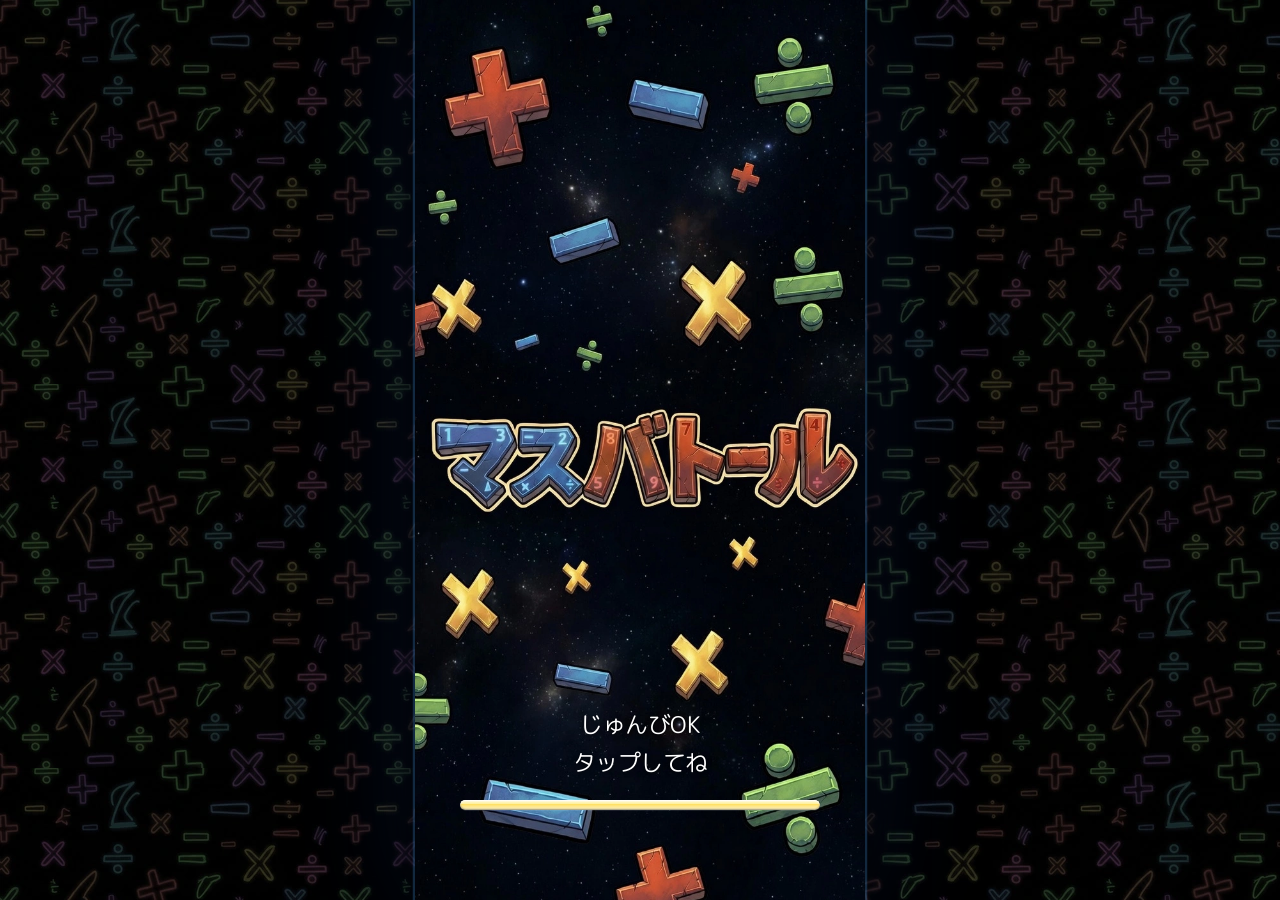
==== index.html @ e05bf875 "Initial commit: Asset optimization & Repository migration" ====
<!DOCTYPE html>
<html lang="ja">

<head>
    <meta charset="UTF-8">
    <meta name="viewport"
        content="width=device-width, initial-scale=1.0, maximum-scale=1.0, user-scalable=no, viewport-fit=cover">
    <title>マスバトール</title>
    <link rel="stylesheet" href="css/base.css">
    <link rel="stylesheet" href="css/components/buttons.css">
    <link rel="stylesheet" href="css/components/hp-timer.css">
    <link rel="stylesheet" href="css/components/message.css">
    <link rel="stylesheet" href="css/components/monster-effects.css">
    <link rel="stylesheet" href="css/components/animations.css">
    <link rel="stylesheet" href="css/overlays/_base.css">
    <link rel="stylesheet" href="css/overlays/interval.css">
    <link rel="stylesheet" href="css/overlays/boss-cutin.css">
    <link rel="stylesheet" href="css/overlays/confirm-dialogs.css">
    <link rel="stylesheet" href="css/overlays/info-overlay.css">
    <link rel="stylesheet" href="css/overlays/shop-overlays.css">
    <link rel="stylesheet" href="css/overlays/bag-detail.css">
    <link rel="stylesheet" href="css/overlays/battle-bag.css">
    <link rel="stylesheet" href="css/overlays/equip-drop.css">
    <link rel="stylesheet" href="css/overlays/image-modal.css">
    <link rel="stylesheet" href="css/overlays/drop-animations.css">
    <link rel="stylesheet" href="css/overlays/item-limit.css">
    <link rel="stylesheet" href="css/overlays/navigation-btn.css">
    <link rel="stylesheet" href="css/overlays/request.css">
    <link rel="stylesheet" href="css/overlays/whiteout.css">
    <link rel="stylesheet" href="css/screens/loading.css">
    <link rel="stylesheet" href="css/screens/top.css">
    <link rel="stylesheet" href="css/screens/dungeon.css">
    <link rel="stylesheet" href="css/screens/battle.css">
    <link rel="stylesheet" href="css/screens/result.css">
    <link rel="stylesheet" href="css/screens/shop.css">
    <link rel="stylesheet" href="css/screens/bag.css">
    <link rel="stylesheet" href="css/screens/equip.css">
    <link rel="stylesheet" href="css/screens/setting.css">
    <link rel="stylesheet" href="css/screens/note.css">
    <link rel="preconnect" href="https://fonts.googleapis.com">
    <link rel="preconnect" href="https://fonts.gstatic.com" crossorigin>
    <link href="https://fonts.googleapis.com/css2?family=DotGothic16&family=M+PLUS+Rounded+1c:wght@400;700&display=swap"
        rel="stylesheet">
</head>

<body>
    <div id="app">
        <script>/* #app直後で即実行。常に縦画面モードを付与 */(function () { document.getElementById('app').classList.add('portrait-mode'); })();</script>
        <!-- ローディング画面 -->
        <div id="loading-screen" class="screen active">
            <div class="loading-bg"></div>
            <div class="loading-content">
                <p id="loading-msg" class="loading-msg">じゅんびちゅう</p>
                <div id="loading-progress-wrap" class="loading-progress-wrap">
                    <div id="loading-bar" class="loading-bar"></div>
                </div>
            </div>
        </div>

        <!-- タイトル画面 -->
        <div id="top-screen" class="screen">
            <div class="top-content top-title-only">
                <div class="top-title-area">
                    <img src="assets/image/UI/title.webp" alt="マスバトール" class="title-img">
                </div>
            </div>
            <footer class="setup-footer">
                <p>Copyright (c) 2026 マスバトール</p>
            </footer>
        </div>

        <!-- メインメニュー画面 -->
        <div id="main-screen" class="screen">
            <div class="top-bg-container">
                <img src="assets/image/UI/BG_main.webp" alt="背景" class="top-bg-img">
            </div>
            <div class="top-content">
                <div class="top-menu">
                    <button id="battle-prep-btn" class="primary-btn top-battle-btn">
                        <img src="assets/image/UI/BTN_main_battle.webp" class="btn-bg-img" alt="バトル">
                    </button>
                    <div class="top-menu-row top-sub-row">
                        <button id="top-bag-btn" class="green-btn">
                            <img src="assets/image/UI/BTN_main_backpack.webp" class="btn-bg-img" alt="リュック">
                        </button>
                        <button id="top-shop-btn" class="green-btn">
                            <img src="assets/image/UI/BTN_main_shop.webp" class="btn-bg-img" alt="ショップ">
                        </button>
                    </div>
                    <div class="top-menu-row">
                        <button id="top-note-btn" class="orange-btn">
                            <img src="assets/image/UI/BTN_main_note.webp" class="btn-bg-img" alt="ノート">
                        </button>
                    </div>
                    <div class="top-menu-row">
                        <button id="top-setting-btn" class="green-btn">
                            <img src="assets/image/UI/BTN_main_setting.webp" class="btn-bg-img" alt="せってい">
                        </button>
                    </div>

                </div>
            </div>
        </div>

        <!-- ダンジョン選択画面 -->
        <div id="dungeon-select-screen" class="screen">
            <div class="top-bg-container">
                <img class="top-bg-img dungeon-bg" data-difficulty="1" src="assets/image/UI/BG_dungeon01.webp" alt="背景" style="display:none">
                <img class="top-bg-img dungeon-bg" data-difficulty="2" src="assets/image/UI/BG_dungeon02.webp" alt="背景" style="display:none">
                <img class="top-bg-img dungeon-bg" data-difficulty="3" src="assets/image/UI/BG_dungeon03.webp" alt="背景">
            </div>
            <button id="back-to-top-btn" class="quit-battle-btn" aria-label="トップにもどる">
                <img src="assets/image/UI/ButtonBack.webp" alt="もどる">
            </button>
            <img src="assets/image/UI/main_battle.webp" class="screen-title-img" alt="バトル">
            <div class="difficulty-tabs">
                <button class="difficulty-tab" data-difficulty="1">★</button>
                <button class="difficulty-tab" data-difficulty="2">★★</button>
                <button class="difficulty-tab active" data-difficulty="3">★★★</button>
            </div>
            <div id="dungeon-grid" class="dungeon-grid">
                <!-- Populated by JS -->
            </div>
        </div>

        <!-- ノート選択画面 -->
        <div id="note-hub-screen" class="screen">
            <div class="top-bg-container">
                <img src="assets/image/UI/BG_note.webp" alt="背景" class="top-bg-img">
            </div>
            <button id="close-note-hub-btn" class="quit-battle-btn" aria-label="トップにもどる">
                <img src="assets/image/UI/ButtonBack.webp" alt="もどる">
            </button>
            <img src="assets/image/UI/main_note.webp" class="screen-title-img" alt="ノート">
            <div class="note-hub-list">
                <button id="note-hub-monster-btn" class="primary-btn">
                    <img src="assets/image/UI/BTN_main_monsternote.webp" class="btn-bg-img" alt="モンスターノート">
                </button>
                <button id="note-hub-item-btn" class="primary-btn">
                    <img src="assets/image/UI/BTN_main_itemnote.webp" class="btn-bg-img" alt="アイテムノート">
                </button>
            </div>
        </div>

        <!-- リュックハブ画面 -->
        <div id="bag-hub-screen" class="screen">
            <div class="top-bg-container">
                <img src="assets/image/UI/BG_backpack.webp" alt="背景" class="top-bg-img">
            </div>
            <button id="close-bag-hub-btn" class="quit-battle-btn" aria-label="トップにもどる">
                <img src="assets/image/UI/ButtonBack.webp" alt="もどる">
            </button>
            <img src="assets/image/UI/main_backpack.webp" class="screen-title-img" alt="リュック">
            <div class="note-hub-list">
                <button id="bag-hub-equip-btn" class="primary-btn">
                    <img src="assets/image/UI/BTN_main_equipment.webp" class="btn-bg-img" alt="そうび">
                </button>
                <button id="bag-hub-item-btn" class="primary-btn">
                    <img src="assets/image/UI/BTN_main_item.webp" class="btn-bg-img" alt="どうぐ">
                </button>
            </div>
        </div>

        <!-- そうび画面 -->
        <div id="equip-screen" class="screen">
            <div class="top-bg-container">
                <img src="assets/image/UI/BG_equipment.webp" alt="背景" class="top-bg-img">
            </div>
            <button id="close-equip-btn" class="quit-battle-btn" aria-label="トップにもどる">
                <img src="assets/image/UI/ButtonBack.webp" alt="もどる">
            </button>
            <img src="assets/image/UI/main_equipment.webp" class="screen-title-img" alt="そうび">
            <div class="equip-status-area">
                <div class="equip-status-row">
                    <span class="equip-status-label">こうげきりょく</span>
                    <span id="equip-status-atk" class="equip-status-value">1</span>
                </div>
                <div class="equip-status-row">
                    <span class="equip-status-label">ぼうぎょりょく</span>
                    <span id="equip-status-def" class="equip-status-value">0</span>
                </div>
                <div class="equip-status-row">
                    <span class="equip-status-label">レベル</span>
                    <span id="equip-status-level" class="equip-status-value">1</span>
                </div>
                <div class="equip-status-row">
                    <span class="equip-status-label">けいけんち</span>
                    <span id="equip-status-exp" class="equip-status-value">0 / 100</span>
                </div>
            </div>
            <div class="equip-tabs">
                <button class="equip-tab active" data-type="sword">けん</button>
                <button class="equip-tab" data-type="shield">たて</button>
            </div>
            <div id="equip-sort-bar" class="equip-sort-bar">
                <!-- Populated by JS based on active tab -->
            </div>
            <div id="equip-list" class="equip-list">
                <!-- Populated by JS -->
            </div>
        </div>

        <!-- せってい画面 -->
        <div id="setting-screen" class="screen">
            <div class="top-bg-container">
                <img src="assets/image/UI/BG_setting.webp" alt="背景" class="top-bg-img">
            </div>
            <button id="close-setting-btn" class="quit-battle-btn" aria-label="トップにもどる">
                <img src="assets/image/UI/ButtonBack.webp" alt="もどる">
            </button>
            <img src="assets/image/UI/main_setting.webp" class="screen-title-img" alt="せってい">
            <div class="setting-list">
                <div class="setting-item">
                    <div class="setting-item-header">なまえ</div>
                    <div class="setting-name-area">
                        <input type="text" id="player-name" placeholder="ゆうしゃ" maxlength="10" class="dungeon-name-input setting-name-input">
                    </div>
                </div>
                <div class="setting-item">
                    <div class="setting-item-header">おとのせってい</div>
                    <div class="setting-music-rows">
                        <div class="setting-row">
                            <span class="setting-row-label">おんがく</span>
                            <div class="setting-toggle-group">
                                <button id="setting-bgm-on" class="setting-toggle-btn" data-value="on">ON</button>
                                <button id="setting-bgm-off" class="setting-toggle-btn" data-value="off">OFF</button>
                            </div>
                        </div>
                        <div class="setting-row setting-row-indent">
                            <span class="setting-row-label">おんりょう</span>
                            <input type="range" id="setting-bgm-volume" min="0" max="100" value="100" class="setting-volume-slider">
                            <span id="setting-bgm-volume-value" class="setting-volume-value">100</span>
                        </div>
                        <div class="setting-row">
                            <span class="setting-row-label">こうかおん</span>
                            <div class="setting-toggle-group">
                                <button id="setting-se-on" class="setting-toggle-btn" data-value="on">ON</button>
                                <button id="setting-se-off" class="setting-toggle-btn" data-value="off">OFF</button>
                            </div>
                        </div>
                        <div class="setting-row setting-row-indent">
                            <span class="setting-row-label">おんりょう</span>
                            <input type="range" id="setting-se-volume" min="0" max="100" value="100" class="setting-volume-slider">
                            <span id="setting-se-volume-value" class="setting-volume-value">100</span>
                        </div>
                    </div>
                </div>
            </div>
        </div>

        <!-- どうぐ画面 -->
        <div id="bag-screen" class="screen">
            <div class="top-bg-container">
                <img src="assets/image/UI/BG_item.webp" alt="背景" class="top-bg-img">
            </div>
            <button id="close-bag-btn" class="quit-battle-btn" aria-label="トップにもどる">
                <img src="assets/image/UI/ButtonBack.webp" alt="もどる">
            </button>
            <img src="assets/image/UI/main_item.webp" class="screen-title-img" alt="どうぐ">
            <div id="bag-grid" class="bag-grid">
                <!-- Populated by JS -->
            </div>
        </div>

        <!-- アイテムノート画面 -->
        <div id="item-note-screen" class="screen">
            <div class="top-bg-container">
                <img src="assets/image/UI/BG_note.webp" alt="背景" class="top-bg-img">
            </div>
            <button id="close-item-note-btn" class="quit-battle-btn" aria-label="トップにもどる">
                <img src="assets/image/UI/ButtonBack.webp" alt="もどる">
            </button>
            <img src="assets/image/UI/main_itemnote.webp" class="screen-title-img" alt="アイテムノート">
            <!-- 進捗表示エリア -->
            <div id="item-note-progress-area" class="note-progress-area">
                <div class="note-progress-summary">
                    <span id="item-note-progress-text" class="note-progress-text">0/0個</span>
                    <span id="item-note-progress-pct" class="note-progress-pct">（0%）</span>
                </div>
                <div class="note-progress-bar-wrap">
                    <div id="item-note-progress-bar" class="note-progress-bar" style="width:0%"></div>
                </div>
            </div>
            <div id="item-note-grid" class="note-grid" style="flex: 1; overflow-y: auto;">
                <!-- Populated by JS -->
            </div>
        </div>

        <!-- ショップ画面 -->
        <div id="shop-screen" class="screen">
            <div class="top-bg-container">
                <img src="assets/image/UI/BG_shop.webp" id="shop-bg-img" alt="背景" class="top-bg-img">
            </div>
            <div class="shop-header">
                <button id="shop-back-btn" class="quit-battle-btn" aria-label="もどる">
                    <img src="assets/image/UI/ButtonBack.webp" alt="もどる">
                </button>
            </div>
            <img src="assets/image/UI/main_shop.webp" class="screen-title-img" alt="ショップ">
            <div id="shop-clerk-quote" class="special-quote shop-clerk-quote">いらっしゃい！</div>
            <div id="shop-items-area" class="shop-items-area" style="display:none;">
                <div id="shop-items" class="shop-items">
                    <!-- Populated by JS -->
                </div>
                <div id="shop-sword-items" class="shop-items" style="display:none;">
                    <!-- Populated by JS -->
                </div>
                <div id="shop-shield-items" class="shop-items" style="display:none;">
                    <!-- Populated by JS -->
                </div>
                <div id="shop-sell-items" class="shop-items" style="display:none;">
                    <!-- Populated by JS -->
                </div>
            </div>
            <div class="shop-bottom">
                <div class="shop-tabs">
                    <button id="shop-tab-item" class="shop-tab">どうぐ</button>
                    <button id="shop-tab-sword" class="shop-tab">けん</button>
                    <button id="shop-tab-shield" class="shop-tab">たて</button>
                    <button id="shop-tab-sell" class="shop-tab">うる</button>
                </div>
                <div class="shop-malle-area">
                    <img src="assets/image/other/malle.webp" class="malle-icon" alt="マール">
                    <span id="shop-malle-text" class="shop-malle-text">0マール</span>
                </div>
            </div>
        </div>

        <!-- バトル画面 -->
        <div id="battle-screen" class="screen">
            <div class="battle-view">
                <img id="battle-bg-img" class="battle-bg-img" src="" alt="" aria-hidden="true">
                <img id="item-use-img" class="item-use-img" src="" alt="" style="display:none;" aria-hidden="true">

                <button id="quit-battle-btn" class="quit-battle-btn" aria-label="トップにもどる">
                    <img src="assets/image/UI/ButtonBack.webp" alt="もどる">
                </button>

                <!-- Stage Progress (画面最上部) -->
                <div id="stage-progress" class="stage-progress">
                    <!-- Populated by JS -->
                </div>

                <div class="monster-container">
                    <div class="monster-img-wrapper">
                        <img id="monster-img" src="" alt="Monster">
                        <div id="monster-status-mask" class="monster-status-mask"></div>
                    </div>
                    <img id="attack-effect-img" class="attack-effect-img" src="" alt="" aria-hidden="true">

                    <!-- Monster Stat (下部オーバーレイ) -->
                    <div class="monster-stat">
                        <span id="monster-name">モンスター</span>
                        <div id="monster-hp-container" class="hp-bar-container small">
                            <div id="monster-hp-bar" class="hp-bar-fill" style="width: 100%;"></div>
                        </div>
                    </div>
                </div>
            </div>

            <div class="panel">
                <!-- メッセージログウィンドウ -->
                <div class="panel-section panel-section--message">
                    <div id="message-log" class="message-log"></div>
                </div>

                <div class="panel-section panel-section--status">
                    <div class="status-equip">
                        <div id="sword-aura-wrapper" class="sword-aura-wrapper">
                            <img id="aura-img" class="aura-img" src="" alt="" style="display:none;">
                            <img id="sword-label" class="sword-label"
                                src="assets/image/equipment/sword/sword01.webp" alt="はがねのけん" style="visibility:hidden;">
                        </div>
                        <img id="shield-label" class="sword-label" src="assets/image/equipment/shield/shield01.webp"
                            alt="はがねのたて" style="display:none;">
                        <div id="item-slot-container" class="item-slot-container">
                            <img id="backpack-slot-img" class="item-slot-img backpack-slot-img"
                                src="assets/image/other/kaban.webp" alt="リュック">
                        </div>
                    </div>
                    <div class="status-hp-area">
                        <span id="player-hp-text">HP 10/10</span>
                        <div class="status-bar-box">
                            <div class="hp-bar-container">
                                <div id="player-hp-bar" class="hp-bar-fill" style="width: 100%;"></div>
                            </div>
                            <div class="special-gauge-row">
                                <div id="special-gauge-1" class="special-gauge"></div>
                                <div id="special-gauge-2" class="special-gauge"></div>
                                <div id="special-gauge-3" class="special-gauge"></div>
                                <div id="special-gauge-4" class="special-gauge"></div>
                            </div>
                        </div>
                        <span id="player-level-text">Lv1</span>
                        <div class="exp-bar-container">
                            <div id="player-exp-bar" class="exp-bar-fill" style="width: 0%;"></div>
                        </div>
                    </div>
                </div>

                <div class="panel-section panel-section--problem">
                    <div class="problem-area">
                        <div id="problem-text" class="problem-text"><span class="problem-part">5 ＋ 3 ＝ </span><span
                                class="answer-part empty"></span></div>
                        <div id="problem-hint" class="problem-hint" style="display:none"></div>
                        <div class="input-wrapper">
                            <input type="tel" id="answer-input" class="answer-input" readonly>
                        </div>
                    </div>
                    <div class="timer-container">
                        <div id="timer-bar" class="timer-bar" style="width: 100%;"></div>
                    </div>
                </div>

                <div class="panel-section panel-section--numpad">
                    <div class="numpad-image-wrapper">
                        <img src="assets/image/UI/Battle/numeric keypad.webp" alt="テンキー" class="numpad-bg-img">
                        <div id="numpad-special-overlay" class="numpad-special-overlay" style="display:none;"></div>
                        <div class="numpad">
                            <button class="num-btn" data-key="7"></button>
                            <button class="num-btn" data-key="8"></button>
                            <button class="num-btn" data-key="9"></button>
                            <button class="num-btn" data-key="4"></button>
                            <button class="num-btn" data-key="5"></button>
                            <button class="num-btn" data-key="6"></button>
                            <button class="num-btn" data-key="1"></button>
                            <button class="num-btn" data-key="2"></button>
                            <button class="num-btn" data-key="3"></button>
                            <button class="num-btn" data-key="DEL"></button>
                            <button class="num-btn" data-key="0"></button>
                            <button class="num-btn" data-key="ENTER"></button>
                        </div>
                    </div>
                </div>
            </div>
        </div>

        <!-- Shop Item Detail Overlay -->
        <div id="shop-item-overlay" class="overlay">
            <div class="overlay-content shop-item-content">
                <img id="shop-item-detail-img" src="" alt="" class="shop-item-detail-img">
                <h2 id="shop-item-detail-name" class="shop-item-detail-name"></h2>
                <p id="shop-item-detail-desc" class="shop-item-detail-desc"></p>
                <p id="shop-item-detail-price" class="shop-item-detail-price"></p>
                <div class="shop-buy-buttons">
                    <button id="shop-buy-yes-btn" class="primary-btn">かう</button>
                    <button id="shop-buy-no-btn" class="secondary-btn">かわない</button>
                </div>
            </div>
        </div>

        <!-- Shop Message Overlay (マール不足 / アイテム所持中) -->
        <div id="shop-msg-overlay" class="overlay shop-msg-overlay">
            <div class="overlay-content">
                <p id="shop-msg-text" class="shop-msg-text"></p>
            </div>
        </div>

        <!-- Bag Item Detail Overlay (リュック画面でタップしたとき) -->
        <div id="bag-detail-overlay" class="overlay bag-detail-overlay">
            <div class="overlay-content bag-detail-content">
                <img id="bag-detail-img" class="bag-detail-img" src="" alt="">
                <h2 id="bag-detail-name" class="bag-detail-name"></h2>
                <p id="bag-detail-desc" class="bag-detail-desc"></p>
                <p id="bag-detail-limit" class="bag-detail-limit"></p>
                <p id="bag-detail-count" class="bag-detail-count"></p>
                <button id="bag-detail-close-btn" class="primary-btn bag-detail-close-btn">とじる</button>
            </div>
        </div>

        <!-- Shop Sell Item Detail Overlay -->
        <div id="shop-sell-overlay" class="overlay">
            <div class="overlay-content shop-item-content">
                <img id="shop-sell-detail-img" src="" alt="" class="shop-item-detail-img">
                <h2 id="shop-sell-detail-name" class="shop-item-detail-name"></h2>
                <p id="shop-sell-detail-desc" class="shop-item-detail-desc"></p>
                <p id="shop-sell-detail-price" class="shop-item-detail-price"></p>
                <div class="shop-buy-buttons">
                    <button id="shop-sell-yes-btn" class="primary-btn">うる</button>
                    <button id="shop-sell-no-btn" class="secondary-btn">うらない</button>
                </div>
            </div>
        </div>

        <!-- Battle Bag Overlay (戦闘中リュック使用ウィンドウ) -->
        <div id="battle-bag-overlay" class="overlay battle-bag-overlay">
            <div class="battle-bag-content">
                <div class="battle-bag-header">
                    <button id="battle-bag-close-btn" class="quit-battle-btn" aria-label="もどる">
                        <img src="assets/image/UI/ButtonBack.webp" alt="もどる">
                    </button>
                    <h2 class="battle-bag-title">リュック</h2>
                </div>
                <div id="battle-bag-grid" class="battle-bag-grid">
                    <!-- Populated by JS -->
                </div>
                <div id="battle-item-confirm" class="battle-item-confirm" style="display:none;">
                    <button id="battle-item-use-btn" class="primary-btn">つかう</button>
                    <button id="battle-item-cancel-btn" class="secondary-btn">やめる</button>
                </div>
            </div>
        </div>

        <!-- Equipment Drop Fly-in Animation (装備ドロップ ズームイン演出) -->
        <div id="equip-drop-fly-overlay">
            <img id="equip-drop-fly-img" src="" alt="">
        </div>

        <!-- Equipment Drop Popup (武具ドロップ選択) -->
        <div id="equip-drop-overlay" class="overlay equip-drop-overlay">
            <div class="overlay-content equip-drop-content">
                <p class="equip-drop-label">ぶきを てにいれた！</p>
                <img id="equip-drop-img" class="equip-drop-img" src="" alt="">
                <p id="equip-drop-name" class="equip-drop-name"></p>
                <p id="equip-drop-desc" class="equip-drop-desc"></p>
                <div class="equip-drop-buttons">
                    <button id="equip-drop-equip-btn" class="primary-btn">そうびする</button>
                    <button id="equip-drop-carry-btn" class="orange-btn">もちかえる</button>
                    <button id="equip-drop-discard-btn" class="secondary-btn">すてる</button>
                </div>
            </div>
        </div>

        <!-- Item Use Limit Message (つかえないよ！) -->
        <div id="item-limit-overlay" class="overlay item-limit-overlay">
            <div class="item-limit-content">
                <p class="item-limit-text">つかえないよ！</p>
            </div>
        </div>

        <!-- Dungeon Start Confirm Overlay -->
        <div id="dungeon-start-confirm-overlay" class="overlay">
            <div class="overlay-content quit-confirm-content">
                <p id="dungeon-start-confirm-msg" class="quit-confirm-msg">バトルを<br>かいしする？</p>
                <div class="quit-confirm-buttons">
                    <button id="dungeon-start-yes-btn" class="primary-btn">しゅっぱつ</button>
                    <button id="dungeon-start-no-btn" class="orange-btn">やめる</button>
                </div>
            </div>
        </div>

        <!-- Quit Battle Confirm Overlay -->
        <div id="quit-confirm-overlay" class="overlay">
            <div class="overlay-content quit-confirm-content">
                <p class="quit-confirm-msg">バトルを<br>やめる？</p>
                <div class="quit-confirm-buttons">
                    <button id="quit-yes-btn" class="primary-btn">はい</button>
                    <button id="quit-no-btn" class="orange-btn">いいえ</button>
                </div>
            </div>
        </div>

        <!-- Boss Cut-in Overlay -->
        <div id="boss-cutin-overlay" class="overlay boss-cutin-overlay">
            <div class="boss-cutin-content">
                <div class="boss-cutin-label">BOSS！</div>
                <img id="boss-cutin-img" class="boss-cutin-img" src="" alt="">
                <div id="boss-cutin-name" class="boss-cutin-name"></div>
                <!-- ボスの名乗りセリフ（Special_モンスターと同じスタイル） -->
                <div id="boss-cutin-quote" class="special-quote" style="display:none;"></div>
                <!-- ズームアップ後に表示されるボタン -->
                <div id="boss-cutin-btns" class="boss-cutin-btns interval-btns">
                    <button id="boss-battle-start-btn" class="orange-btn">たたかう</button>
                    <button id="boss-info-btn" class="primary-btn">じょうほう</button>
                </div>
            </div>
        </div>

        <!-- Heal/Special 選択ポップアップ -->
        <div id="encounter-choice-overlay" class="overlay">
            <div class="overlay-content quit-confirm-content">
                <p id="encounter-choice-msg" class="quit-confirm-msg"></p>
                <div class="quit-confirm-buttons">
                    <button id="encounter-yes-btn" class="orange-btn">はい</button>
                    <button id="encounter-no-btn" class="primary-btn">いいえ</button>
                </div>
            </div>
        </div>

        <!-- モンスター出現画面 -->
        <div id="interval-overlay" class="overlay">
            <div class="overlay-content">
                <div id="special-quote" class="special-quote"></div>
                <img id="interval-monster-img" class="interval-img" src="" alt="Monster">
                <h2 id="interval-msg">モンスターが あらわれた！</h2>
                <div class="interval-btns">
                    <button id="battle-start-btn" class="orange-btn">たたかう</button>
                    <button id="info-btn" class="primary-btn">じょうほう</button>
                </div>
            </div>
        </div>

        <!-- Info Overlay -->
        <div id="info-overlay" class="overlay info-overlay">
            <div class="overlay-content info-content">
                <div class="info-sections">
                    <div class="info-section">
                        <h3 class="info-section-title enemy-title">モンスターじょうほう</h3>
                        <div class="info-rows" id="info-enemy-rows"></div>
                    </div>
                    <div class="info-divider"></div>
                    <div class="info-section">
                        <h3 class="info-section-title player-title">じぶんのじょうほう</h3>
                        <div class="info-rows" id="info-player-rows"></div>
                    </div>
                </div>
                <button id="info-close-btn" class="primary-btn info-close-btn">とじる</button>
            </div>
        </div>

        <!-- リザルト画面 -->
        <div id="result-screen" class="screen">
            <h1 class="title">🎉 クリアおめでとう！ 🎉</h1>
            <div class="result-total-container">
                <span class="total-label">ごうけいタイム</span>
                <span id="total-time-display" class="total-time-display">0.0秒</span>
            </div>
            <div class="result-settings-container">
                <span id="result-settings-text">1かいダンジョン</span>
            </div>
            <div class="result-stats">
                <h3>げきはタイム</h3>
                <ul id="time-list">
                    <!-- Javascript will populate this -->
                </ul>
            </div>
            <button id="share-btn">がめんをほぞん</button>
            <button id="restart-btn">もどる</button>
        </div>

        <!-- モンスターノート画面 -->
        <div id="note-screen" class="screen">
            <div class="top-bg-container">
                <img src="assets/image/UI/BG_note.webp" alt="背景" class="top-bg-img">
            </div>
            <button id="close-note-btn" class="quit-battle-btn" aria-label="トップにもどる">
                <img src="assets/image/UI/ButtonBack.webp" alt="もどる">
            </button>
            <img src="assets/image/UI/main_monsternote.webp" class="screen-title-img" alt="モンスターノート">
            <!-- 進捗表示エリア -->
            <div id="note-progress-area" class="note-progress-area">
                <div class="note-progress-summary">
                    <span id="note-progress-text" class="note-progress-text">0/0体</span>
                    <span id="note-progress-pct" class="note-progress-pct">（0%）</span>
                </div>
                <div class="note-progress-bar-wrap">
                    <div id="note-progress-bar" class="note-progress-bar" style="width:0%"></div>
                </div>
            </div>
            <!-- ジャンル選択 -->
            <div id="note-genre-select" class="note-genre-select">
                <!-- Populated by JS -->
            </div>
            <!-- カードリスト -->
            <div id="note-card-view" class="note-card-view" style="display:none;">
                <div class="note-card-view-header">
                    <button id="note-back-btn" class="note-back-btn">
                        <img src="assets/image/UI/ButtonBack.webp" alt="もどる">
                    </button>
                    <span id="note-current-category" class="note-current-category"></span>
                </div>
                <div id="note-grid" class="note-grid">
                    <!-- Populated by JS -->
                </div>
            </div>
        </div>


        <!-- Image Zoom Modal -->
        <div id="image-modal" class="image-modal">
            <span class="close-modal">&times;</span>
            <div class="modal-frame-wrapper">
                <img class="modal-content" id="image-modal-img">
            </div>
            <div id="caption"></div>
        </div>


        <!-- Audio Elements -->
        <div id="audio-container">
            <!-- BGM -->
            <audio id="bgm-title" loop></audio>
            <audio id="bgm-menu" loop></audio>
            <audio id="bgm-dungeon" loop></audio>
            <audio id="bgm-battle-01" loop></audio>
            <audio id="bgm-battle-02" loop></audio>
            <audio id="bgm-battle-03" loop></audio>
            <audio id="bgm-battle-04" loop></audio>
            <audio id="bgm-battle-05" loop></audio>
            <audio id="bgm-battle-06" loop></audio>
            <audio id="bgm-battle-07" loop></audio>
            <audio id="bgm-battle-08" loop></audio>
            <audio id="bgm-battle-09" loop></audio>
            <audio id="bgm-battle-10" loop></audio>
            <audio id="bgm-boss" loop></audio>
            <audio id="bgm-boss-angry" loop></audio>
            <audio id="bgm-srare" loop></audio>
            <audio id="bgm-rare" loop></audio>
            <audio id="bgm-heal" loop></audio>
            <audio id="bgm-special" loop></audio>
            <audio id="bgm-shop" loop></audio>
            <audio id="bgm-clear"></audio>
            <audio id="bgm-gameover" loop></audio>
            <!-- SE: battle -->
            <audio id="se-punch" preload="auto"></audio>
            <audio id="se-punch-crit" preload="auto"></audio>
            <audio id="se-sword" preload="auto"></audio>
            <audio id="se-sword-crit" preload="auto"></audio>
            <audio id="se-hitting" preload="auto"></audio>
            <audio id="se-hitting-crit" preload="auto"></audio>
            <audio id="se-slash" preload="auto"></audio>
            <audio id="se-slash-crit" preload="auto"></audio>
            <audio id="se-special" preload="auto"></audio>
            <audio id="se-player-hit" preload="auto"></audio>
            <audio id="se-shield-block" preload="auto"></audio>
            <audio id="se-player-dodge" preload="auto"></audio>
            <audio id="se-monster-miss" preload="auto"></audio>
            <audio id="se-gauge-up" preload="auto"></audio>
            <audio id="se-gauge-max" preload="auto"></audio>
            <audio id="se-standby" preload="auto"></audio>
            <!-- SE: status -->
            <audio id="se-poison" preload="auto"></audio>
            <audio id="se-poison-tick" preload="auto"></audio>
            <audio id="se-paralyze" preload="auto"></audio>
            <audio id="se-paralyzed" preload="auto"></audio>
            <audio id="se-stone" preload="auto"></audio>
            <audio id="se-stone-proc" preload="auto"></audio>
            <!-- SE: item -->
            <audio id="se-heal" preload="auto"></audio>
            <audio id="se-atk-up" preload="auto"></audio>
            <audio id="se-def-up" preload="auto"></audio>
            <audio id="se-throw" preload="auto"></audio>
            <audio id="se-equip-get" preload="auto"></audio>
            <audio id="se-equip-set" preload="auto"></audio>
            <audio id="se-equip-remove" preload="auto"></audio>
            <audio id="se-malle" preload="auto"></audio>
            <!-- SE: event -->
            <audio id="se-defeat" preload="auto"></audio>
            <audio id="se-boss-destroyed" preload="auto"></audio>
            <audio id="se-boss-enter" preload="auto"></audio>
            <audio id="se-transform" preload="auto"></audio>
            <audio id="se-boss-resurrection" preload="auto"></audio>
            <audio id="se-monster-recover" preload="auto"></audio>
            <audio id="se-level-up" preload="auto"></audio>
            <audio id="se-clear" preload="auto"></audio>
            <audio id="se-gameover" preload="auto"></audio>
            <audio id="se-note" preload="auto"></audio>
            <!-- SE: ui -->
            <audio id="se-numpad" preload="auto"></audio>
            <audio id="se-slide-open" preload="auto"></audio>
            <audio id="se-slide-close" preload="auto"></audio>
            <audio id="se-title-tap" preload="auto"></audio>
            <audio id="se-buy" preload="auto"></audio>
            <audio id="se-sell" preload="auto"></audio>
            <audio id="se-timer-warn" preload="auto"></audio>
            <audio id="se-timer-out" preload="auto"></audio>
            <audio id="se-dungeon-pin-01" preload="auto"></audio>
            <audio id="se-dungeon-pin-02" preload="auto"></audio>
            <audio id="se-dungeon-pin-03" preload="auto"></audio>
            <audio id="se-dungeon-tab" preload="auto"></audio>
            <audio id="se-battle-start" preload="auto"></audio>
            <audio id="se-btn" preload="auto"></audio>
            <audio id="se-note-details" preload="auto"></audio>
            <audio id="se-back" preload="auto"></audio>
            <audio id="se-equip-sort" preload="auto"></audio>
            <audio id="se-shop-tub" preload="auto"></audio>
            <audio id="se-equip-tub" preload="auto"></audio>
            <audio id="se-note-grid" preload="auto"></audio>
            <div id="whiteout-overlay"></div>
        <div id="fadeout-overlay"></div>
        </div>
        <script src="assets/monster_list.js"></script>
        <script src="assets/equipment_list.js"></script>
        <script src="assets/item_list.js"></script>
        <script src="js/core/constants.js"></script>
        <script src="js/core/sound.js"></script>
        <script src="js/core/math_problem.js"></script>
        <script src="js/core/monster.js"></script>
        <script src="js/core/storage.js"></script>
        <script src="js/core/battle.js"></script>
        <script src="js/core/level-system.js"></script>
        <script src="js/ui/message-system.js"></script>
        <script src="js/ui/animation-renderer.js"></script>
        <script src="js/ui/ui.js"></script>
        <script src="js/ui/shop.js"></script>
        <script src="js/managers/settings-manager.js"></script>
        <script src="js/managers/screen-manager.js"></script>
        <script src="js/managers/note-manager.js"></script>
        <script src="js/managers/backpack-hub-manager.js"></script>
        <script src="js/managers/equipment-manager.js"></script>
        <script src="js/managers/monster-spawner.js"></script>
        <script src="js/managers/results-manager.js"></script>
        <script src="js/managers/battle-item-handler.js"></script>
        <script src="js/ui/input-handler.js"></script>
        <script src="js/ui/event-binder.js"></script>
        <script src="js/ui/particle-effect.js"></script>
        <script src="js/game.js"></script>
        <script src="js/main.js"></script>
</body>

</html>
---- css/base.css ----
:root {
    --bg-color: #080b16;
    --panel-color: #12172a;
    --text-color: #ffffff;
    --primary-color: #4facfe;
    --accent-color: #ffd700;
    --danger-color: #ff4b4b;
    --success-color: #00e676;
    --border-color: #2a3660;
    --accent-border: #374880;
    --font-pixel: 'M PLUS Rounded 1c', sans-serif;
    --font-main: 'M PLUS Rounded 1c', sans-serif;
}

* {
    box-sizing: border-box;
    margin: 0;
    padding: 0;
    user-select: none;
    -webkit-tap-highlight-color: transparent;
}

body {
    background-color: var(--bg-color);
    background-image: url('../assets/image/UI/BG.webp');
    background-repeat: repeat;
    color: var(--text-color);
    font-family: var(--font-main);
    display: flex;
    justify-content: center;
    align-items: center;
    position: fixed;
    width: 100%;
    height: 100%;
    overflow: hidden;
    overscroll-behavior: none;
}

/* 仮想キャンバスのベース */
#app {
    background-color: var(--bg-color);
    position: absolute;
    /* script.js が中央配置・スケーリングを行います */
    display: flex;
    flex-direction: column;
    overflow: hidden;
    box-shadow: 0 0 80px rgba(0, 0, 0, 0.95), 0 0 200px rgba(20, 50, 120, 0.35), inset 0 1px 0 rgba(100, 160, 255, 0.1), inset 0 -1px 0 rgba(0, 0, 0, 0.5);
    outline: 4px solid rgba(79, 172, 254, 0.22);
    opacity: 0;
    transition: opacity 0.15s ease-in;
}

/* 各種画面 */
.screen {
    display: none;
    flex-direction: column;
    height: 100%;
    width: 100%;
}

.screen.active {
    display: flex;
}
---- css/components/buttons.css ----
/* ============================================================
   ボタン・入力フォーム共通コンポーネント
   ============================================================ */
.title-img {
    display: block;
    margin: 0 auto;
}

.title {
    font-family: var(--font-pixel);
    text-align: center;
    color: var(--accent-color);
    text-shadow: 0 0 10px rgba(255, 215, 0, 0.5);
}

.subtitle {
    text-align: center;
    color: var(--primary-color);
}

/* ボタン周りのレイアウト */
.top-action-group {
    /* 【横画面】ノート・アイデアボタン周りの余白調整 */
    display: flex;
    gap: 10px;
    justify-content: center;
    align-items: stretch;
    margin-top: 15px;
    /* バトルスタートボタンとの間隔 */
    margin-bottom: 0px;
    /* 画面下部との間隔 */
    padding: 0 0px;
}

.top-action-group button {
    flex: 1;
    margin: 0;
}

/* ボタン類 */
.primary-btn,
.secondary-btn,
.orange-btn,
.green-btn {
    appearance: none;
    -webkit-appearance: none;
    margin: 0;
    box-sizing: border-box;
    border-radius: 6px;
    font-weight: bold;
    cursor: pointer;
    transition: all 0.15s ease;
    text-align: center;
    font-family: var(--font-pixel);
    display: flex;
    align-items: center;
    justify-content: center;
    padding: 10px 20px;
    vertical-align: middle;
    line-height: 1;
    letter-spacing: 0.05em;
    text-shadow: 0 1px 2px rgba(0, 0, 0, 0.8);
}

.primary-btn {
    color: #c8deff;
    border: none;
    box-shadow: none;
    border-radius: 0;
    background: none;
    position: relative;
    padding: 0;
}

button#start-btn {
    /* 【横画面】バトルスタートボタンのサイズ調整用 */
    height: 80px !important;
    font-size: 40px !important;
    padding: 10px 20px;
    /* width: 250px; などを追加して調整してください */
}

button#note-btn {
    /* 【横画面】モンスターノートボタンのサイズ調整用 */
    height: 50px !important;
    font-size: 20px !important;
    padding: 10px 20px;
}

.secondary-btn {
    color: #9a9080;
    border: none;
    box-shadow: none;
    border-radius: 0;
    background: none;
    position: relative;
    padding: 0;
}

.orange-btn {
    color: #f0d090;
    border: none;
    box-shadow: none;
    border-radius: 0;
    background: none;
    position: relative;
    padding: 0;
}

.green-btn {
    color: #c0e8c5;
    border: none;
    box-shadow: none;
    border-radius: 0;
    background: none;
    position: relative;
    padding: 0;
}

/* ボタン背景画像 */
.btn-bg-img {
    display: block;
    width: 100%;
    height: auto;
    pointer-events: none;
}

/* ボタンテキストオーバーレイ */
.btn-label {
    position: absolute;
    inset: 0;
    display: flex;
    align-items: center;
    justify-content: center;
    pointer-events: none;
    font-family: var(--font-pixel);
    font-weight: bold;
    text-shadow: 0 1px 2px rgba(0, 0, 0, 0.8);
    letter-spacing: 0.05em;
}

.primary-btn:active,
.secondary-btn:active,
.orange-btn:active,
.green-btn:active {
    transform: translateY(3px);
    box-shadow: none;
}

.secondary-btn:hover {
    color: #c8b890;
}

/* 入力フォーム共通 */
.input-group label {
    display: block;
    font-weight: bold;
    color: #a0aabf;
}

input[type="text"] {
    width: 100%;
    border-radius: 8px;
    border: 2px solid var(--border-color);
    background: rgba(8, 10, 22, 0.9);
    color: white;
    text-align: center;
    outline: none;
    box-shadow: inset 0 2px 6px rgba(0, 0, 0, 0.6);
}

input[type="text"]:focus {
    border-color: var(--primary-color);
    box-shadow: inset 0 2px 6px rgba(0, 0, 0, 0.6), 0 0 12px rgba(79, 172, 254, 0.3);
}

.toggle-group,
.checkbox-group {
    display: flex;
    gap: 10px;
}

.toggle-btn,
.checkbox-btn {
    flex: 1;
    background: #252b42;
    border: 2px solid var(--border-color);
    color: #888;
    border-radius: 8px;
    cursor: pointer;
    font-weight: bold;
    transition: all 0.2s;
}

.toggle-btn.active,
.checkbox-btn.active {
    background: linear-gradient(180deg, #5dbeff 0%, #3399f5 50%, #1580e8 100%);
    color: #fff;
    border-color: rgba(79, 172, 254, 0.4);
    box-shadow: inset 0 1px 0 rgba(255, 255, 255, 0.10), inset 0 -1px 0 rgba(0, 0, 0, 0.2);
}
---- css/components/hp-timer.css ----
/* ============================================================
   HPバー・タイマーバー共通
   ============================================================ */
.hp-bar-container {
    background: #111;
    border-radius: 5px;
    overflow: hidden;
    border: 1px solid #3a4060;
    position: relative;
    width: 100%;
    box-shadow: inset 0 2px 6px rgba(0, 0, 0, 0.7), inset 0 0 0 1px rgba(0, 0, 0, 0.4);
}

.hp-bar-fill {
    height: 100%;
    background: var(--success-color);
    transition: width 0.3s ease-out, background-color 0.3s;
}

.timer-container {
    width: 100%;
    background: #111;
    border-radius: 3px;
    overflow: hidden;
    box-shadow: inset 0 2px 4px rgba(0, 0, 0, 0.6);
}

.timer-bar {
    height: 100%;
    background: var(--primary-color);
}
---- css/components/message.css ----
/* ============================================================
   メッセージログ・テキスト表示
   ============================================================ */

/* メッセージログ行カラー */
.message-log-line {
    color: #fff;
    text-shadow: 0 0 8px #000, 0 0 16px #000;
}

.message-log-line.critical,
.message-log-line.critical.text-player-action {
    color: #ffea00;
    text-shadow: 1px 1px 2px #000, -1px -1px 2px #000, 0px 0px 10px rgba(255, 234, 0, 0.7);
}

.message-log-line.text-player-action {
    color: #4facfe;
    text-shadow: 1px 1px 2px #000, -1px -1px 2px #000, 0px 0px 8px rgba(79, 172, 254, 0.7);
}

.message-log-line.text-monster-action {
    color: var(--danger-color);
    text-shadow: 1px 1px 2px #000, -1px -1px 2px #000, 0px 0px 6px rgba(0, 0, 0, 0.8);
}

.message-log-line.text-neutral {
    color: #fff;
    text-shadow: 0 0 8px #000, 0 0 16px #000;
}

.monster-turn-text {
    color: var(--accent-color) !important;
}

/* ============================================================
   リザルト画面 共通装飾
   ============================================================ */
.result-info {
    display: flex;
    flex-direction: column;
    align-items: center;
    justify-content: center;
    gap: 4px;
    width: 100%;
}

.time-fastest {
    color: #4facfe !important;
    text-shadow: 0 0 8px rgba(79, 172, 254, 0.6);
}

.time-slowest {
    color: #ff4b4b !important;
    text-shadow: 0 0 8px rgba(255, 75, 75, 0.6);
}

/* ============================================================
   Special_モンスター セリフ表示
   ============================================================ */
.special-quote {
    display: none;
    text-align: center;
    font-family: var(--font-pixel);
    font-size: 22px;
    color: #a0e0ff;
    text-shadow: 0 0 8px rgba(100, 200, 255, 0.8), 0 0 20px rgba(100, 200, 255, 0.4);
    background: rgba(0, 60, 120, 0.55);
    border: 2px solid rgba(100, 200, 255, 0.4);
    border-radius: 12px;
    padding: 8px 16px;
    margin-bottom: 8px;
    max-width: 90%;
    word-break: break-all;
    white-space: pre-wrap;
    animation: specialQuoteFadeIn 0.5s ease-out;
}

/* インターバル画面ではショップ店員と同じ吹き出しデザインを使う */
#interval-overlay .special-quote {
    font-size: 42px !important;
    background: rgba(0, 60, 120, 0.88);
    border: 2px solid rgba(100, 200, 255, 0.6);
    border-radius: 16px;
    padding: 18px 32px;
    margin-bottom: 24px;
    width: 600px;
    max-width: 90%;
    min-width: 300px;
    position: relative;
    white-space: pre-wrap;
    word-break: normal;
}

/* 吹き出しの尻尾（モンスター方向＝下向き） */
#interval-overlay .special-quote::after {
    content: '';
    position: absolute;
    bottom: -20px;
    left: 50%;
    transform: translateX(-50%);
    border: 20px solid transparent;
    border-top-color: rgba(0, 60, 120, 0.88);
    border-bottom: 0;
}
---- css/components/monster-effects.css ----
/* ============================================================
   モンスター表示・エフェクト
   ============================================================ */
.monster-container {
    display: flex;
    flex-direction: column;
    align-items: center;
    position: relative;
    /* overflow: visible にして見切れを防ぐ */
    overflow: visible;
}

/* モンスター画像ラッパー（ステータスマスク用） */
.monster-img-wrapper {
    position: relative;
    display: inline-block;
    line-height: 0;
}

/* ステータスマスク（毒・麻痺・石化） */
.monster-status-mask {
    position: absolute;
    inset: 0;
    pointer-events: none;
    border-radius: 4px;
}

.monster-status-mask.mask--poison {
    background: rgba(150, 30, 220, 0.40);
}

.monster-status-mask.mask--paralyzed {
    background: rgba(255, 230, 0, 0.40);
}

.monster-status-mask.mask--stone {
    background: rgba(140, 140, 140, 0.55);
}

/* ===== 攻撃エフェクト画像 ===== */
.attack-effect-img {
    position: absolute;
    width: 300px;
    height: 300px;
    object-fit: contain;
    pointer-events: none;
    opacity: 0;
    z-index: 10;
    top: 40%;
    left: 50%;
    margin-top: -150px;
    margin-left: -150px;
}

/* 素手攻撃・爆発系（中央でドン） */
.attack-effect-img.anim-hit {
    animation: effectHit 0.55s ease-out forwards;
}

/* 素手クリティカル・爆発系（1.5倍） */
.attack-effect-img.anim-critical-hit {
    animation: effectCriticalHit 0.65s ease-out forwards;
}

/* 剣の通常攻撃・三日月（大きく回転しながら出現） */
.attack-effect-img.anim-slash {
    animation: effectSlash 0.55s ease-out forwards;
}

/* 剣のクリティカル・斬撃（左上から右下へ通過） */
.attack-effect-img.anim-crescent {
    animation: effectCrescent 0.65s ease-out forwards;
}

/* 必殺技（専用アニメ） */
.attack-effect-img.anim-sp-attack {
    animation: effectSpAttack 0.85s ease-out forwards;
}

/* モンスター画像共通設定（グロウ処理・トランジション復元） */
#monster-img {
    filter: drop-shadow(0 0 2px rgba(255, 255, 255, 1))drop-shadow(0 0 4px rgba(255, 255, 255, 0.8))drop-shadow(0 0 6px rgba(255, 255, 255, 0.6));
    transition: opacity 0.2s, filter 0.2s;
}

.fade-slow {
    transition: opacity 1s !important;
}

/* ============================================================
   モンスターいかり状態
   ============================================================ */
/* モンスター画像のみに赤グロウアニメを適用（コンテナ枠は光らせない） */
.monster-container.angry #monster-img {
    animation: angry-img-pulse 1.5s ease-in-out infinite;
}

/* ============================================================
   必殺技オーラ
   ============================================================ */
/* けん画像ラッパー（オーラの基準点） */
.sword-aura-wrapper {
    position: relative;
    display: inline-flex;
    align-items: center;
}

/* オーラ画像（けん画像の背後でゆらゆら） */
.aura-img {
    position: absolute;
    width: auto;
    height: 165%;
    /* 旧110%の1.5倍 */
    object-fit: contain;
    opacity: 1;
    pointer-events: none;
    top: 50%;
    left: 50%;
    transform: translate(-50%, -50%) scale(1);
    z-index: 0;
    /* 剣(z-index:1)の背後 */
    animation: auraFloat 2s ease-in-out infinite;
}

/* 剣画像をオーラより前面に */
.sword-aura-wrapper #sword-label {
    position: relative;
    z-index: 1;
}

/* ============================================================
   Item Slot（バトル画面・所持アイテム表示）
   ============================================================ */
.item-slot-container {
    width: 35px;
    height: 35px;
    display: inline-flex;
    justify-content: center;
    align-items: center;
    flex-shrink: 0;
    margin-left: 4px;
}

.item-slot-img {
    width: 100%;
    height: 100%;
    object-fit: contain;
    cursor: pointer;
    transition: transform 0.15s;
}

.item-slot-img:hover {
    transform: scale(1.12);
}

/* ============================================================
   Item Use Image（アイテム使用演出）
   ============================================================ */
#item-use-img {
    position: absolute;
    top: 50%;
    left: 50%;
    transform: translate(-50%, -50%);
    width: 200px;
    height: 200px;
    object-fit: contain;
    z-index: 20;
    pointer-events: none;
}

.item-use-anim {
    animation: item-use-zoom 2.0s ease-out forwards;
}
---- css/components/animations.css ----
/* ============================================================
   @keyframes・アニメーションクラス
   ============================================================ */

@keyframes effectHit {
    0% {
        opacity: 0;
        transform: scale(0.3) rotate(-15deg);
        filter: brightness(2.5);
    }

    12% {
        opacity: 1;
        transform: scale(1.75) rotate(6deg);
        filter: brightness(1.6);
    }

    35% {
        opacity: 1;
        transform: scale(1.38) rotate(-2deg);
        filter: brightness(1.1);
    }

    65% {
        opacity: 0.9;
        transform: scale(1.2) rotate(1deg);
        filter: brightness(1);
    }

    100% {
        opacity: 0;
        transform: scale(1.0) rotate(0deg);
        filter: brightness(1);
    }
}

@keyframes effectCriticalHit {
    0% {
        opacity: 0;
        transform: scale(0.4) rotate(-20deg);
        filter: brightness(4);
    }

    10% {
        opacity: 1;
        transform: scale(2.7) rotate(8deg);
        filter: brightness(2.5);
    }

    25% {
        opacity: 1;
        transform: scale(1.9) rotate(-5deg);
        filter: brightness(1.8);
    }

    45% {
        opacity: 1;
        transform: scale(2.3) rotate(3deg);
        filter: brightness(1.4);
    }

    70% {
        opacity: 0.85;
        transform: scale(1.85) rotate(0deg);
        filter: brightness(1.1);
    }

    100% {
        opacity: 0;
        transform: scale(1.7) rotate(0deg);
        filter: brightness(1);
    }
}

@keyframes effectSlash {
    0% {
        opacity: 0;
        transform: scale(0.3) rotate(-65deg) scaleX(0.5);
        filter: brightness(3);
    }

    10% {
        opacity: 1;
        transform: scale(1.95) rotate(-14deg) scaleX(1.2);
        filter: brightness(1.8);
    }

    30% {
        opacity: 1;
        transform: scale(1.6) rotate(-3deg) scaleX(1.05);
        filter: brightness(1.2);
    }

    62% {
        opacity: 0.9;
        transform: scale(1.3) rotate(5deg) scaleX(0.97);
        filter: brightness(1);
    }

    100% {
        opacity: 0;
        transform: scale(0.9) rotate(13deg) scaleX(0.9);
        filter: brightness(1);
    }
}

@keyframes effectCrescent {
    0% {
        opacity: 0;
        transform: translate(30px, -30px) scale(1.3);
        filter: brightness(3);
    }

    15% {
        opacity: 1;
        transform: translate(15px, -15px) scale(1.9);
        filter: brightness(1.8);
    }

    65% {
        opacity: 1;
        transform: translate(-15px, 15px) scale(1.3);
        filter: brightness(1.1);
    }

    100% {
        opacity: 0;
        transform: translate(-30px, 30px) scale(0.95);
        filter: brightness(1);
    }
}

/* 必殺技専用：大爆発・色変化 */
@keyframes effectSpAttack {
    0% {
        opacity: 0;
        transform: scale(0.2) rotate(0deg);
        filter: brightness(6) hue-rotate(0deg);
    }

    8% {
        opacity: 1;
        transform: scale(3.2) rotate(-10deg);
        filter: brightness(3.5) hue-rotate(40deg);
    }

    20% {
        opacity: 1;
        transform: scale(2.1) rotate(5deg);
        filter: brightness(2.5) hue-rotate(20deg);
    }

    36% {
        opacity: 1;
        transform: scale(2.7) rotate(-7deg);
        filter: brightness(2) hue-rotate(0deg);
    }

    55% {
        opacity: 1;
        transform: scale(2.15) rotate(3deg);
        filter: brightness(1.5);
    }

    75% {
        opacity: 0.8;
        transform: scale(2.0) rotate(0deg);
        filter: brightness(1.2);
    }

    100% {
        opacity: 0;
        transform: scale(1.85) rotate(0deg);
        filter: brightness(1);
    }
}

/* エフェクト */
@keyframes blink-damage {

    0%,
    50%,
    100% {
        opacity: 1;
    }

    25%,
    75% {
        opacity: 0.2;
    }
}

.flash-effect {
    animation: blink-damage 0.2s step-end;
}

/* 装備時の高速点滅 (3回点滅) */
@keyframes equip-blink {

    0%,
    33.3%,
    66.6% {
        opacity: 0;
    }

    16.6%,
    49.9%,
    83.3%,
    100% {
        opacity: 1;
    }
}

.equip-flash {
    animation: equip-blink 0.4s linear forwards;
}

/* クリティカル：速い5回点滅 */
@keyframes blink-critical {
    0% {
        opacity: 1;
    }

    11% {
        opacity: 0;
    }

    22% {
        opacity: 1;
    }

    33% {
        opacity: 0;
    }

    46% {
        opacity: 1;
    }

    57% {
        opacity: 0;
    }

    70% {
        opacity: 1;
    }

    80% {
        opacity: 0.2;
    }

    90% {
        opacity: 1;
    }

    100% {
        opacity: 1;
    }
}

.flash-critical {
    animation: blink-critical 0.7s linear;
}

/* 必殺技：超高速7回点滅 */
@keyframes blink-sp {
    0% {
        opacity: 1;
    }

    7% {
        opacity: 0;
    }

    14% {
        opacity: 1;
    }

    21% {
        opacity: 0;
    }

    28% {
        opacity: 1;
    }

    36% {
        opacity: 0;
    }

    43% {
        opacity: 1;
    }

    50% {
        opacity: 0;
    }

    58% {
        opacity: 1;
    }

    65% {
        opacity: 0;
    }

    72% {
        opacity: 1;
    }

    80% {
        opacity: 0.3;
    }

    90% {
        opacity: 1;
    }

    100% {
        opacity: 1;
    }
}

.flash-sp {
    animation: blink-sp 1.0s linear;
}

/* 必殺技：バトルビュー全体を白いオーバーレイでフラッシュ */
.battle-white-flash {
    position: absolute;
    inset: 0;
    background: #fff;
    pointer-events: none;
    z-index: 10;
    animation: battle-white-flash-anim 0.7s ease-out forwards;
}

@keyframes battle-white-flash-anim {
    0%   { opacity: 0.8; }
    12%  { opacity: 0.8; }
    100% { opacity: 0; }
}

/* 被ダメージ：ステータスウィンドウを赤いオーバーレイでフラッシュ */
.damage-flash-overlay {
    position: absolute;
    inset: 0;
    border-radius: 14px;
    background: rgba(220, 30, 30, 1);
    pointer-events: none;
    z-index: 2;
    animation: damage-flash-anim 0.5s ease-out forwards;
}

@keyframes damage-flash-anim {
    0%   { opacity: 0.65; }
    25%  { opacity: 0.15; }
    50%  { opacity: 0.45; }
    75%  { opacity: 0.05; }
    100% { opacity: 0; }
}

/* クリティカル：細かい高速揺れ（.monster-container に適用） */
@keyframes shake-critical-monster {
    0% {
        transform: translate(0, 0);
    }

    9% {
        transform: translate(-5px, 2px);
    }

    18% {
        transform: translate(5px, -3px);
    }

    27% {
        transform: translate(-7px, -2px);
    }

    36% {
        transform: translate(7px, 3px);
    }

    45% {
        transform: translate(-5px, -3px);
    }

    55% {
        transform: translate(5px, 2px);
    }

    64% {
        transform: translate(-4px, 3px);
    }

    73% {
        transform: translate(4px, -2px);
    }

    82% {
        transform: translate(-2px, 1px);
    }

    91% {
        transform: translate(2px, -1px);
    }

    100% {
        transform: translate(0, 0);
    }
}

.shake-critical-monster {
    animation: shake-critical-monster 0.7s ease-out;
}

/* 必殺技：激しい揺れ＋回転（.monster-container に適用） */
@keyframes shake-sp-monster {
    0% {
        transform: translate(0, 0) rotate(0deg);
    }

    6% {
        transform: translate(-10px, 5px) rotate(-2deg);
    }

    12% {
        transform: translate(10px, -5px) rotate(2deg);
    }

    18% {
        transform: translate(-13px, -6px) rotate(-2.5deg);
    }

    24% {
        transform: translate(13px, 6px) rotate(2.5deg);
    }

    30% {
        transform: translate(-11px, 4px) rotate(-2deg);
    }

    36% {
        transform: translate(11px, -4px) rotate(2deg);
    }

    43% {
        transform: translate(-8px, 5px) rotate(-1.5deg);
    }

    50% {
        transform: translate(8px, -5px) rotate(1.5deg);
    }

    58% {
        transform: translate(-6px, 3px) rotate(-1deg);
    }

    65% {
        transform: translate(6px, -3px) rotate(1deg);
    }

    72% {
        transform: translate(-4px, 2px);
    }

    80% {
        transform: translate(4px, -2px);
    }

    88% {
        transform: translate(-2px, 1px);
    }

    94% {
        transform: translate(2px, -1px);
    }

    100% {
        transform: translate(0, 0) rotate(0deg);
    }
}

.shake-sp-monster {
    animation: shake-sp-monster 1.0s ease-out;
}

@keyframes shake {

    0%,
    100% {
        transform: translate(0, 0) rotate(0deg);
    }

    20% {
        transform: translate(-6px, 4px) rotate(2deg);
    }

    40% {
        transform: translate(6px, -4px) rotate(-2deg);
    }

    60% {
        transform: translate(-6px, -4px) rotate(2deg);
    }

    80% {
        transform: translate(6px, 4px) rotate(-2deg);
    }
}

.shake-effect {
    animation: shake 0.4s;
}

@keyframes dodge {

    0%,
    100% {
        transform: translateX(0);
    }

    20% {
        transform: translateX(20%);
    }

    50% {
        transform: translateX(0);
    }
}

.dodge-effect {
    animation: dodge 0.6s ease-out;
}

@keyframes monster-attack {

    0%,
    100% {
        transform: scale(1);
    }

    30% {
        transform: scale(1.2);
    }

    60% {
        transform: scale(1);
    }
}

.attack-effect {
    /* ぬるっとうごく2割拡大 */
    animation: monster-attack 0.5s ease-out;
}

@keyframes monster-damage {

    0%,
    80% {
        transform: scale(1.3);
    }

    81%,
    100% {
        transform: scale(1);
    }
}

.damage-effect {
    /* アニメーションなしで突然3割拡大 */
    animation: monster-damage 0.5s;
}

@keyframes angry-img-pulse {

    0%,
    100% {
        filter: drop-shadow(0 0 2px rgba(255, 255, 255, 0.9)) drop-shadow(0 0 6px rgba(255, 80, 0, 0.7)) drop-shadow(0 0 20px rgba(255, 0, 0, 0.4));
    }

    50% {
        filter: drop-shadow(0 0 4px rgba(255, 255, 255, 1)) drop-shadow(0 0 12px rgba(255, 60, 0, 1)) drop-shadow(0 0 40px rgba(255, 0, 0, 0.8));
    }
}

@keyframes auraFloat {

    0%,
    100% {
        transform: translate(-50%, -50%) scale(1.0);
    }

    50% {
        transform: translate(-50%, -50%) scale(1.2);
    }
}

/* ============================================================
   ATKupエフェクト（青いグラデーション帯が下から上へ流れる）
   パネルエリア（ユーザーウィンドウ）に対して適用
   ============================================================ */
.atkup-effect {
    position: absolute;
    left: 0;
    right: 0;
    bottom: 0;
    height: 100%;
    /* グラデーション帯: 上下が薄く(透明)、中央が濃い青 */
    background: linear-gradient(to top,
            transparent 0%,
            rgba(0, 150, 255, 0.30) 20%,
            rgba(0, 180, 255, 0.70) 50%,
            rgba(0, 150, 255, 0.30) 80%,
            transparent 100%);
    pointer-events: none;
    animation: atkUpSweep 2.5s ease-in-out forwards;
}

@keyframes atkUpSweep {

    /* 開始: 帯が画面下で待機（見えない） */
    0% {
        transform: translateY(100%);
        opacity: 1;
    }

    /* ウィンドウを通過中: 帯で塗りつぶし */
    50% {
        opacity: 1;
    }

    /* 終了: 帯が画面上に抜けながらフェード */
    100% {
        transform: translateY(-110%);
        opacity: 0;
    }
}

/* ============================================================
   HEALupエフェクト（緑グラデーション帯が下から上へ流れる）
   かいふくモンスターによる回復時にパネルエリアに適用
   ============================================================ */
.healup-effect {
    position: absolute;
    left: 0;
    right: 0;
    bottom: 0;
    height: 100%;
    background: linear-gradient(to top,
            transparent 0%,
            rgba(0, 200, 80, 0.30) 20%,
            rgba(0, 230, 100, 0.70) 50%,
            rgba(0, 200, 80, 0.30) 80%,
            transparent 100%);
    pointer-events: none;
    animation: healUpSweep 2.5s ease-in-out forwards;
}

@keyframes healUpSweep {
    0% {
        transform: translateY(100%);
        opacity: 1;
    }

    50% {
        opacity: 1;
    }

    100% {
        transform: translateY(-110%);
        opacity: 0;
    }
}

/* ============================================================
   DEFupエフェクト（青いグラデーション帯が下から上へ流れる）
   ぼうぎょだま使用時（ミスターてっぱん効果など）にパネルエリアに適用
   ============================================================ */
.defup-effect {
    position: absolute;
    left: 0;
    right: 0;
    bottom: 0;
    height: 100%;
    background: linear-gradient(to top,
            transparent 0%,
            rgba(0, 150, 255, 0.30) 20%,
            rgba(0, 180, 255, 0.70) 50%,
            rgba(0, 150, 255, 0.30) 80%,
            transparent 100%);
    pointer-events: none;
    animation: defUpSweep 2.5s ease-in-out forwards;
}

@keyframes defUpSweep {
    0% {
        transform: translateY(100%);
        opacity: 1;
    }

    50% {
        opacity: 1;
    }

    100% {
        transform: translateY(-110%);
        opacity: 0;
    }
}

/* ============================================================
   GOLDupエフェクト（黄色いグラデーション帯が下から上へ流れる）
   ミスターきんか効果時にパネルエリアに適用
   ============================================================ */
.goldup-effect {
    position: absolute;
    left: 0;
    right: 0;
    bottom: 0;
    height: 100%;
    background: linear-gradient(to top,
            transparent 0%,
            rgba(255, 200, 0, 0.30) 20%,
            rgba(255, 220, 0, 0.70) 50%,
            rgba(255, 200, 0, 0.30) 80%,
            transparent 100%);
    pointer-events: none;
    animation: goldUpSweep 2.5s ease-in-out forwards;
}

@keyframes goldUpSweep {
    0% {
        transform: translateY(100%);
        opacity: 1;
    }

    50% {
        opacity: 1;
    }

    100% {
        transform: translateY(-110%);
        opacity: 0;
    }
}

/* ============================================================
   EXPupエフェクト（紫のグラデーション帯が下から上へ流れる）
   ミスターねんりん効果時にパネルエリアに適用
   ============================================================ */
.expup-effect {
    position: absolute;
    left: 0;
    right: 0;
    bottom: 0;
    height: 100%;
    background: linear-gradient(to top,
            transparent 0%,
            rgba(150, 0, 255, 0.30) 20%,
            rgba(180, 0, 255, 0.70) 50%,
            rgba(150, 0, 255, 0.30) 80%,
            transparent 100%);
    pointer-events: none;
    animation: expUpSweep 2.5s ease-in-out forwards;
}

@keyframes expUpSweep {
    0% {
        transform: translateY(100%);
        opacity: 1;
    }

    50% {
        opacity: 1;
    }

    100% {
        transform: translateY(-110%);
        opacity: 0;
    }
}

@keyframes item-use-zoom {
    0% {
        opacity: 0;
        transform: translate(-50%, -50%) scale(0.2);
    }

    25% {
        opacity: 1;
        transform: translate(-50%, -50%) scale(1.15);
    }

    70% {
        opacity: 1;
        transform: translate(-50%, -50%) scale(1.0);
    }

    100% {
        opacity: 0;
        transform: translate(-50%, -50%) scale(0.9);
    }
}


@keyframes shake-img-wrapper {

    0%,
    100% {
        transform: translateX(0);
    }

    15% {
        transform: translateX(-8px) rotate(-1deg);
    }

    30% {
        transform: translateX(7px) rotate(1deg);
    }

    45% {
        transform: translateX(-5px) rotate(-1deg);
    }

    60% {
        transform: translateX(4px);
    }

    75% {
        transform: translateX(-2px);
    }

    90% {
        transform: translateX(1px);
    }
}

.shake-img-wrapper {
    animation: shake-img-wrapper 0.3s ease-out;
}

@keyframes shake-img-wrapper-crit {

    0%,
    100% {
        transform: translateX(0);
    }

    12% {
        transform: translateX(-12px) rotate(-1.5deg);
    }

    24% {
        transform: translateX(11px) rotate(1.5deg);
    }

    36% {
        transform: translateX(-9px) rotate(-1deg);
    }

    48% {
        transform: translateX(8px) rotate(1deg);
    }

    60% {
        transform: translateX(-6px) rotate(-0.5deg);
    }

    72% {
        transform: translateX(5px);
    }

    84% {
        transform: translateX(-3px);
    }

    96% {
        transform: translateX(2px);
    }
}

.shake-img-wrapper-crit {
    animation: shake-img-wrapper-crit 0.45s ease-out;
}

@keyframes specialQuoteFadeIn {
    0% {
        opacity: 0;
        transform: translateY(-8px);
    }

    100% {
        opacity: 1;
        transform: translateY(0);
    }
}
---- css/overlays/_base.css ----
/* ============================================================
   各種オーバーレイ・モーダル (共通ベース)
   ============================================================ */
.overlay {
    position: absolute;
    top: 0;
    left: 0;
    width: 100%;
    height: 100%;
    background: rgba(0, 0, 0, 0.85);
    display: none;
    flex-direction: column;
    justify-content: center;
    align-items: center;
    z-index: 100;
    backdrop-filter: blur(5px);
}

.overlay.active {
    display: flex;
}

.overlay-content {
    text-align: center;
}

#interval-overlay .overlay-content {
    display: flex;
    flex-direction: column;
    align-items: center;
}
---- css/overlays/interval.css ----
/* ============================================================
   インターバル画面（モンスター出現）
   ============================================================ */
.interval-img {
    max-width: 600px;
    max-height: 600px;
    margin-bottom: 0px;
    filter: drop-shadow(0 0 2px rgba(255, 255, 255, 1))drop-shadow(0 0 4px rgba(255, 255, 255, 0.8))drop-shadow(0 0 6px rgba(255, 255, 255, 0.6));
    animation: bounce 2s infinite ease-in-out;
}

@keyframes bounce {

    0%,
    100% {
        transform: translateY(0);
    }

    50% {
        transform: translateY(-15px);
    }
}

#interval-msg {
    font-family: var(--font-pixel);
    font-size: 48px;
    margin-bottom: 40px;
    line-height: 1.4;
}

/* インターバル ボタングループ */
.interval-btns {
    display: flex;
    gap: 20px;
    justify-content: center;
    align-items: center;
}

#app.portrait-mode .interval-btns {
    flex-direction: column;
    gap: 40px;
}

/* 各種確認・出現画面ボタンをショップタブ風にする */
.interval-btns button,
.boss-cutin-btns button,
.quit-confirm-buttons button,
.shop-buy-buttons button,
.equip-drop-buttons button {
    background: rgba(30, 40, 80, 1);
    border: 2px solid rgba(55, 80, 155, 0.8);
    border-radius: 10px;
    transition: background 0.15s, color 0.15s, border-color 0.15s;
}

.interval-btns button:active,
.boss-cutin-btns button:active,
.quit-confirm-buttons button:active,
.shop-buy-buttons button:active,
.equip-drop-buttons button:active {
    background: rgba(20, 60, 120, 1);
    border-color: var(--primary-color);
}

#battle-start-btn {
    /* 【共通】登場画面「たたかう」ボタンのサイズ */
    font-size: 48px;
    padding: 20px 60px;
    min-width: 380px;
    box-sizing: border-box;
    text-align: center;
}

#boss-battle-start-btn {
    font-size: 48px;
    padding: 20px 60px;
    min-width: 380px;
    box-sizing: border-box;
    text-align: center;
}

#info-btn {
    font-size: 48px;
    padding: 20px 60px;
    min-width: 380px;
    box-sizing: border-box;
    text-align: center;
}

#boss-info-btn {
    font-size: 48px;
    padding: 20px 60px;
    min-width: 380px;
    box-sizing: border-box;
    text-align: center;
}
---- css/overlays/boss-cutin.css ----
/* ============================================================
   ボスカットインオーバーレイ
   ============================================================ */
.boss-cutin-overlay {
    background: radial-gradient(circle at center, #2d0000 0%, #000 70%);
    z-index: 120;
    flex-direction: column;
    justify-content: center;
    align-items: center;
}

.boss-cutin-content {
    display: flex;
    flex-direction: column;
    align-items: center;
    justify-content: center;
    gap: 24px;
    padding: 40px;
    text-align: center;
}

/* 各要素はデフォルト非表示 — active クラス付与時にアニメーション開始 */
.boss-cutin-label {
    font-family: var(--font-pixel);
    font-size: 72px;
    color: #ff3333;
    text-shadow: 0 0 20px rgba(255, 0, 0, 1), 0 0 50px rgba(255, 0, 0, 0.8), 0 0 100px rgba(255, 0, 0, 0.4);
    letter-spacing: 10px;
    opacity: 0;
}

.boss-cutin-img {
    max-width: 600px;
    max-height: 600px;
    width: 100%;
    object-fit: contain;
    filter: drop-shadow(0 0 15px rgba(255, 50, 0, 0.9)) drop-shadow(0 0 50px rgba(255, 0, 0, 0.6));
    opacity: 0;
}

.boss-cutin-name {
    font-family: var(--font-pixel);
    font-size: 32px;
    color: #fff;
    text-shadow: 0 0 12px rgba(255, 100, 0, 0.8);
    white-space: nowrap;
    opacity: 0;
    display: none; /* ボス名を非表示 */
}

/* active クラスが付いた瞬間にアニメーション発火 */
#boss-cutin-overlay.active .boss-cutin-label {
    animation: boss-cutin-label-pop 0.4s cubic-bezier(0.2, 0, 0.2, 1.5) both;
}

#boss-cutin-overlay.active .boss-cutin-img {
    animation: boss-cutin-img-zoom 1.6s 0.15s cubic-bezier(0.25, 0.46, 0.45, 0.94) both;
}

#boss-cutin-overlay.active .boss-cutin-name {
    animation: boss-cutin-name-rise 0.4s 0.6s ease-out both;
}

@keyframes boss-cutin-label-pop {
    0% {
        opacity: 0;
        transform: scale(2.2);
    }

    70% {
        opacity: 1;
        transform: scale(0.95);
    }

    100% {
        opacity: 1;
        transform: scale(1);
    }
}

@keyframes boss-cutin-img-zoom {
    0% {
        opacity: 0;
        transform: scale(0.05) translateY(40px);
    }

    30% {
        opacity: 1;
        transform: scale(0.6) translateY(10px);
    }

    75% {
        opacity: 1;
        transform: scale(1.08) translateY(0);
    }

    100% {
        opacity: 1;
        transform: scale(1.0) translateY(0);
    }
}

@keyframes boss-cutin-name-rise {
    0% {
        opacity: 0;
        transform: translateY(20px);
    }

    100% {
        opacity: 1;
        transform: translateY(0);
    }
}

/* フェードアウト（オーバーレイ全体） */
#boss-cutin-overlay.fade-out {
    animation: boss-cutin-fadeout 0.5s ease-out forwards;
}

@keyframes boss-cutin-fadeout {
    0% {
        opacity: 1;
    }

    100% {
        opacity: 0;
    }
}

/* ボス登場時：interval-overlay の画像をズームイン後にバウンス */
#interval-overlay.boss-entrance .interval-img {
    animation: boss-interval-enter 0.5s ease-out both,
        bounce 2s 0.5s infinite ease-in-out;
}

@keyframes boss-interval-enter {
    0% {
        opacity: 0;
        transform: scale(0.3) translateY(0);
    }

    100% {
        opacity: 1;
        transform: scale(1) translateY(0);
    }
}

/* ============================================================
   ボスカットイン シームレス遷移
   ============================================================ */

/* ボス画像ズームアップ（2秒後に発火） */
.boss-cutin-img.zoom-up {
    animation: boss-img-zoom-up 0.8s cubic-bezier(0.25, 0.46, 0.45, 0.94) forwards;
}

@keyframes boss-img-zoom-up {
    0% {
        opacity: 1;
        transform: scale(1);
    }

    60% {
        opacity: 1;
        transform: scale(1.4);
    }

    100% {
        opacity: 1;
        transform: scale(1.0);
    }
}

/* ラベル・名前のフェードアウト */
.boss-cutin-label.fade-out-el,
.boss-cutin-name.fade-out-el {
    animation: boss-el-fadeout 0.4s ease-out forwards;
}

@keyframes boss-el-fadeout {
    0% {
        opacity: 1;
    }

    100% {
        opacity: 0;
        pointer-events: none;
    }
}

/* ボタングループ（デフォルト非表示）— オーバーレイ下部に絶対配置 */
.boss-cutin-btns {
    position: absolute;
    bottom: 120px; /* ボス名削除に合わせて上に移動 */
    left: 0;
    right: 0;
    justify-content: center;
    gap: 20px;
    display: none;
    opacity: 0;
}

/* ボタン表示アニメーション */
.boss-cutin-btns.visible {
    display: flex !important;
    animation: boss-btns-fadein 0.5s ease-out 0.3s both;
}

@keyframes boss-btns-fadein {
    0% {
        opacity: 0;
        transform: translateY(24px);
    }

    100% {
        opacity: 1;
        transform: translateY(0);
    }
}
---- css/overlays/confirm-dialogs.css ----
/* ============================================================
   ダンジョン開始確認ダイアログ
   ============================================================ */
#dungeon-start-confirm-overlay {
    z-index: 160;
}

#dungeon-start-confirm-overlay .overlay-content {
    background: linear-gradient(180deg, rgba(22, 30, 58, 0.97) 0%, rgba(10, 14, 32, 0.98) 100%);
    border: 2px solid rgba(55, 80, 160, 0.48);
    border-radius: 20px;
    padding: 50px 60px;
    box-shadow: 0 12px 44px rgba(0, 0, 0, 0.8), inset 0 1px 0 rgba(255, 255, 255, 0.05);
}

/* ============================================================
   Heal/Special 選択ポップアップ
   ============================================================ */
#encounter-choice-overlay {
    z-index: 155;
}

#encounter-choice-overlay .overlay-content {
    background: linear-gradient(180deg, rgba(22, 30, 58, 0.97) 0%, rgba(10, 14, 32, 0.98) 100%);
    border: 2px solid rgba(55, 80, 160, 0.48);
    border-radius: 20px;
    padding: 50px 60px;
    box-shadow: 0 12px 44px rgba(0, 0, 0, 0.8), inset 0 1px 0 rgba(255, 255, 255, 0.05);
}

/* ============================================================
   戦闘やめる確認ダイアログ
   ============================================================ */
#quit-confirm-overlay {
    z-index: 160;
}

#quit-confirm-overlay .overlay-content {
    background: linear-gradient(180deg, rgba(22, 30, 58, 0.97) 0%, rgba(10, 14, 32, 0.98) 100%);
    border: 2px solid rgba(55, 80, 160, 0.48);
    border-radius: 20px;
    padding: 50px 60px;
    box-shadow: 0 12px 44px rgba(0, 0, 0, 0.8), inset 0 1px 0 rgba(255, 255, 255, 0.05);
}

.quit-confirm-msg {
    font-family: var(--font-pixel);
    font-size: 56px;
    color: #fff;
    text-align: center;
    line-height: 1.5;
    margin-bottom: 44px;
    white-space: pre-wrap;
}

.quit-confirm-buttons {
    display: flex;
    gap: 24px;
    justify-content: center;
}

.quit-confirm-buttons button {
    font-size: 40px;
    padding: 18px 0;
    width: 180px;
    flex-shrink: 0;
    white-space: nowrap;
}

#dungeon-start-yes-btn {
    font-size: 32px;
}
---- css/overlays/info-overlay.css ----
/* ============================================================
   じょうほう ウィンドウ
   ============================================================ */
.info-overlay {
    z-index: 130;
    /* interval-overlay(100) / boss-cutin-overlay(120) より前面 */
}

.info-content {
    background: linear-gradient(180deg, rgba(22, 30, 58, 0.97) 0%, rgba(10, 14, 32, 0.98) 100%);
    border: 2px solid rgba(55, 80, 160, 0.48);
    border-radius: 20px;
    padding: 36px 44px 40px;
    width: 680px;
    max-width: 92vw;
    box-sizing: border-box;
    box-shadow: 0 12px 44px rgba(0, 0, 0, 0.75), inset 0 1px 0 rgba(255, 255, 255, 0.05);
}

.info-sections {
    display: flex;
    gap: 28px;
    margin-bottom: 32px;
}

#app.portrait-mode .info-content {
    width: 1020px;
    max-width: 96%;
}

#app.portrait-mode .info-sections {
    flex-direction: column;
}


.info-section {
    flex: 1;
}

.info-section-title {
    font-family: var(--font-pixel);
    font-size: 26px;
    margin: 0 0 14px;
    padding-bottom: 8px;
    border-bottom: 1px solid var(--border-color);
}

.enemy-title {
    color: #ff6b6b;
}

.player-title {
    color: var(--primary-color);
}

.info-divider {
    background: var(--border-color);
    flex-shrink: 0;
}

#app.portrait-mode .info-divider {
    height: 1px;
    width: 100%;
}

.info-row {
    display: flex;
    justify-content: space-between;
    align-items: baseline;
    font-family: var(--font-pixel);
    font-size: 26px;
    padding: 6px 0;
    gap: 16px;
}

.info-label {
    color: #a0aabf;
    white-space: nowrap;
}

.info-value {
    color: #fff;
    font-weight: bold;
    text-align: right;
    white-space: nowrap;
}

.info-value.sp-ready {
    color: var(--accent-color);
    text-shadow: 0 0 8px rgba(255, 215, 0, 0.6);
}

.info-close-btn {
    font-size: 36px;
    padding: 14px 60px;
    width: fit-content;
    margin: 0 auto;
    display: block;
}
---- css/overlays/shop-overlays.css ----
/* ============================================================
   ショップ タブ (どうぐ / けん / たて / うる)
   ============================================================ */
.shop-tabs {
    display: flex;
    gap: 10px;
}

.shop-tab {
    flex: 1;
    font-family: var(--font-pixel);
    font-size: 28px;
    padding: 10px 0;
    background: rgba(30, 40, 80, 1);
    border: 2px solid rgba(55, 80, 155, 0.8);
    border-radius: 10px;
    color: #a0aabf;
    cursor: pointer;
    transition: background 0.15s, color 0.15s, border-color 0.15s;
}

.shop-tab.active {
    background: rgba(20, 60, 120, 1);
    border-color: var(--primary-color);
    color: #4facfe;
}

#app.portrait-mode .shop-tab {
    font-size: 30px;
    padding: 14px 0;
}

/* ============================================================
   ショップ アイテム詳細オーバーレイ
   ============================================================ */
.shop-item-content {
    background: linear-gradient(145deg, #181f3c 0%, #0d1222 100%);
    border: 4px solid var(--accent-color);
    border-radius: 20px;
    padding: 30px 40px;
    width: 400px;
    max-width: 90%;
    display: flex;
    flex-direction: column;
    align-items: center;
    gap: 12px;
    box-shadow: 0 0 44px rgba(255, 215, 0, 0.45), 0 12px 40px rgba(0, 0, 0, 0.75), inset 0 1px 0 rgba(255, 240, 100, 0.08);
}

.shop-item-detail-img {
    width: 120px;
    height: 120px;
    object-fit: contain;
    filter: drop-shadow(0 0 6px rgba(255, 215, 0, 1)) drop-shadow(0 0 12px rgba(255, 215, 0, 0.7));
}

.shop-item-detail-name {
    font-family: var(--font-pixel);
    font-size: 36px;
    color: var(--accent-color);
    margin: 0;
}

.shop-item-detail-desc {
    font-size: 24px;
    color: #e2e8f0;
    text-align: center;
}

.shop-item-detail-price {
    font-family: var(--font-pixel);
    font-size: 35px;
    color: var(--success-color);
}

.shop-buy-question {
    font-family: var(--font-pixel);
    font-size: 32px;
    color: #fff;
    margin: 4px 0 0;
}

.shop-buy-buttons {
    display: flex;
    gap: 20px;
    justify-content: center;
    margin-top: 4px;
}

.shop-buy-buttons button {
    font-size: 32px;
    padding: 14px 40px;
    min-width: 120px;
}

/* ショップ エラーメッセージ オーバーレイ（アイテム詳細より前面） */
.shop-msg-overlay {
    z-index: 105;
}

.shop-msg-text {
    font-family: var(--font-pixel);
    font-size: 36px;
    color: #4facfe;
    text-align: center;
    line-height: 1.6;
    white-space: pre-line;
}

.shop-msg-overlay .overlay-content {
    background: linear-gradient(180deg, rgba(22, 30, 58, 0.97) 0%, rgba(10, 14, 32, 0.98) 100%);
    border: 3px solid #4facfe;
    border-radius: 20px;
    padding: 40px 50px;
    box-shadow: 0 0 30px rgba(79, 172, 254, 0.45), 0 12px 40px rgba(0, 0, 0, 0.75);
}

.shop-msg-overlay #shop-msg-close-btn {
    font-size: 32px;
    padding: 14px 50px;
    margin: 0 auto;
}
---- css/overlays/bag-detail.css ----
/* ============================================================
   リュック詳細オーバーレイ (TOPリュック画面から)
   ============================================================ */
.bag-detail-overlay {
    z-index: 110;
}

.bag-detail-content {
    background: linear-gradient(145deg, #181f3c 0%, #0d1222 100%);
    border: 4px solid var(--accent-color);
    border-radius: 20px;
    padding: 30px 40px;
    width: 420px;
    max-width: 90%;
    display: flex;
    flex-direction: column;
    align-items: center;
    gap: 14px;
    box-shadow: 0 0 44px rgba(255, 215, 0, 0.45), 0 12px 40px rgba(0, 0, 0, 0.75), inset 0 1px 0 rgba(255, 240, 100, 0.08);
}

.bag-detail-img {
    width: 130px;
    height: 130px;
    object-fit: contain;
    filter: drop-shadow(0 0 6px rgba(255, 215, 0, 1)) drop-shadow(0 0 12px rgba(255, 215, 0, 0.7));
}

.bag-detail-name {
    font-family: var(--font-pixel);
    font-size: 36px;
    color: var(--accent-color);
    margin: 0;
}

.bag-detail-desc {
    font-family: var(--font-pixel);
    font-size: 24px;
    color: #e2e8f0;
    text-align: center;
    margin: 0;
}

.bag-detail-limit {
    font-family: var(--font-pixel);
    font-size: 20px;
    color: #a0aabf;
    text-align: center;
    background: rgba(255, 255, 255, 0.05);
    border: 1px solid rgba(255, 255, 255, 0.1);
    border-radius: 8px;
    padding: 10px 16px;
    margin: 0;
    line-height: 1.6;
    white-space: pre-wrap;
}

.bag-detail-count {
    font-family: var(--font-pixel);
    font-size: 26px;
    color: var(--accent-color);
    margin: 0;
}

.bag-detail-close-btn {
    font-size: 32px;
    padding: 14px 50px;
    margin-top: 4px;
}

#app.portrait-mode .bag-detail-content {
    width: 620px;
    padding: 40px 50px;
}

#app.portrait-mode .bag-detail-name {
    font-size: 48px;
}

#app.portrait-mode .bag-detail-desc {
    font-size: 32px;
}

#app.portrait-mode .bag-detail-limit {
    font-size: 28px;
}

#app.portrait-mode .bag-detail-count {
    font-size: 36px;
}

#app.portrait-mode .bag-detail-close-btn {
    font-size: 40px;
    padding: 18px 60px;
}
---- css/overlays/battle-bag.css ----
/* ============================================================
   戦闘中リュックオーバーレイ
   ============================================================ */
.battle-bag-overlay {
    z-index: 145;
    align-items: center;
    justify-content: center;
}

.battle-bag-content {
    background: linear-gradient(180deg, #181f3c 0%, #0d1222 100%);
    border: 3px solid rgba(200, 165, 0, 0.62);
    border-radius: 20px;
    padding: 0;
    width: 540px;
    max-width: 92%;
    display: flex;
    flex-direction: column;
    box-shadow: 0 0 34px rgba(200, 165, 0, 0.28), 0 12px 44px rgba(0, 0, 0, 0.8), inset 0 1px 0 rgba(255, 240, 100, 0.07);
    position: relative;
    overflow: hidden;
}

.battle-bag-header {
    display: flex;
    align-items: center;
    padding: 14px 20px 10px;
    border-bottom: 1px solid var(--border-color);
    position: relative;
}

.battle-bag-header .quit-battle-btn {
    position: static;
    flex-shrink: 0;
}

.battle-bag-title {
    font-family: var(--font-pixel);
    font-size: 30px;
    color: var(--accent-color);
    margin: 0 auto;
    text-shadow: 0 0 8px rgba(255, 215, 0, 0.4);
}

.battle-bag-grid {
    display: grid;
    grid-template-columns: repeat(2, 1fr);
    gap: 12px;
    padding: 16px;
    overflow-y: auto;
    max-height: 380px;
}

.battle-bag-card {
    background: linear-gradient(145deg, #1e2848, #131930);
    border: 2px solid rgba(55, 80, 148, 0.42);
    border-radius: 12px;
    padding: 12px 8px;
    display: flex;
    flex-direction: column;
    align-items: center;
    cursor: pointer;
    transition: transform 0.15s, border-color 0.15s, box-shadow 0.15s;
    gap: 4px;
    min-height: 90px;
    box-shadow: 0 3px 12px rgba(0, 0, 0, 0.45), inset 0 1px 0 rgba(255, 255, 255, 0.04);
}

.battle-bag-card:hover:not(.battle-bag-card--empty) {
    transform: scale(1.04);
    border-color: var(--primary-color);
    box-shadow: 0 0 10px rgba(79, 172, 254, 0.4);
}

.battle-bag-card.selected {
    border-color: var(--accent-color);
    box-shadow: 0 0 12px rgba(255, 215, 0, 0.5);
    background: linear-gradient(145deg, #2a2d18, #1a1c10);
}

.battle-bag-card--empty {
    opacity: 0.45;
    cursor: default;
}

.battle-bag-item-img {
    width: 48px;
    height: 48px;
    object-fit: contain;
    filter: drop-shadow(0 0 3px rgba(255, 215, 0, 0.7));
}

.battle-bag-item-count {
    font-family: var(--font-pixel);
    font-size: 22px;
    color: var(--accent-color);
    font-weight: bold;
}

.battle-bag-item-name {
    font-family: var(--font-pixel);
    font-size: 16px;
    color: #e2e8f0;
    text-align: center;
}

.bag-img--empty {
    filter: brightness(0) opacity(0.5);
}

/* アイテム使用確認パネル */
.battle-item-confirm {
    display: flex;
    gap: 16px;
    justify-content: center;
    padding: 14px 20px 16px;
    border-top: 1px solid var(--border-color);
}

.battle-item-confirm button {
    font-size: 28px;
    padding: 12px 36px;
    flex: 1;
    max-width: 180px;
}

/* portrait overrides */
#app.portrait-mode .battle-bag-content {
    width: 680px;
}

#app.portrait-mode .battle-bag-title {
    font-size: 38px;
}

#app.portrait-mode .battle-bag-grid {
    gap: 18px;
    padding: 20px;
    max-height: 780px;
}

#app.portrait-mode .battle-bag-card {
    padding: 18px 12px;
    min-height: 130px;
}

#app.portrait-mode .battle-bag-item-img {
    width: 70px;
    height: 70px;
}

#app.portrait-mode .battle-bag-item-count {
    font-size: 30px;
}

#app.portrait-mode .battle-bag-item-name {
    font-size: 22px;
}

#app.portrait-mode .battle-item-confirm button {
    font-size: 38px;
    padding: 18px 48px;
    max-width: 216px;
}
---- css/overlays/equip-drop.css ----
/* ============================================================
   武具ドロップ選択ポップアップ
   ============================================================ */

/* 装備ドロップ ズームイン演出 */
#equip-drop-fly-overlay {
    position: absolute;
    inset: 0;
    z-index: 145;
    display: none;
    align-items: center;
    justify-content: center;
    pointer-events: none;
    background: rgba(0, 0, 0, 0.55);
}
#equip-drop-fly-overlay.active {
    display: flex;
}
#equip-drop-fly-img {
    width: 330px;
    height: 330px;
    object-fit: contain;
    filter: drop-shadow(0 0 20px rgba(255, 215, 0, 1)) drop-shadow(0 0 40px rgba(255, 215, 0, 0.8));
    animation: equip-fly-zoom 0.6s cubic-bezier(0.34, 1.56, 0.64, 1) forwards;
}
@keyframes equip-fly-zoom {
    from { transform: scale(0); opacity: 0; }
    to   { transform: scale(1); opacity: 1; }
}
#app.portrait-mode #equip-drop-fly-img {
    width: 450px;
    height: 450px;
}

.equip-drop-overlay {
    z-index: 150;
}

.equip-drop-content {
    background: linear-gradient(145deg, #181f3c 0%, #0d1222 100%);
    border: 4px solid var(--accent-color);
    border-radius: 20px;
    padding: 47px 62px;
    width: 546px;
    max-width: 95%;
    display: flex;
    flex-direction: column;
    align-items: center;
    gap: 21px;
    box-shadow: 0 0 44px rgba(255, 215, 0, 0.45), 0 12px 40px rgba(0, 0, 0, 0.75);
}

.equip-drop-label {
    font-family: var(--font-pixel);
    font-size: 42px;
    color: var(--accent-color);
    margin: 0;
}

.equip-drop-img {
    width: 169px;
    height: 169px;
    object-fit: contain;
    filter: drop-shadow(0 0 6px rgba(255, 215, 0, 1)) drop-shadow(0 0 12px rgba(255, 215, 0, 0.7));
}

.equip-drop-name {
    font-family: var(--font-pixel);
    font-size: 47px;
    color: #fff;
    margin: 0;
}

.equip-drop-desc {
    font-family: var(--font-pixel);
    font-size: 29px;
    color: #a0aabf;
    text-align: center;
    margin: 0;
}

.equip-drop-buttons {
    display: flex;
    flex-direction: column;
    gap: 18px;
    width: 100%;
}

.equip-drop-buttons button {
    font-size: 62px;
    padding: 26px 78px;
}

#app.portrait-mode .equip-drop-content {
    width: 600px;
    padding: 47px 35px;
}

#app.portrait-mode .equip-drop-img {
    width: 220px;
    height: 220px;
}

#app.portrait-mode .equip-drop-label {
    font-size: 55px;
}

#app.portrait-mode .equip-drop-name {
    font-size: 65px;
}

#app.portrait-mode .equip-drop-desc {
    font-size: 42px;
}

#app.portrait-mode .equip-drop-buttons button {
    font-size: 55px !important;
    padding: 26px !important;
}
---- css/overlays/image-modal.css ----
/* ============================================================
   画像拡大モーダル
   ============================================================ */
.image-modal {
    display: none;
    position: fixed;
    z-index: 200;
    left: 0;
    top: 0;
    width: 100%;
    height: 100%;
    background-color: rgba(0, 0, 0, 0.9);
}

.image-modal.active {
    display: flex;
    flex-direction: column;
    justify-content: center;
    align-items: center;
}

.modal-frame-wrapper {
    background: linear-gradient(145deg, #141a32 0%, #0d1220 100%);
    border: 6px solid #ffd700;
    border-radius: 16px;
    padding: 20px;
    box-shadow: 0 0 0 6px #8a6000, 0 0 0 12px #0d1220, 0 0 60px rgba(255, 215, 0, 0.7), 0 20px 60px rgba(0, 0, 0, 0.85);
    position: relative;
    animation: zoom 0.3s;
}

.modal-content {
    max-width: 800px;
    max-height: 800px;
    object-fit: contain;
    filter: drop-shadow(0 0 2px rgba(255, 255, 255, 1))drop-shadow(0 0 4px rgba(255, 255, 255, 0.8))drop-shadow(0 0 6px rgba(255, 255, 255, 0.6));
}

.item-zoom-glow {
    filter: drop-shadow(0 0 4px rgba(255, 215, 0, 1)) drop-shadow(0 0 10px rgba(255, 215, 0, 0.8)) drop-shadow(0 0 20px rgba(255, 215, 0, 0.5)) !important;
}

@keyframes zoom {
    from {
        transform: scale(0)
    }

    to {
        transform: scale(1)
    }
}

.close-modal {
    position: absolute;
    top: 30px;
    right: 50px;
    color: #f1f1f1;
    font-size: 80px;
    font-weight: bold;
    cursor: pointer;
    z-index: 201;
}

#caption {
    color: #ccc;
    font-family: var(--font-pixel);
    margin-top: 30px;
    display: flex;
    flex-direction: column;
    align-items: flex-start;
    gap: 16px;
}

.modal-name {
    font-size: 48px;
    color: #fff;
    align-self: center;
    text-align: center;
}

.modal-equip-stats {
    display: flex;
    gap: 12px;
    justify-content: center;
    flex-wrap: wrap;
}

.modal-equip-stats .equip-stat {
    font-size: 38px;
    padding: 4px 16px;
}

.modal-diff-badges {
    display: flex;
    flex-direction: column;
    gap: 12px;
    background: rgba(0, 0, 0, 0.35);
    border: 1px solid rgba(255, 255, 255, 0.1);
    border-radius: 12px;
    padding: 18px 32px;
    align-self: stretch;
}

.modal-diff-row {
    font-size: 34px !important;
    gap: 16px !important;
}

.modal-diff-row .diff-badge {
    font-size: 28px !important;
}

.modal-diff-row .diff-stars {
    font-size: 34px !important;
    min-width: 120px !important;
}

.modal-diff-row .diff-time {
    font-size: 34px !important;
}

.modal-count {
    font-size: 36px;
    color: #8ab4f8;
    font-family: var(--font-pixel);
    align-self: stretch;
    padding-left: 32px;
}

.modal-diary-wrapper {
    display: flex;
    flex-direction: column;
    align-items: flex-start;
    gap: 8px;
    align-self: stretch;
    padding-left: 32px;
}

.modal-diary-input {
    width: 120%;
    background: rgba(0, 0, 0, 0.5);
    border: 2px solid rgba(79, 172, 254, 0.5);
    border-radius: 16px;
    color: #e2e8f0;
    font-family: var(--font-pixel);
    font-size: 44px;
    padding: 16px 24px;
    text-align: left;
    outline: none;
    box-sizing: border-box;
    resize: none;
    overflow: hidden;
    line-height: 1.5;
    align-self: center;
}

.modal-diary-input:focus {
    border-color: #4facfe;
    box-shadow: 0 0 8px rgba(79, 172, 254, 0.4);
}

.modal-diary-input::placeholder {
    color: #3a4a70;
    font-size: 32px;
}
---- css/overlays/drop-animations.css ----
/* ============================================================
   剣・マールのドロップアニメーション
   ============================================================ */

/* 剣のドロップアニメーション */
.sword-drop-img {
    position: absolute;
    top: 0;
    left: 0;
    right: 0;
    bottom: 0;
    margin: auto;
    width: 70%;
    height: 70%;
    max-width: 70%;
    max-height: 70%;
    object-fit: contain;
    transform-origin: center center;
    filter: drop-shadow(0 0 2px rgba(255, 215, 0, 1))drop-shadow(0 0 4px rgba(255, 215, 0, 0.8))drop-shadow(0 0 6px rgba(255, 215, 0, 0.6));
    animation: sword-appear 0.5s ease-out;
    z-index: 5;
}

@keyframes sword-appear {
    0% {
        opacity: 0;
        transform: scale(0.5);
    }

    100% {
        opacity: 1;
        transform: scale(1);
    }
}

/* マールドロップアニメーション */
.malle-drop-img {
    position: absolute;
    top: 0;
    left: 0;
    right: 0;
    bottom: 0;
    margin: auto;
    width: 55%;
    height: 55%;
    max-width: 55%;
    max-height: 55%;
    object-fit: contain;
    filter: drop-shadow(0 0 4px rgba(255, 215, 0, 1)) drop-shadow(0 0 10px rgba(255, 215, 0, 0.8)) drop-shadow(0 0 20px rgba(255, 215, 0, 0.5));
    animation: malle-appear 0.5s ease-out;
    z-index: 5;
}

@keyframes malle-appear {
    0% {
        opacity: 0;
        transform: scale(0.3) translateY(30px);
    }

    60% {
        opacity: 1;
        transform: scale(1.1) translateY(-10px);
    }

    100% {
        opacity: 1;
        transform: scale(1) translateY(0);
    }
}
---- css/overlays/item-limit.css ----
/* ============================================================
   つかえないよ！ メッセージ
   ============================================================ */
.item-limit-overlay {
    z-index: 155;
    pointer-events: none;
}

.item-limit-content {
    background: rgba(20, 10, 30, 0.92);
    border: 3px solid var(--danger-color);
    border-radius: 16px;
    padding: 28px 48px;
    box-shadow: 0 0 20px rgba(255, 75, 75, 0.5);
}

.item-limit-text {
    font-family: var(--font-pixel);
    font-size: 40px;
    color: var(--danger-color);
    text-align: center;
    margin: 0;
    text-shadow: 0 0 10px rgba(255, 75, 75, 0.6);
}

#app.portrait-mode .item-limit-text {
    font-size: 52px;
}
---- css/overlays/navigation-btn.css ----
/* ============================================================
   戦闘離脱ボタン（battle-view 左端・ステージドットと同じ行）
   ============================================================ */
.quit-battle-btn {
    position: absolute;
    top: 20px;
    left: 10px;
    z-index: 150;
    background: none;
    border: none;
    width: auto;
    height: auto;
    cursor: pointer;
    display: flex;
    align-items: center;
    justify-content: center;
    padding: 0;
    opacity: 0.75;
    transition: transform 0.1s, opacity 0.1s;
}

.quit-battle-btn img {
    display: block;
    width: auto;
    height: auto;
}

.quit-battle-btn:active {
    transform: scale(0.9);
    opacity: 1;
}
---- css/overlays/request.css ----
/* ============================================================
   リクエストフォーム
   ============================================================ */
#request-overlay .overlay-content {
    background: linear-gradient(180deg, rgba(22, 30, 58, 0.97) 0%, rgba(10, 14, 32, 0.98) 100%);
    padding: 40px;
    border-radius: 16px;
    border: 1px solid rgba(79, 172, 254, 0.22);
    width: 800px;
    box-shadow: 0 12px 44px rgba(0, 0, 0, 0.75), inset 0 1px 0 rgba(255, 255, 255, 0.05);
}

#request-overlay h2 {
    font-size: 50px;
    color: var(--primary-color);
    margin-bottom: 30px;
}

#request-overlay p {
    font-size: 28px;
    color: var(--primary-color);
    margin-bottom: 15px;
    text-align: left;
    font-weight: bold;
}

#request-overlay p:last-of-type {
    color: var(--danger-color);
    font-size: 26px;
    margin-bottom: 20px;
}

#request-text {
    width: 100%;
    height: 250px;
    background: #000;
    color: white;
    border: 2px solid var(--border-color);
    border-radius: 8px;
    padding: 20px;
    font-family: var(--font-pixel);
    font-size: 30px;
    resize: none;
    margin-bottom: 30px;
}

#request-text:focus {
    border-color: var(--primary-color);
    outline: none;
}

.button-group {
    display: flex;
    gap: 15px;
    /* 隙間も少し狭める */
    justify-content: center;
    width: 70%;
    /* 全体の幅を70%に */
    margin: 0 auto;
    /* 中央寄せ */
}

#request-overlay #submit-request-btn,
#request-overlay #cancel-request-btn {
    flex: 1;
    font-size: 24px;
    /* 32px の約70% */
    padding: 14px 0;
    /* 20px の約70% */
    margin: 0;
}
---- css/overlays/whiteout.css ----
/* ============================================================
   ホワイトアウト演出 (タイトル→メイン遷移)
   ============================================================ */
#whiteout-overlay {
    position: absolute;
    top: 0;
    left: 0;
    width: 100%;
    height: 100%;
    background: #ffffff;
    opacity: 0;
    pointer-events: none;
    z-index: 10000;
    transition: opacity 750ms ease-in-out;
}

#whiteout-overlay.active {
    opacity: 1;
    pointer-events: auto;
}

/* ============================================================
   フェードアウト演出 (黒)
   ============================================================ */
#fadeout-overlay {
    position: absolute;
    top: 0;
    left: 0;
    width: 100%;
    height: 100%;
    background: #000000;
    opacity: 0;
    pointer-events: none;
    z-index: 10000;
    transition: opacity 750ms ease-in-out;
}

#fadeout-overlay.active {
    opacity: 1;
    pointer-events: auto;
}
---- css/screens/loading.css ----
/* ============================================================
   ローディング画面
   ============================================================ */
#app.portrait-mode #loading-screen {
    position: relative;
    align-items: center;
    justify-content: flex-end;
    padding: 0;
}

.loading-bg {
    position: absolute;
    inset: 0;
    background-image: url('../../assets/image/UI/loading.webp');
    background-size: cover;
    background-position: center;
    z-index: 0;
}

.loading-content {
    position: relative;
    z-index: 1;
    width: 100%;
    padding: 0 80px 160px;
    display: flex;
    flex-direction: column;
    align-items: center;
    gap: 32px;
}

.loading-msg {
    font-size: 40px;
    color: #ffffff;
    text-align: center;
    line-height: 1.7;
    text-shadow: 0 2px 10px rgba(0, 0, 0, 0.9);
    animation: loading-blink 2.4s ease-in-out infinite;
}

.loading-progress-wrap {
    width: 100%;
    height: 18px;
    background: #2a2a2a;
    border-radius: 9px;
    overflow: hidden;
    transition: opacity 0.5s ease;
    box-shadow: inset 0 3px 6px rgba(0, 0, 0, 0.8), 
                0 1px 0 rgba(255, 255, 255, 0.2);
}

.loading-bar {
    height: 100%;
    width: 0%;
    border-radius: 9px;
    /* 丸みと金属感を出す薄い黄色のグラデーション */
    background: linear-gradient(
        to bottom,
        #fffbe6 0%,   /* ハイライト（白に近い黄色） */
        #fff099 40%,  /* メインの薄い黄色 */
        #ffe066 45%,  /* 少し濃いめの黄色（陰影） */
        #fff5cc 100%  /* 下部の反射 */
    );
    box-shadow: inset 0 2px 3px rgba(255, 255, 255, 0.9),
                inset 0 -2px 3px rgba(0, 0, 0, 0.4);
    transition: width 0.2s ease-out;
}

@keyframes loading-blink {
    0%, 100% { opacity: 1; }
    50%       { opacity: 0.15; }
}
---- css/screens/top.css ----
/* ============================================================
   縦画面モード (840x1600) — 共通
   ============================================================ */
#app.portrait-mode .screen {
    padding: 0;
}

/* セットアップ画面（旧） */
#app.portrait-mode #setup-screen {
    padding: 40px 40px;
    justify-content: center;
}

.top-bg-container {
    position: absolute;
    top: 0;
    left: 0;
    width: 100%;
    height: 100%;
    z-index: -1;
}

.top-bg-img {
    width: 100%;
    height: 100%;
    object-fit: fill;
    opacity: 0.6;
}

.title-img {
    margin-bottom: 0;
}

#app.portrait-mode .screen-title-img {
    display: block;
    width: 500px;
    max-width: 80%;
    height: auto;
    margin: 30px auto 16px;
}

#app.portrait-mode #top-screen .title-img {
    width: 100%;
    height: 100%;
    margin-bottom: 0;
    object-fit: cover;
}

#app.portrait-mode .setup-container {
    background: linear-gradient(180deg, rgba(28, 38, 70, 0.95) 0%, rgba(12, 16, 38, 0.98) 100%);
    padding: 40px;
    border-radius: 16px;
    border: 1px solid rgba(79, 172, 254, 0.22);
    display: flex;
    flex-direction: column;
    gap: 30px;
    box-shadow: 0 10px 40px rgba(0, 0, 0, 0.7), inset 0 1px 0 rgba(255, 255, 255, 0.05);
}

#app.portrait-mode .input-group label {
    font-size: 28px;
    margin-bottom: 12px;
}

#app.portrait-mode input[type="text"] {
    font-size: 40px;
    padding: 20px;
}

#app.portrait-mode .toggle-btn,
#app.portrait-mode .checkbox-btn {
    font-size: 36px;
    padding: 20px;
}

#app.portrait-mode #start-btn {
    /* 【縦画面】バトルスタートボタンのサイズ調整用 */
    font-size: 55px !important;
    padding: 50px 20px !important;
    margin-top: 20px;
}

#app.portrait-mode #note-btn {
    /* 【縦画面】モンスターノートボタンのサイズ調整用 */
    font-size: 30px !important;
    padding: 10px 10px !important;
    height: 80px !important;
    margin: 0;
    align-self: auto;
    flex: none;
    width: 300px !important;
}


#app.portrait-mode .setup-footer {
    margin-top: auto;
    font-size: 20px;
    color: #5a6275;
    text-align: center;
}

/* ============================================================
   トップ画面 (縦画面)
   ============================================================ */
#app.portrait-mode #top-screen {
    padding: 0;
    align-items: center;
    justify-content: center;
    position: relative;
}

/* ライセンス表記オーバーレイ（タイトル画像前面最下部） */
#app.portrait-mode #top-screen .setup-footer {
    position: absolute;
    bottom: 20px;
    left: 0;
    right: 0;
    z-index: 10;
    margin-top: 0;
    font-size: 18px;
    color: rgba(255, 255, 255, 0.7);
    text-align: center;
    background: rgba(8, 11, 22, 0.35);
    padding: 10px 20px;
    border-radius: 8px;
    width: fit-content;
    margin-left: auto;
    margin-right: auto;
    max-width: 80%;
    backdrop-filter: blur(4px);
    border: 1px solid rgba(79, 172, 254, 0.3);
    box-shadow: 0 0 10px rgba(0, 0, 0, 0.5);
}

/* タイトル画面専用（ゲームスタートボタンのみ） */
#app.portrait-mode .top-title-only {
    gap: 0;
    justify-content: center;
    width: 100%;
    height: 100%;
}

/* メイン画面 */
#app.portrait-mode #main-screen {
    padding: 0 40px;
    align-items: center;
    justify-content: center;
    position: relative;
}

#app.portrait-mode .top-content {
    display: flex;
    flex-direction: column;
    align-items: center;
    justify-content: center;
    width: 100%;
    flex: 1;
    position: relative;
    z-index: 1;
}

#app.portrait-mode .top-title-area {
    display: flex;
    flex-direction: column;
    align-items: center;
    width: 100%;
    height: 100%;
}

#app.portrait-mode #top-screen .title-img {
    width: 100%;
    height: 100%;
    margin-bottom: 0;
    object-fit: cover;
}

#app.portrait-mode #top-screen .subtitle {
    font-size: 28px;
    margin-bottom: 40px;
}

#app.portrait-mode .top-menu {
    width: 80%;
    display: flex;
    flex-direction: column;
    gap: 30px;
}

#app.portrait-mode .top-battle-btn {
    font-size: 68px !important;
    width: 100%;
}

#app.portrait-mode .top-menu-row {
    display: flex;
    flex-direction: column;
    gap: 30px;
}

#app.portrait-mode .top-menu-row button {
    width: 100%;
}


/* メインメニューボタンのフォント色を白に統一 */
#app.portrait-mode #main-screen .top-menu button {
    color: #ffffff;
}

/* ============================================================
   セットアップ画面 back button (縦画面)
   ============================================================ */
#app.portrait-mode #setup-screen {
    position: relative;
}

/* ============================================================
   じょうほうウィンドウ（縦画面）
   ============================================================ */
#app.portrait-mode .info-content {
    width: 740px;
    padding: 44px 52px 52px;
}

#app.portrait-mode .info-section-title {
    font-size: 38px;
    margin: 0 0 18px;
}

#app.portrait-mode .info-row {
    font-size: 38px;
    padding: 10px 0;
    gap: 20px;
}

#app.portrait-mode .info-close-btn {
    font-size: 54px;
    padding: 20px 80px;
    margin-top: 8px;
}
---- css/screens/dungeon.css ----
/* ============================================================
   ダンジョン選択画面 (縦画面)
   ============================================================ */
#app.portrait-mode #dungeon-select-screen {
    padding: 20px;
    flex-direction: column;
    align-items: center;
    overflow: hidden;
}


#app.portrait-mode .dungeon-name-area {
    display: flex;
    align-items: center;
    gap: 16px;
    margin-bottom: 24px;
    width: 100%;
    max-width: 700px;
}

#app.portrait-mode .dungeon-name-label {
    font-family: var(--font-pixel);
    color: var(--accent-color);
    font-size: 28px;
    white-space: nowrap;
}

#app.portrait-mode .dungeon-name-input {
    font-family: var(--font-pixel);
    font-size: 36px;
    padding: 16px;
    border-radius: 12px;
    border: 2px solid rgba(79, 172, 254, 0.5);
    background: rgba(12, 16, 38, 0.9);
    color: var(--primary-color);
    flex: 1;
}

/* 難易度タブ */
#app.portrait-mode .difficulty-tabs {
    display: flex;
    gap: 8px;
    justify-content: center;
    width: 100%;
    max-width: 750px;
    margin-bottom: 12px;
}

#app.portrait-mode .difficulty-tab {
    appearance: none;
    -webkit-appearance: none;
    font-family: var(--font-pixel);
    font-size: 28px;
    flex: 1;
    padding: 10px 0;
    border-radius: 10px;
    border: 2px solid rgba(79, 172, 254, 0.4);
    background: rgba(12, 16, 38, 1);
    color: rgba(180, 200, 255, 0.6);
    cursor: pointer;
    transition: background 0.15s, color 0.15s, border-color 0.15s, transform 0.1s;
}

#app.portrait-mode .difficulty-tab:hover {
    background: rgba(30, 55, 110, 1);
    color: #cce4ff;
    border-color: rgba(79, 172, 254, 0.7);
}

#app.portrait-mode .difficulty-tab:active {
    transform: scale(0.95);
}

#app.portrait-mode .difficulty-tab.active {
    background: linear-gradient(180deg, #2a5a9e, #1c2646);
    color: #ffd700;
    border-color: rgba(255, 215, 0, 0.7);
    text-shadow: 0 0 8px rgba(255, 215, 0, 0.6);
}

#app.portrait-mode .dungeon-grid {
    display: grid;
    grid-template-columns: repeat(2, 250px);
    gap: 48px 8px;
    justify-content: center;
    overflow-y: auto;
    flex: 1;
    min-height: 0;
    width: 100%;
}

#app.portrait-mode .dungeon-cell {
    appearance: none;
    -webkit-appearance: none;
    position: relative;
    width: 250px;
    height: 110px;
    padding: 0;
    border-radius: 12px;
    border: none;
    background: none;
    overflow: hidden;
    cursor: pointer;
    transition: transform 0.1s;
}

#app.portrait-mode .dungeon-cell-bg {
    display: block;
    width: 250px;
    height: 110px;
    pointer-events: none;
}

#app.portrait-mode .dungeon-cell-num {
    position: absolute;
    top: 50%;
    left: 50%;
    transform: translate(-50%, -50%);
    display: flex;
    align-items: center;
    gap: 4px;
    pointer-events: none;
}

#app.portrait-mode .dungeon-cell-num-icon {
    height: 52px;
    width: auto;
    pointer-events: none;
    filter: drop-shadow(0 1px 4px rgba(0,0,0,0.8));
}

#app.portrait-mode .dungeon-cell:hover:not(:disabled) {
    transform: scale(1.08);
}

#app.portrait-mode .dungeon-cell:active:not(:disabled) {
    transform: scale(0.95);
}

#app.portrait-mode .dungeon-clear-icon {
    position: absolute;
    right: 6px;
    top: 50%;
    transform: translateY(-50%);
    width: 58px;
    height: 58px;
    pointer-events: none;
}

#app.portrait-mode .dungeon-cell.locked {
    opacity: 0.55;
    cursor: not-allowed;
}

#app.portrait-mode .top-title-area {
    width: 100%;
    /* タイトル画像容器を全高に */
    height: 100%;
}
---- css/screens/battle.css ----
/* ============================================================
   バトル画面レイアウト (縦画面)
   ============================================================ */
#app.portrait-mode .battle-view {
    height: 560px;
    width: 100%;
    display: flex;
    flex-direction: column;
    justify-content: flex-end;
    align-items: center;
    position: relative;
    isolation: isolate;
    background:
        radial-gradient(ellipse 110% 60% at 50% 115%, rgba(50, 100, 220, 0.20) 0%, transparent 60%),
        radial-gradient(circle at 25% 15%, rgba(80, 40, 180, 0.10) 0%, transparent 50%),
        radial-gradient(circle at 78% 30%, rgba(20, 80, 200, 0.08) 0%, transparent 45%),
        linear-gradient(180deg, #0b0f1e 0%, #07091a 100%);
}

/* battle-view 底部の分割ライン */
#app.portrait-mode .battle-view::after {
    content: '';
    position: absolute;
    bottom: 0;
    left: 0;
    right: 0;
    height: 3px;
    background: linear-gradient(90deg,
            transparent 0%,
            rgba(79, 172, 254, 0.6) 15%,
            rgba(160, 220, 255, 1) 50%,
            rgba(79, 172, 254, 0.6) 85%,
            transparent 100%);
    z-index: 5;
    pointer-events: none;
}

#app.portrait-mode .panel {
    height: 1040px;
    width: 100%;
    background:
        radial-gradient(ellipse 120% 28% at 50% 0%, rgba(40, 75, 165, 0.24) 0%, transparent 55%),
        linear-gradient(180deg, #0d1120 0%, #07091a 100%);
    padding: 10px 18px 18px 18px;
    display: flex;
    flex-direction: column;
    gap: 10px;
    position: relative;
    overflow: hidden;
}

#app.portrait-mode .panel-section {
    border: 2px solid rgba(60, 88, 165, 0.45);
    border-radius: 14px;
    background: linear-gradient(180deg, rgba(22, 32, 62, 0.70) 0%, rgba(7, 10, 24, 0.92) 100%);
    box-shadow: 0 4px 16px rgba(0, 0, 0, 0.55), inset 0 1px 0 rgba(255, 255, 255, 0.06), inset 0 -1px 0 rgba(0, 0, 0, 0.3);
    padding: 14px 18px;
    display: flex;
    flex-direction: column;
    justify-content: center;
}

/* ── メッセージログウィンドウ ── */
#app.portrait-mode .panel-section--message {
    height: 140px;
    flex-shrink: 0;
    overflow: hidden;
    padding: 12px 16px;
    justify-content: flex-start;
    border-color: rgba(80, 120, 230, 0.55);
    background: linear-gradient(180deg, rgba(4, 8, 22, 0.98) 0%, rgba(3, 5, 16, 0.99) 100%);
    box-shadow:
        0 0 0 1px rgba(40, 80, 190, 0.12),
        0 4px 16px rgba(0, 0, 0, 0.65),
        inset 0 0 30px rgba(0, 20, 80, 0.30);
}

#app.portrait-mode .message-log {
    display: flex;
    flex-direction: column;
    gap: 2px;
}

#app.portrait-mode .message-log-line {
    font-size: 45px;
    font-weight: bold;
    line-height: 1.3;
    animation: msg-slide-in 0.15s ease-out;
}

@keyframes msg-slide-in {
    from {
        transform: translateY(6px);
    }

    to {
        transform: translateY(0);
    }
}

/* ── 問題ウィンドウ ── */
#app.portrait-mode .panel-section--problem {
    height: 150px;
    gap: 14px;
    flex-shrink: 0;
    transition: border-color 0.2s, box-shadow 0.2s;
}

#app.portrait-mode .panel-section--problem.player-turn {
    border-color: rgba(79, 172, 254, 0.80);
    box-shadow: 0 0 30px rgba(79, 172, 254, 0.38), 0 4px 16px rgba(0, 0, 0, 0.55), inset 0 1px 0 rgba(79, 172, 254, 0.12);
}

#app.portrait-mode .panel-section--problem.monster-turn {
    border-color: rgba(255, 70, 70, 0.80);
    box-shadow: 0 0 30px rgba(255, 70, 70, 0.38), 0 4px 16px rgba(0, 0, 0, 0.55), inset 0 1px 0 rgba(255, 70, 70, 0.12);
}

/* ── テンキーウィンドウ ── */
#app.portrait-mode .panel-section--numpad {
    height: 602px;
    padding: 0;
    flex-shrink: 0;
    display: flex;
    flex-direction: column;
    border-color: rgba(50, 70, 140, 0.35);
    background: linear-gradient(180deg, rgba(14, 20, 44, 0.80) 0%, rgba(5, 8, 18, 0.96) 100%);
    overflow: hidden;
}

/* ── バトル背景画像 ── */
#app.portrait-mode .battle-bg-img {
    position: absolute;
    inset: 0;
    width: 100%;
    height: 100%;
    object-fit: cover;
    object-position: center;
    z-index: -1;
    pointer-events: none;
    display: block;
    opacity: 0.7;
}

/* ── モンスター領域 ── */
#app.portrait-mode .monster-container {
    width: 100%;
    padding: 0 32px;
}

#app.portrait-mode #monster-img {
    max-width: 100%;
    max-height: 462px;
    object-fit: contain;
}

/* stage-progress: battle-view 最上部に絶対配置 */
#app.portrait-mode .stage-progress {
    position: absolute;
    top: 10px;
    left: 50%;
    transform: translateX(-50%);
    display: flex;
    gap: 10px;
    justify-content: center;
    z-index: 10;
    padding: 7px 22px;
    background: rgba(4, 6, 18, 0.75);
    border-radius: 24px;
    border: 1px solid rgba(79, 172, 254, 0.22);
    backdrop-filter: blur(6px);
    box-shadow: 0 2px 12px rgba(0, 0, 0, 0.55);
}

/* monster-img-wrapper: stage-progress より背後 */
#app.portrait-mode .monster-img-wrapper {
    position: relative;
    z-index: 1;
    line-height: 0;
}

/* monster-stat: モンスター画像下端のオーバーレイ */
#app.portrait-mode .monster-stat {
    position: relative;
    z-index: 2;
    margin-top: -36px;
    width: 100%;
    text-align: center;
    padding: 10px 24px 14px;
    background: rgba(4, 6, 16, 0.60);
    border-radius: 12px;
}

#app.portrait-mode #monster-name {
    font-size: calc(38px * var(--monster-name-scale, 1));
    font-weight: bold;
    text-shadow: 0 0 12px rgba(255, 110, 110, 0.40), 0 2px 5px rgba(0, 0, 0, 0.95);
    white-space: nowrap;
    display: block;
    color: #ffb8b8;
    letter-spacing: 1px;
}

#app.portrait-mode .monster-stat .hp-bar-container {
    height: 18px;
    margin-top: 10px;
    border-color: rgba(90, 20, 20, 0.55);
    box-shadow: 0 0 8px rgba(255, 50, 50, 0.18), inset 0 2px 6px rgba(0, 0, 0, 0.7);
}

/* ステージドット */
#app.portrait-mode .stage-dot {
    width: 14px;
    height: 14px;
    border-radius: 50%;
    border: 2px solid rgba(255, 255, 255, 0.40);
    transition: transform 0.2s, box-shadow 0.2s;
}

#app.portrait-mode .stage-dot.current {
    background: var(--danger-color);
    border-color: #ffaaaa;
    transform: scale(1.5);
    box-shadow: 0 0 8px rgba(255, 80, 80, 0.9);
}

#app.portrait-mode .stage-dot.cleared {
    background: var(--success-color);
    border-color: var(--success-color);
    box-shadow: 0 0 5px rgba(0, 230, 100, 0.6);
}

#app.portrait-mode .stage-dot.cleared.rare {
    background: var(--accent-color);
    border-color: var(--accent-color);
    box-shadow: 0 0 5px rgba(255, 215, 0, 0.6);
}

#app.portrait-mode .stage-dot.cleared.heal {
    background: var(--primary-color);
    border-color: var(--primary-color);
    box-shadow: 0 0 5px rgba(79, 172, 254, 0.6);
}

/* ── パネル内部（ステータス）── */
#app.portrait-mode .panel-section--status {
    height: 90px;
    padding: 10px 16px;
    flex-shrink: 0;
    flex-direction: row;
    align-items: center;
    gap: 14px;
}

#app.portrait-mode .status-equip {
    display: flex;
    flex-direction: row;
    align-items: center;
    gap: 6px;
    flex-shrink: 0;
}

#app.portrait-mode .sword-aura-wrapper {
    height: 64px;
}

#app.portrait-mode #sword-label {
    height: 64px;
    width: auto;
    vertical-align: middle;
}

#app.portrait-mode #shield-label {
    height: 64px;
    width: auto;
    vertical-align: middle;
}

#app.portrait-mode .status-hp-area {
    flex: 1;
    display: grid;
    grid-template-columns: auto 1fr;
    column-gap: 8px;
    row-gap: 3px;
    align-items: center;
    min-width: 0;
}

#app.portrait-mode .status-bar-box {
    min-width: 0;
}

#app.portrait-mode .status-bar-box .hp-bar-container {
    width: 100%;
    height: 16px;
    flex-shrink: 0;
}

#app.portrait-mode .exp-bar-container {
    width: 100%;
    height: 10px;
    background: #111;
    border-radius: 5px;
    overflow: hidden;
    border: 1px solid rgba(120, 80, 200, 0.5);
    box-shadow: inset 0 2px 6px rgba(0, 0, 0, 0.7);
}

#app.portrait-mode .exp-bar-fill {
    height: 100%;
    background: linear-gradient(90deg, #7744cc 0%, #bb88ff 100%);
    transition: width 0.4s ease-out;
    box-shadow: 0 0 6px rgba(180, 100, 255, 0.6);
}

/* 必殺技ゲージ */
#app.portrait-mode .special-gauge-row {
    display: flex;
    flex-direction: row;
    gap: 4px;
    width: 100%;
    margin-top: 4px;
}

#app.portrait-mode .special-gauge {
    flex: 1;
    height: 8px;
    background-color: rgba(255, 255, 255, 0.15);
    border-radius: 4px;
    border: 1px solid rgba(255, 255, 255, 0.25);
    transition: background-color 0.15s, box-shadow 0.15s;
}

#app.portrait-mode .special-gauge.active {
    background-color: #ffd700;
    box-shadow: 0 0 6px rgba(255, 215, 0, 0.85);
}

/* 必殺技待機: 激しいオーラ放射 (Blazing Flare) */
@keyframes blazing-aura-pulse {

    0%,
    100% {
        box-shadow:
            0 0 25px 10px rgba(255, 80, 0, 0.7),
            inset 0 0 45px 20px rgba(255, 60, 0, 0.6);
        border-color: rgba(255, 120, 0, 0.8);
    }

    50% {
        box-shadow:
            0 0 60px 25px rgba(255, 40, 0, 1),
            inset 0 0 80px 40px rgba(255, 140, 0, 0.9);
        border-color: rgba(255, 200, 50, 1);
    }
}

.numpad-special-overlay {
    position: absolute;
    inset: 0;
    pointer-events: none;
    z-index: 5;
    border: 3px solid rgba(255, 150, 0, 0.8);
    animation: blazing-aura-pulse 0.8s ease-in-out infinite;
    overflow: hidden;
    mix-blend-mode: screen;
}

#app.portrait-mode #player-hp-text {
    font-size: 26px;
    font-weight: bold;
    color: #b0e0ff;
}

#app.portrait-mode #player-level-text {
    font-size: 26px;
    font-weight: bold;
    color: #9999dd;
    font-family: var(--font-pixel);
}

/* ── 問題表示 ── */
#app.portrait-mode .problem-area {
    text-align: center;
}

#app.portrait-mode .problem-text {
    font-size: 78px;
    line-height: 1;
    font-weight: bold;
    font-family: var(--font-pixel);
    color: var(--accent-color);
    letter-spacing: 5px;
    display: flex;
    justify-content: center;
    align-items: baseline;
    text-shadow: 0 0 22px rgba(255, 215, 0, 0.38), 0 3px 6px rgba(0, 0, 0, 0.95);
}

#app.portrait-mode .problem-hint {
    font-size: 22px;
    font-family: var(--font-pixel);
    color: rgba(255, 215, 0, 0.75);
    letter-spacing: 2px;
    line-height: 1;
    text-align: center;
    margin-top: 4px;
}

#app.portrait-mode .answer-input {
    display: none;
}

#app.portrait-mode .timer-container {
    height: 14px;
    flex-shrink: 0;
}

/* ── テンキー ── */
#app.portrait-mode .numpad-image-wrapper {
    position: relative;
    flex: 1;
    width: 100%;
    overflow: hidden;
}

#app.portrait-mode .numpad-bg-img {
    display: block;
    width: 100%;
    height: 100%;
    object-fit: cover;
}

#app.portrait-mode .numpad {
    position: absolute;
    inset: 0;
    display: grid;
    grid-template-columns: repeat(3, 1fr);
    grid-template-rows: repeat(4, 1fr);
}

#app.portrait-mode .num-btn {
    background: transparent;
    border: none;
    cursor: pointer;
    -webkit-tap-highlight-color: transparent;
}

@keyframes numpad-flare-anim {
    0% {
        transform: translate(-50%, -50%) scale(0.2);
        opacity: 0.95;
    }

    100% {
        transform: translate(-50%, -50%) scale(2.4);
        opacity: 0;
    }
}

#app.portrait-mode .numpad-flare {
    position: absolute;
    pointer-events: none;
    width: 200px;
    height: 200px;
    border-radius: 50%;
    background: radial-gradient(circle, rgba(200, 245, 255, 0.95) 0%, rgba(79, 172, 254, 0.55) 45%, transparent 70%);
    animation: numpad-flare-anim 0.45s ease-out forwards;
    z-index: 20;
}

/* Item Slot */
#app.portrait-mode .item-slot-container {
    width: 65px;
    height: 65px;
}

#app.portrait-mode #item-use-img {
    width: 280px;
    height: 280px;
}

/* ボス撃破時のゆっくりとしたフェードアウトアニメーション（上から下へ消えつつ暗くなる） */
#app.portrait-mode .boss-defeat-anim {
    animation: boss-defeat-wipe 3s ease-in-out forwards !important;
}

@keyframes boss-defeat-wipe {
    0% {
        opacity: 1;
        clip-path: inset(0 0 0 0);
        filter: brightness(1.2) saturate(1.2);
    }
    15% {
        opacity: 1;
        filter: brightness(1.5) saturate(0.8);
    }
    100% {
        opacity: 0;
        clip-path: inset(100% 0 0 0);
        filter: brightness(0.2) saturate(0);
    }
}

#app.portrait-mode .boss-defeat-anim-name {
    animation: boss-defeat-fade 3s ease-in-out forwards !important;
}

@keyframes boss-defeat-fade {
    0% { opacity: 1; }
    100% { opacity: 0; }
}
/* ボス復活時のフェードインアニメーション（下から上へ現れつつ明るくなる） */
#app.portrait-mode .boss-recover-anim {
    animation: boss-recover-wipe 3s ease-out forwards !important;
}

@keyframes boss-recover-wipe {
    0% {
        opacity: 0;
        clip-path: inset(100% 0 0 0);
        filter: brightness(0.2) saturate(0);
        transform: translateY(30px);
    }
    50% {
        opacity: 1;
        filter: brightness(1.5) saturate(1.2);
    }
    100% {
        opacity: 1;
        clip-path: inset(0 0 0 0);
        filter: brightness(1) saturate(1);
        transform: translateY(0);
    }
}

#app.portrait-mode .boss-recover-anim-name {
    animation: boss-recover-fade 3s ease-in-out forwards !important;
}

@keyframes boss-recover-fade {
    0% { opacity: 0; }
    50% { opacity: 0.2; }
    100% { opacity: 1; }
}
---- css/screens/result.css ----
/* ============================================================
   リザルト画面 (縦画面)
   ============================================================ */
#app.portrait-mode #result-screen {
    padding: 40px;
    overflow-y: auto;
    background: radial-gradient(ellipse 160% 55% at 50% 0%, rgba(79, 172, 254, 0.14) 0%, transparent 55%);
}

#app.portrait-mode .title {
    font-size: 56px;
    margin: 24px 0;
    white-space: nowrap;
    text-align: center;
}

#app.portrait-mode .result-total-container {
    text-align: center;
    margin-bottom: 10px;
}

#app.portrait-mode .total-label {
    font-size: 28px;
    color: #94a3b8;
    display: block;
    text-align: center;
}

#app.portrait-mode .total-time-display {
    font-size: 90px;
    margin: 0;
    text-align: center;
    display: block;
}

#app.portrait-mode .result-settings-container {
    font-size: 28px;
    padding: 16px 24px;
    margin-bottom: 30px;
    background: linear-gradient(145deg, #1e2748, #131930);
    border-radius: 12px;
    text-align: center;
    border: 1px solid rgba(60, 85, 160, 0.4);
    box-shadow: inset 0 1px 0 rgba(255, 255, 255, 0.04), 0 4px 12px rgba(0, 0, 0, 0.4);
}

#app.portrait-mode .result-stats {
    background: linear-gradient(180deg, rgba(22, 30, 58, 0.92) 0%, rgba(12, 16, 38, 0.96) 100%);
    backdrop-filter: blur(8px);
    border: 2px solid rgba(55, 80, 160, 0.45);
    box-shadow: 0 12px 40px rgba(0, 0, 0, 0.65), inset 0 1px 0 rgba(255, 255, 255, 0.05);
    padding: 30px;
    border-radius: 16px;
}

#app.portrait-mode .result-stats h3 {
    font-size: 36px;
    margin-bottom: 20px;
    text-align: center;
}

#app.portrait-mode #time-list {
    display: grid;
    grid-template-columns: repeat(3, 1fr);
    gap: 16px;
}

#app.portrait-mode .result-card {
    background: linear-gradient(145deg, #1d2748, #111830);
    border: 3px solid rgba(55, 80, 155, 0.5);
    border-radius: 16px;
    padding: 16px;
    display: flex;
    flex-direction: column;
    align-items: center;
    justify-content: center;
    gap: 8px;
    height: 200px;
    position: relative;
    cursor: pointer;
    transition: transform 0.2s, box-shadow 0.2s, border-color 0.2s;
    box-shadow: 0 4px 18px rgba(0, 0, 0, 0.55), inset 0 1px 0 rgba(255, 255, 255, 0.05);
}

#app.portrait-mode .result-card:hover {
    transform: scale(1.05);
    box-shadow: 0 0 22px rgba(79, 172, 254, 0.5), 0 4px 18px rgba(0, 0, 0, 0.55);
    border-color: var(--primary-color);
    z-index: 10;
}

#app.portrait-mode .result-img-container {
    width: 80px;
    height: 80px;
}

#app.portrait-mode .result-img {
    max-width: 100%;
    max-height: 100%;
    object-fit: contain;
}

#app.portrait-mode .result-name {
    font-size: 18px;
    color: #cbd5e1;
    text-align: center;
    white-space: nowrap;
    overflow: hidden;
    text-overflow: ellipsis;
    width: 100%;
}

#app.portrait-mode .result-time {
    font-size: 28px;
    font-weight: bold;
    font-family: var(--font-pixel);
}

#app.portrait-mode #share-btn,
#app.portrait-mode #restart-btn {
    display: block;
    width: 340px;
    margin: 24px auto;
    padding: 22px 0;
    background: linear-gradient(145deg, #1d2748, #111830);
    border: 2px solid rgba(79, 172, 254, 0.5);
    border-radius: 14px;
    color: #e2e8f0;
    font-family: var(--font-pixel);
    font-size: 32px;
    cursor: pointer;
    transition: transform 0.15s, box-shadow 0.15s, border-color 0.15s;
    box-shadow: 0 4px 14px rgba(0, 0, 0, 0.5);
    text-align: center;
}

#app.portrait-mode #share-btn:hover,
#app.portrait-mode #restart-btn:hover {
    transform: scale(1.05);
    box-shadow: 0 0 18px rgba(79, 172, 254, 0.45);
    border-color: var(--primary-color);
}

#app.portrait-mode #share-btn:active,
#app.portrait-mode #restart-btn:active {
    transform: scale(0.97);
}

#app.portrait-mode #share-btn {
    margin-top: 50px;
}

#app.portrait-mode #restart-btn {
    margin-bottom: 50px;
}
---- css/screens/shop.css ----
/* ============================================================
   ショップ画面 (縦画面) — 背景に店員が描かれた新レイアウト
   ============================================================ */
#app.portrait-mode #shop-screen {
    position: relative;
    padding: 0;
    overflow: hidden;
}

/* 背景は不透明度100%。タブ押下時はJSで0.5に変更 */
#app.portrait-mode #shop-screen .top-bg-img {
    opacity: 1;
}

#app.portrait-mode .shop-header {
    display: flex;
    align-items: center;
    padding: 20px 30px 0;
    flex-shrink: 0;
    position: relative;
    z-index: 3;
}

/* セリフ: 画面の垂直中央より100px上に絶対配置 */
#app.portrait-mode .shop-clerk-quote {
    position: absolute;
    top: calc(50% - 350px);
    left: 50%;
    transform: translateX(-50%);
    font-size: 42px !important;
    width: 600px;
    max-width: 90%;
    min-height: 120px;
    display: flex !important;
    align-items: center;
    justify-content: center;
    text-align: center;
    white-space: pre-wrap;
    box-sizing: border-box;
    z-index: 1;
    pointer-events: none;
    animation: none !important;
    background: rgba(0, 60, 120, 0.8);
}

/* 商品エリア: タイトル下から最下部の上まで。タブ押下時に表示 */
#app.portrait-mode .shop-items-area {
    position: absolute;
    top: 210px;
    left: 30px;
    right: 30px;
    bottom: 260px;
    z-index: 2;
    display: flex;
    flex-direction: column;
    background: rgba(0, 0, 0, 0.75);
    border-radius: 16px;
    padding: 16px;
}

/* 最下部: 所持マール + タブボタン */
#app.portrait-mode .shop-bottom {
    margin-top: auto;
    flex-shrink: 0;
    padding: 20px 30px 30px;
    display: flex;
    flex-direction: column;
    gap: 20px;
    position: relative;
    z-index: 3;
}

#app.portrait-mode .shop-malle-area {
    display: flex;
    align-items: center;
    justify-content: center;
    gap: 14px;
    background: linear-gradient(135deg, rgba(40, 28, 0, 0.75) 0%, rgba(20, 14, 0, 0.85) 100%);
    border: 3px solid rgba(255, 215, 0, 0.65);
    border-radius: 12px;
    padding: 20px 30px;
    box-shadow: 0 0 22px rgba(255, 215, 0, 0.2), inset 0 1px 0 rgba(255, 240, 100, 0.1);
}

#app.portrait-mode .malle-icon {
    width: 52px;
    height: 52px;
    object-fit: contain;
}

#app.portrait-mode .shop-malle-text {
    font-family: var(--font-pixel);
    font-size: 52px;
    color: var(--accent-color);
}

#app.portrait-mode .shop-items {
    display: grid;
    grid-template-columns: repeat(2, 1fr);
    gap: 20px;
    overflow-y: auto;
    flex: 1;
    align-content: start;
}

#app.portrait-mode .shop-item-btn {
    background: linear-gradient(145deg, #1e2748, #131830);
    border: 3px solid rgba(55, 80, 155, 0.5);
    border-radius: 16px;
    padding: 20px 10px;
    display: flex;
    flex-direction: column;
    align-items: center;
    gap: 10px;
    cursor: pointer;
    transition: transform 0.15s, box-shadow 0.15s, border-color 0.15s;
    color: var(--text-color);
    box-shadow: 0 4px 18px rgba(0, 0, 0, 0.55), inset 0 1px 0 rgba(255, 255, 255, 0.05);
}

#app.portrait-mode .shop-item-btn:active {
    transform: scale(0.95);
    box-shadow: 0 0 22px rgba(255, 215, 0, 0.5), 0 4px 12px rgba(0, 0, 0, 0.5);
    border-color: var(--accent-color);
}

#app.portrait-mode .shop-item-img {
    width: 150px;
    height: 150px;
    object-fit: contain;
    filter: drop-shadow(0 0 4px rgba(255, 215, 0, 1)) drop-shadow(0 0 8px rgba(255, 215, 0, 0.7));
}

#app.portrait-mode .shop-item-name {
    font-family: var(--font-pixel);
    font-size: 39px;
    color: #e2e8f0;
    text-align: center;
}

#app.portrait-mode .shop-item-price {
    font-family: var(--font-pixel);
    font-size: 36px;
    color: var(--success-color);
}

/* ============================================================
   ショップ アイテム詳細 (縦画面)
   ============================================================ */
#app.portrait-mode .shop-item-content {
    width: 620px;
    padding: 50px 60px;
    gap: 20px;
}

#app.portrait-mode .shop-item-detail-img {
    width: 160px;
    height: 160px;
}

#app.portrait-mode .shop-item-detail-name {
    font-size: 52px;
}

#app.portrait-mode .shop-item-detail-desc {
    font-size: 34px;
}

#app.portrait-mode .shop-item-detail-price {
    font-size: 40px;
}

#app.portrait-mode .shop-buy-question {
    font-size: 48px;
}

#app.portrait-mode .shop-buy-buttons button {
    font-size: 44px !important;
    padding-top: 20px !important;
    padding-bottom: 20px !important;
    padding-left: 0 !important;
    padding-right: 0 !important;
    width: 240px;
}

#app.portrait-mode .shop-msg-text {
    font-size: 48px !important;
}

#app.portrait-mode .shop-empty-msg {
    font-family: var(--font-pixel);
    font-size: 36px;
    color: #a0aabf;
    text-align: center;
    margin-top: 40px;
}
---- css/screens/bag.css ----
/* ============================================================
   アイテムノート (縦画面)
   ============================================================ */
#app.portrait-mode #item-note-screen {
    padding: 0;
}

/* ============================================================
   リュック画面 (縦画面)
   ============================================================ */
#app.portrait-mode #bag-screen {
    padding: 0;
    position: relative;
}


#app.portrait-mode .bag-grid {
    display: grid;
    grid-template-columns: repeat(2, 1fr);
    gap: 24px;
    padding: 30px;
    flex: 1;
    overflow-y: auto;
    align-content: start;
}

#app.portrait-mode .bag-card {
    background: linear-gradient(145deg, #1d2748, #111830);
    border: 3px solid rgba(55, 80, 155, 0.5);
    border-radius: 16px;
    padding: 24px 16px;
    display: flex;
    flex-direction: column;
    align-items: center;
    cursor: pointer;
    gap: 10px;
    transition: transform 0.15s, box-shadow 0.15s, border-color 0.15s;
    box-shadow: 0 4px 18px rgba(0, 0, 0, 0.55), inset 0 1px 0 rgba(255, 255, 255, 0.05);
}

#app.portrait-mode .bag-card:hover {
    transform: scale(1.03);
    box-shadow: 0 0 20px rgba(79, 172, 254, 0.45), 0 4px 18px rgba(0, 0, 0, 0.55);
    border-color: var(--primary-color);
}

#app.portrait-mode .bag-card--empty {
    opacity: 0.5;
}

#app.portrait-mode .bag-item-img {
    width: 130px;
    height: 130px;
    object-fit: contain;
    filter: drop-shadow(0 0 4px rgba(255, 215, 0, 0.8)) drop-shadow(0 0 8px rgba(255, 215, 0, 0.5));
}

#app.portrait-mode .bag-item-count {
    font-family: var(--font-pixel);
    font-size: 46px;
    color: var(--accent-color);
    font-weight: bold;
    text-shadow: 0 0 8px rgba(255, 215, 0, 0.5);
}

#app.portrait-mode .bag-item-name {
    font-family: var(--font-pixel);
    font-size: 26px;
    color: #e2e8f0;
    text-align: center;
}

/* リュックアイコン（戦闘中）のサイズ */
#app.portrait-mode .backpack-slot-img {
    width: 60px;
    height: 60px;
}
---- css/screens/equip.css ----
/* ============================================================
   そうび画面 (縦画面)
   ============================================================ */
#app.portrait-mode #equip-screen {
    padding: 0;
    position: relative;
    flex-direction: column;
}


#app.portrait-mode .equip-status-area {
    display: flex;
    flex-direction: column;
    gap: 10px;
    padding: 20px 30px;
    background: rgba(10, 20, 60, 0.75);
    border: 2px solid rgba(80, 110, 210, 0.5);
    border-radius: 10px;
    margin: 10px 20px;
}

#app.portrait-mode .equip-status-row {
    display: flex;
    justify-content: space-between;
    align-items: center;
}

#app.portrait-mode .equip-status-label {
    font-family: var(--font-pixel);
    font-size: 34px;
    color: #a0aabf;
}

#app.portrait-mode .equip-status-value {
    font-family: var(--font-pixel);
    font-size: 40px;
    color: var(--accent-color);
}

#app.portrait-mode .equip-tabs {
    display: flex;
    gap: 8px;
    padding: 16px 30px 0;
}

#app.portrait-mode .equip-tab {
    flex: 1;
    font-family: var(--font-pixel);
    font-size: 34px;
    padding: 14px 0;
    border-radius: 10px 10px 0 0;
    border: 2px solid rgba(55, 80, 155, 0.5);
    border-bottom: none;
    background: rgba(30, 40, 80, 1);
    color: #a0aabf;
    cursor: pointer;
    transition: background 0.15s, color 0.15s;
}

#app.portrait-mode .equip-tab:hover {
    background: rgba(40, 65, 120, 1);
    color: #c8d8f0;
}

#app.portrait-mode .equip-tab.active {
    background: linear-gradient(180deg, #1e3a6e, #162a55);
    color: #ffd700;
    border-color: #ffd700;
}

#app.portrait-mode .equip-sort-bar {
    display: flex;
    gap: 12px;
    padding: 10px 30px 0;
}

#app.portrait-mode .equip-sort-btn {
    font-family: var(--font-pixel);
    font-size: 28px;
    padding: 10px 20px;
    border-radius: 8px;
    border: 2px solid rgba(55, 80, 155, 0.5);
    background: rgba(30, 40, 80, 0.8);
    color: #a0aabf;
    cursor: pointer;
    transition: background 0.15s, color 0.15s, border-color 0.15s;
}

#app.portrait-mode .equip-sort-btn:hover {
    background: rgba(40, 65, 120, 0.9);
    color: #c8d8f0;
}

#app.portrait-mode .equip-sort-btn.active {
    background: rgba(30, 60, 120, 0.9);
    color: #ffd700;
    border-color: rgba(255, 215, 0, 0.6);
}

#app.portrait-mode .equip-list {
    flex: 1;
    overflow-y: auto;
    padding: 20px 30px;
    display: flex;
    flex-direction: column;
    gap: 20px;
}

#app.portrait-mode .equip-none-section {
    display: flex;
    gap: 16px;
}

#app.portrait-mode .equip-none-btn {
    flex: 1;
    font-size: 34px !important;
    padding: 16px !important;
}

#app.portrait-mode .equip-empty-msg {
    font-family: var(--font-pixel);
    font-size: 36px;
    color: #a0aabf;
    text-align: center;
    margin-top: 40px;
}

#app.portrait-mode .equip-card {
    background: linear-gradient(145deg, #1d2748, #111830);
    border: 3px solid rgba(55, 80, 155, 0.5);
    border-radius: 16px;
    padding: 20px 24px;
    display: flex;
    align-items: center;
    gap: 20px;
    transition: border-color 0.15s, box-shadow 0.15s;
    box-shadow: 0 4px 18px rgba(0, 0, 0, 0.55);
    cursor: pointer;
}

#app.portrait-mode .equip-card:hover {
    border-color: var(--primary-color);
    box-shadow: 0 0 20px rgba(79, 172, 254, 0.35);
}

#app.portrait-mode .equip-card-img {
    width: 90px;
    height: 90px;
    object-fit: contain;
    filter: drop-shadow(0 0 4px rgba(255, 215, 0, 0.8));
}

#app.portrait-mode .equip-card-info {
    flex: 1;
    display: flex;
    flex-direction: column;
    gap: 6px;
}

#app.portrait-mode .equip-card-name {
    font-family: var(--font-pixel);
    font-size: 36px;
    color: #e2e8f0;
}

#app.portrait-mode .equip-card-stats {
    display: flex;
    gap: 12px;
    flex-wrap: wrap;
}

#app.portrait-mode .equip-stat {
    font-family: var(--font-pixel);
    font-size: 28px;
    padding: 2px 10px;
    border-radius: 6px;
}

#app.portrait-mode .equip-stat.atk {
    color: #ffa07a;
    background: rgba(255, 100, 50, 0.15);
    border: 1px solid rgba(255, 100, 50, 0.4);
}

#app.portrait-mode .equip-stat.def {
    color: #87cefa;
    background: rgba(50, 150, 255, 0.15);
    border: 1px solid rgba(50, 150, 255, 0.4);
}

#app.portrait-mode .equip-card-btn {
    font-size: 30px !important;
    padding: 14px 20px !important;
    white-space: nowrap;
    pointer-events: none;
}

#app.portrait-mode .equip-card-btn.equip-card-btn-remove {
    background: linear-gradient(135deg, #7a2020, #5a1515) !important;
    border-color: #c04040 !important;
    color: #ffcccc !important;
}

#app.portrait-mode .equip-card.equipped {
    border-color: #ffd700;
    box-shadow: 0 0 18px rgba(255, 215, 0, 0.4);
}

#app.portrait-mode .equip-card-badge {
    display: inline-block;
    align-self: flex-start;
    font-family: var(--font-pixel);
    font-size: 22px;
    color: #ffd700;
    background: rgba(255, 215, 0, 0.15);
    border: 1px solid rgba(255, 215, 0, 0.5);
    border-radius: 6px;
    padding: 2px 8px;
    vertical-align: middle;
}
---- css/screens/setting.css ----
/* ============================================================
   ノート選択画面 (縦画面)
   ============================================================ */
#app.portrait-mode #note-hub-screen {
    padding: 0;
    position: relative;
    flex-direction: column;
}

#app.portrait-mode .note-hub-list {
    flex: 1;
    display: flex;
    flex-direction: column;
    align-items: center;
    justify-content: center;
    gap: 400px;
    padding: 30px;
    padding-bottom: 230px;
}

#app.portrait-mode .note-hub-list button {
    width: 80%;
}

/* ============================================================
   せってい画面 (縦画面)
   ============================================================ */
#app.portrait-mode #setting-screen {
    padding: 0;
    position: relative;
    flex-direction: column;
}

#app.portrait-mode .setting-list {
    flex: 1;
    overflow-y: auto;
    padding: 20px 30px 40px;
    display: flex;
    flex-direction: column;
    gap: 30px;
}

#app.portrait-mode .setting-item {
    background: rgba(10, 20, 60, 0.75);
    border: 2px solid rgba(80, 110, 210, 0.5);
    border-radius: 12px;
    overflow: hidden;
}

#app.portrait-mode .setting-item-header {
    font-family: var(--font-pixel);
    font-size: 34px;
    color: var(--accent-color);
    padding: 16px 24px;
    background: rgba(80, 110, 210, 0.12);
    border-bottom: 1px solid rgba(80, 110, 210, 0.4);
}

#app.portrait-mode .setting-name-area {
    padding: 20px 24px;
}

#app.portrait-mode .setting-name-input {
    width: 100%;
    box-sizing: border-box;
}

#app.portrait-mode .setting-music-rows {
    display: flex;
    flex-direction: column;
}

#app.portrait-mode .setting-row {
    display: flex;
    align-items: center;
    gap: 20px;
    padding: 20px 24px;
    border-bottom: 1px solid rgba(55, 80, 155, 0.15);
}

#app.portrait-mode .setting-row:last-child {
    border-bottom: none;
}

#app.portrait-mode .setting-row-label {
    font-family: var(--font-pixel);
    font-size: 34px;
    color: #a0aabf;
    min-width: 150px;
}

#app.portrait-mode .setting-toggle-group {
    display: flex;
    gap: 8px;
}

#app.portrait-mode .setting-toggle-btn {
    font-family: var(--font-pixel);
    font-size: 32px;
    padding: 12px 28px;
    border-radius: 8px;
    border: 2px solid rgba(55, 80, 155, 0.4);
    background: rgba(30, 40, 80, 1);
    color: #606880;
    cursor: pointer;
    transition: background 0.15s, color 0.15s, border-color 0.15s;
}

/* ON ボタンが選択中 */
#app.portrait-mode .setting-toggle-btn[data-value="on"].active {
    background: linear-gradient(135deg, #1e4a2e, #143520);
    color: #4ade80;
    border-color: #4ade80;
}

/* OFF ボタンが選択中 */
#app.portrait-mode .setting-toggle-btn[data-value="off"].active {
    background: linear-gradient(135deg, #4a1e1e, #351414);
    color: #f87171;
    border-color: #f87171;
}

#app.portrait-mode .setting-row-indent {
    padding-left: 40px;
    background: rgba(0, 0, 0, 0.1);
}

#app.portrait-mode .setting-volume-slider {
    flex: 1;
    height: 10px;
    accent-color: var(--primary-color);
    cursor: pointer;
}

#app.portrait-mode .setting-volume-value {
    font-family: var(--font-pixel);
    font-size: 34px;
    color: var(--accent-color);
    min-width: 70px;
    text-align: right;
}
---- css/screens/note.css ----
﻿/* ============================================================
   Monster Note (図鑑)
   ============================================================ */
.note-grid {
    display: grid;
    grid-template-columns: repeat(auto-fill, minmax(120px, 1fr));
    gap: 15px;
    padding: 20px;
    overflow-y: auto;
    flex: 1;
    align-content: start;
}

#app.portrait-mode .note-grid {
    grid-template-columns: repeat(auto-fill, minmax(150px, 1fr));
    gap: 20px;
    padding: 30px;
}


.note-category-header {
    grid-column: 1 / -1;
    font-size: 24px;
    color: var(--accent-color);
    font-family: var(--font-pixel);
    border-bottom: 2px solid var(--border-color);
    padding-bottom: 5px;
    margin-top: 15px;
    margin-bottom: 5px;
    text-shadow: 0 0 5px rgba(255, 215, 0, 0.4);
}

.note-category-header:first-child {
    margin-top: 0;
}

.note-category-count {
    font-size: 0.7em;
    color: #8ab4f8;
    margin-left: 8px;
}

#app.portrait-mode .note-category-header {
    font-size: 32px;
    padding-bottom: 10px;
    margin-top: 25px;
    margin-bottom: 10px;
}




.note-card {
    background: linear-gradient(145deg, #1d2748, #111830);
    border: 3px solid rgba(55, 80, 155, 0.48);
    border-radius: 12px;
    padding: 10px;
    display: flex;
    flex-direction: column;
    align-items: center;
    cursor: pointer;
    transition: transform 0.2s, box-shadow 0.2s, border-color 0.2s;
    box-shadow: 0 4px 14px rgba(0, 0, 0, 0.5), inset 0 1px 0 rgba(255, 255, 255, 0.05);
}

.note-card:hover {
    transform: scale(1.05);
    box-shadow: 0 0 20px rgba(79, 172, 254, 0.5), 0 4px 14px rgba(0, 0, 0, 0.5);
    border-color: var(--primary-color);
}

.note-card.undefeated {
    cursor: default;
}

.note-card.undefeated:hover {
    transform: none;
    box-shadow: none;
    border-color: var(--border-color);
}

.note-img-container {
    width: 80px;
    height: 80px;
    display: flex;
    justify-content: center;
    align-items: center;
    margin-bottom: 8px;
}

#app.portrait-mode .note-img-container {
    width: 120px;
    height: 120px;
}

.note-img {
    max-width: 100%;
    max-height: 100%;
    object-fit: contain;
    filter: drop-shadow(0 0 2px rgba(255, 255, 255, 1)) drop-shadow(0 0 4px rgba(255, 255, 255, 0.8));
}

/* シルエット処理 */
.silhouette {
    filter: brightness(0) drop-shadow(0 0 2px rgba(255, 255, 255, 0.3));
    opacity: 0.7;
}

/* アイテムノート：登録済み（黄色グロウ） */
.item-note-glow {
    filter: drop-shadow(0 0 3px rgba(255, 215, 0, 0.7)) drop-shadow(0 0 6px rgba(255, 215, 0, 0.4));
}

.note-floor-label {
    font-size: 11px;
    color: #8ab4f8;
    text-align: center;
    margin-bottom: 2px;
    white-space: nowrap;
}

#app.portrait-mode .note-floor-label {
    font-size: 16px;
}

.note-name {
    font-size: 14px;
    color: #e2e8f0;
    text-align: center;
    width: 100%;
    white-space: nowrap;
    overflow: hidden;
}

#app.portrait-mode .note-name {
    font-size: 20px;
}

.note-detail-content {
    background: linear-gradient(145deg, #181f3c 0%, #0d1222 100%);
    border: 4px solid var(--primary-color);
    border-radius: 16px;
    padding: 30px;
    width: 400px;
    max-width: 90%;
    position: relative;
    box-shadow: 0 0 40px rgba(79, 172, 254, 0.45), 0 12px 40px rgba(0, 0, 0, 0.7), inset 0 1px 0 rgba(255, 255, 255, 0.06);
}

#app.portrait-mode .note-detail-content {
    width: 600px;
    padding: 40px;
}

.note-detail-top {
    display: flex;
    justify-content: center;
    margin-bottom: 20px;
}

#note-detail-img {
    max-width: 200px;
    max-height: 200px;
}

#app.portrait-mode #note-detail-img {
    max-width: 300px;
    max-height: 300px;
}

.note-detail-stats {
    background: rgba(0, 0, 0, 0.4);
    padding: 15px;
    border-radius: 8px;
    font-size: 20px;
}

#app.portrait-mode .note-detail-stats {
    font-size: 28px;
    padding: 24px;
}

.stat-row {
    display: flex;
    justify-content: space-between;
    margin-bottom: 10px;
    padding-bottom: 5px;
    border-bottom: 1px dashed var(--border-color);
}

.stat-row:last-child {
    border-bottom: none;
    margin-bottom: 0;
}

/* ============================================================
   難易度クリアバッジ
   ============================================================ */
.note-diff-badges {
    width: 100%;
    margin-top: 6px;
    display: flex;
    flex-direction: column;
    gap: 2px;
}

.note-diff-row {
    display: flex;
    align-items: center;
    gap: 4px;
    font-size: 11px;
    line-height: 1.4;
}

.diff-badge {
    color: #2a3050;
    font-size: 10px;
    flex-shrink: 0;
    line-height: 1;
}

.diff-badge.diff-bronze.cleared { color: #cd7f32; text-shadow: 0 0 4px rgba(205, 127, 50, 0.5); }
.diff-badge.diff-silver.cleared { color: #c0c0c0; text-shadow: 0 0 4px rgba(192, 192, 192, 0.5); }
.diff-badge.diff-malle.cleared   { color: #ffd700; text-shadow: 0 0 6px rgba(255, 215, 0, 0.7); }

.diff-stars {
    color: #556090;
    font-size: 10px;
    flex-shrink: 0;
    white-space: nowrap;
}

.note-diff-row .diff-stars {
    min-width: 24px;
}

.diff-badge.diff-bronze.cleared ~ .diff-stars,
.diff-badge.diff-silver.cleared ~ .diff-stars,
.diff-badge.diff-malle.cleared   ~ .diff-stars {
    color: #8ab4f8;
}

.diff-time {
    color: #6a7590;
    font-size: 10px;
    white-space: nowrap;
}

.diff-badge.cleared ~ .diff-time {
    color: #e2e8f0;
}

#app.portrait-mode .note-diff-badges {
    gap: 4px;
    margin-top: 10px;
}

#app.portrait-mode .note-diff-row {
    font-size: 16px;
    gap: 6px;
}

#app.portrait-mode .diff-badge {
    font-size: 14px;
}

#app.portrait-mode .diff-stars {
    font-size: 14px;
}

#app.portrait-mode .note-diff-row .diff-stars {
    min-width: 36px;
}

#app.portrait-mode .diff-time {
    font-size: 14px;
}

/* ============================================================
   Note Progress (総合進捗)
   ============================================================ */
.note-progress-area {
    padding: 6px 20px 4px;
    flex-shrink: 0;
}

.note-progress-summary {
    display: flex;
    align-items: baseline;
    gap: 6px;
    margin-bottom: 6px;
}

.note-progress-text {
    font-family: var(--font-pixel);
    font-size: 18px;
    color: #e2e8f0;
}

.note-progress-pct {
    font-family: var(--font-pixel);
    font-size: 16px;
    color: #8ab4f8;
}

.note-progress-bar-wrap {
    background: rgba(0, 0, 0, 0.4);
    border-radius: 4px;
    height: 8px;
    overflow: hidden;
}

.note-progress-bar {
    height: 100%;
    background: linear-gradient(90deg, #4facfe, #00f2fe);
    border-radius: 4px;
    transition: width 0.4s ease;
    width: 0%;
}

#app.portrait-mode .note-progress-area {
    padding: 8px 30px 6px;
}

#app.portrait-mode .note-progress-text {
    font-size: 26px;
}

#app.portrait-mode .note-progress-pct {
    font-size: 22px;
}

#app.portrait-mode .note-progress-bar-wrap {
    height: 12px;
}

/* ============================================================
   Note Genre Select (ジャンル選択)
   ============================================================ */
.note-genre-select {
    display: grid;
    grid-template-columns: repeat(3, 1fr);
    gap: 12px;
    padding: 20px;
    flex: 1;
    overflow-y: auto;
    align-content: start;
}

#app.portrait-mode .note-genre-select {
    grid-template-columns: repeat(3, 1fr);
    gap: 18px;
    padding: 30px;
}

.note-genre-btn {
    background: linear-gradient(145deg, #1d2748, #111830);
    border: 2px solid rgba(79, 172, 254, 0.4);
    border-radius: 14px;
    padding: 16px 8px;
    display: flex;
    flex-direction: column;
    align-items: center;
    gap: 8px;
    cursor: pointer;
    transition: transform 0.15s, box-shadow 0.15s, border-color 0.15s;
    box-shadow: 0 4px 14px rgba(0, 0, 0, 0.5);
}

.note-genre-btn:hover {
    transform: scale(1.05);
    box-shadow: 0 0 18px rgba(79, 172, 254, 0.5);
    border-color: var(--primary-color);
}

.note-genre-btn:active {
    transform: scale(0.97);
}

.note-genre-label {
    font-family: var(--font-pixel);
    font-size: 20px;
    color: var(--accent-color);
    text-align: center;
}

#app.portrait-mode .note-genre-label {
    font-size: 28px;
}

.note-genre-count {
    font-family: var(--font-pixel);
    font-size: 16px;
    color: #8ab4f8;
}

#app.portrait-mode .note-genre-count {
    font-size: 22px;
}

.note-genre-count-row {
    display: flex;
    align-items: center;
    gap: 6px;
}

.note-genre-medal {
    font-size: 16px;
    color: #ffd700;
    text-shadow: 0 0 8px rgba(255, 215, 0, 0.8);
    line-height: 1;
}

.note-genre-completed {
    border-color: rgba(255, 215, 0, 0.6);
    box-shadow: 0 4px 14px rgba(0, 0, 0, 0.5), 0 0 10px rgba(255, 215, 0, 0.2);
}

#app.portrait-mode .note-genre-medal {
    font-size: 22px;
}

/* カードリストビュー */
.note-card-view {
    flex-direction: column;
    flex: 1;
    overflow: hidden;
}

.note-card-view-header {
    display: flex;
    align-items: center;
    gap: 16px;
    padding: 12px 20px;
    border-bottom: 1px solid var(--border-color);
    flex-shrink: 0;
}

#app.portrait-mode .note-card-view-header {
    padding: 16px 30px;
    gap: 24px;
}

.note-back-btn {
    background: none;
    border: none;
    padding: 0;
    cursor: pointer;
    transition: transform 0.1s;
}

.note-back-btn img {
    display: block;
    width: auto;
    height: auto;
}

.note-back-btn:active {
    transform: scale(0.9);
}

#app.portrait-mode .note-back-btn img {
    width: auto;
}

.note-current-category {
    font-family: var(--font-pixel);
    font-size: 28px;
    color: var(--accent-color);
    text-shadow: 0 0 6px rgba(255, 215, 0, 0.4);
}

#app.portrait-mode .note-current-category {
    font-size: 40px;
}

#app.portrait-mode #note-grid {
    flex: 1;
    overflow-y: auto;
}

/* ============================================================
   Note Footer (バックアップ)
   ============================================================ */
.note-footer {
    padding: 16px 20px;
    display: flex;
    flex-direction: column;
    align-items: center;
    gap: 10px;
}

.note-footer-iphone-notice {
    font-size: 11px;
    color: #aaa;
    text-align: center;
    margin: 0;
}

.note-footer-buttons {
    display: flex;
    flex-wrap: wrap;
    gap: 12px;
    justify-content: center;
    align-items: center;
    width: 100%;
}

#app.portrait-mode .note-footer-buttons button {
    font-size: 24px !important;
    padding: 14px 10px !important;
    height: auto !important;
    width: 100%;
}
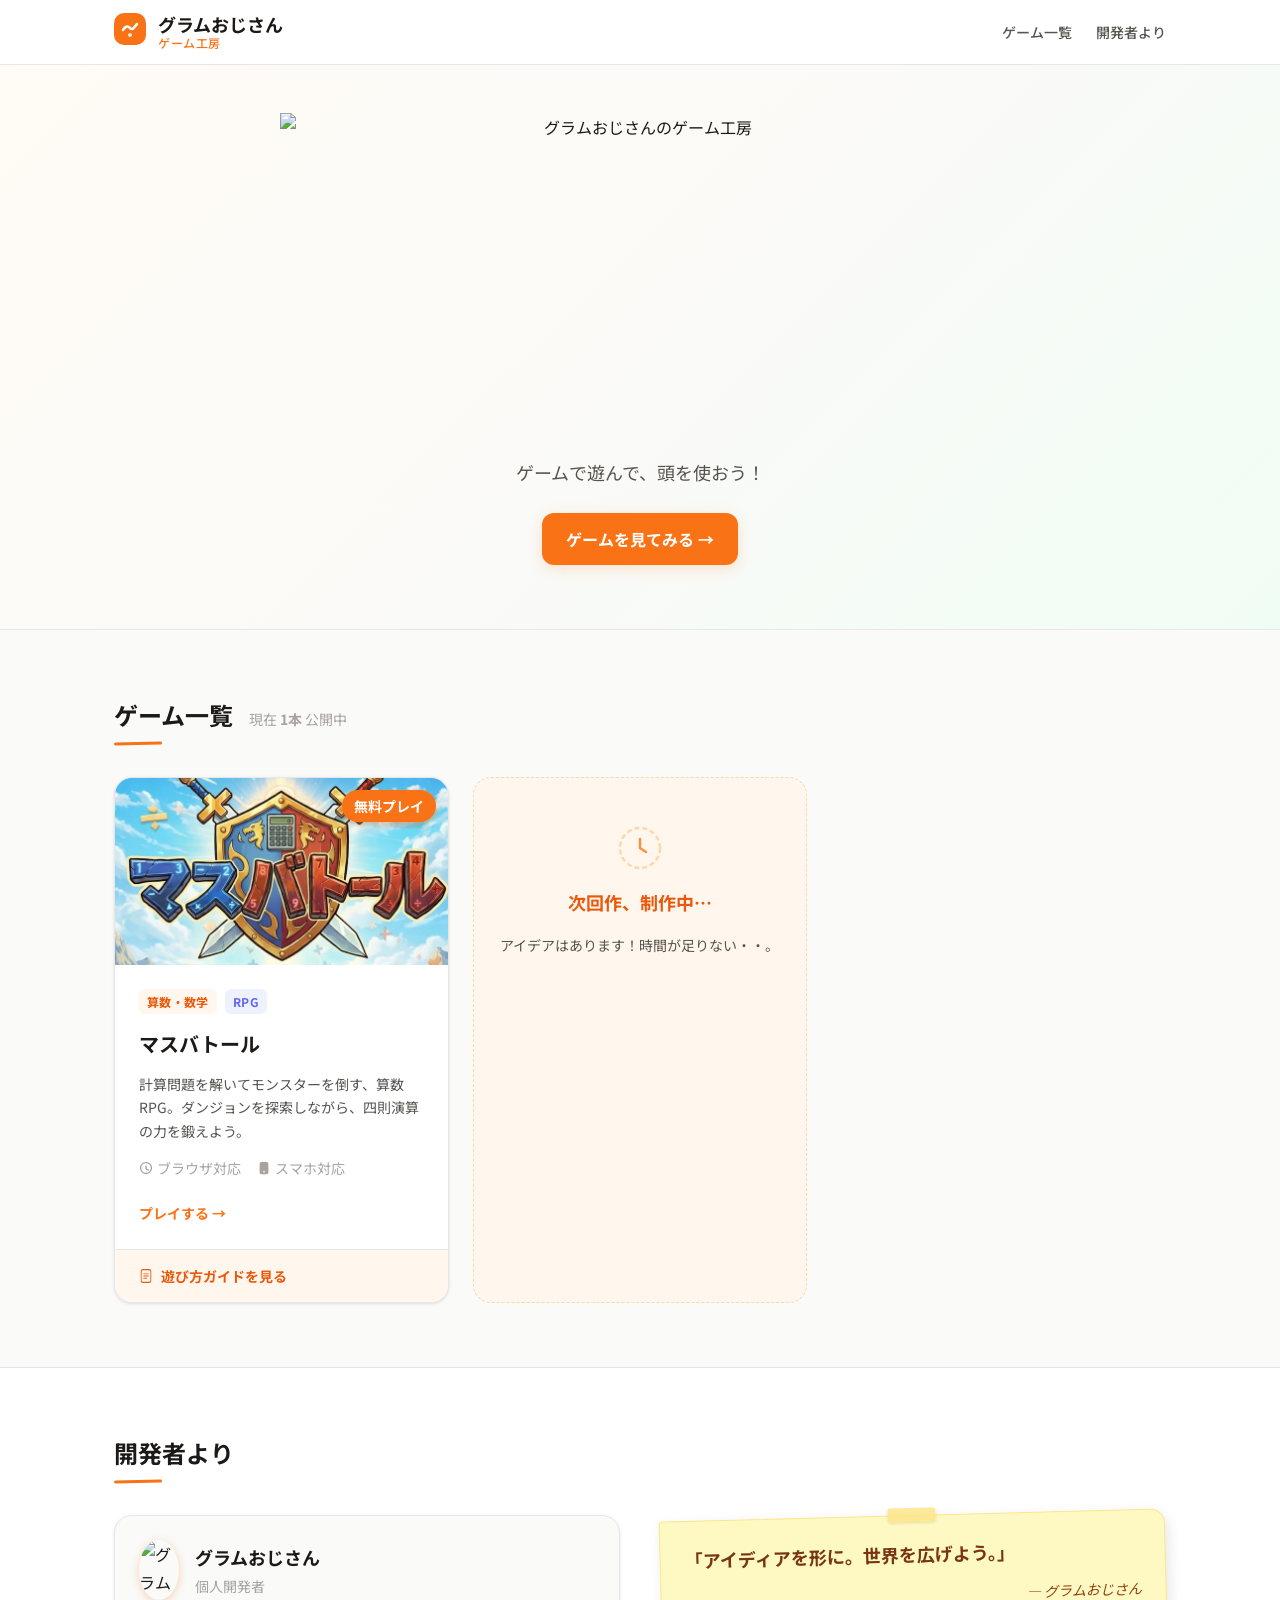
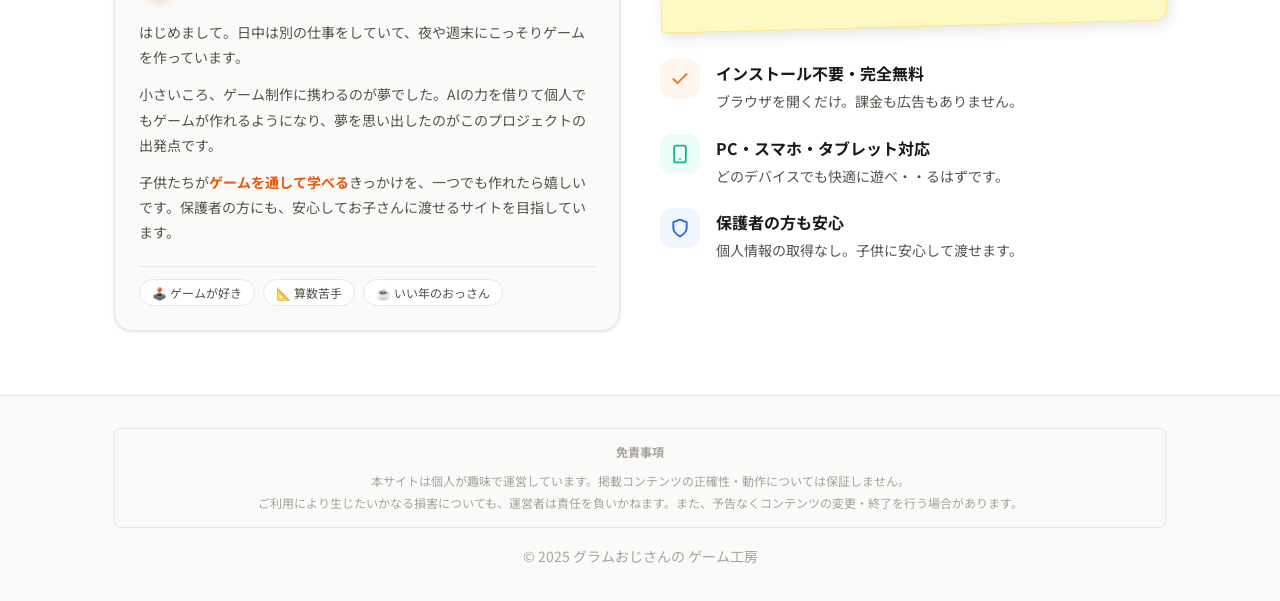
==== commit c9650816: "ポータルサイトに説明サイトを追加" ====
--- a/index.html
+++ b/index.html
@@ -1,801 +1,217 @@
 <!DOCTYPE html>
 <html lang="ja">
-
 <head>
-    <meta charset="UTF-8">
-    <meta name="viewport"
-        content="width=device-width, initial-scale=1.0, maximum-scale=1.0, user-scalable=no, viewport-fit=cover">
-    <title>マスバトール</title>
-    <link rel="stylesheet" href="css/base.css">
-    <link rel="stylesheet" href="css/components/buttons.css">
-    <link rel="stylesheet" href="css/components/hp-timer.css">
-    <link rel="stylesheet" href="css/components/message.css">
-    <link rel="stylesheet" href="css/components/monster-effects.css">
-    <link rel="stylesheet" href="css/components/animations.css">
-    <link rel="stylesheet" href="css/overlays/_base.css">
-    <link rel="stylesheet" href="css/overlays/interval.css">
-    <link rel="stylesheet" href="css/overlays/boss-cutin.css">
-    <link rel="stylesheet" href="css/overlays/confirm-dialogs.css">
-    <link rel="stylesheet" href="css/overlays/info-overlay.css">
-    <link rel="stylesheet" href="css/overlays/shop-overlays.css">
-    <link rel="stylesheet" href="css/overlays/bag-detail.css">
-    <link rel="stylesheet" href="css/overlays/battle-bag.css">
-    <link rel="stylesheet" href="css/overlays/equip-drop.css">
-    <link rel="stylesheet" href="css/overlays/image-modal.css">
-    <link rel="stylesheet" href="css/overlays/drop-animations.css">
-    <link rel="stylesheet" href="css/overlays/item-limit.css">
-    <link rel="stylesheet" href="css/overlays/navigation-btn.css">
-    <link rel="stylesheet" href="css/overlays/request.css">
-    <link rel="stylesheet" href="css/overlays/whiteout.css">
-    <link rel="stylesheet" href="css/screens/loading.css">
-    <link rel="stylesheet" href="css/screens/top.css">
-    <link rel="stylesheet" href="css/screens/dungeon.css">
-    <link rel="stylesheet" href="css/screens/battle.css">
-    <link rel="stylesheet" href="css/screens/result.css">
-    <link rel="stylesheet" href="css/screens/shop.css">
-    <link rel="stylesheet" href="css/screens/bag.css">
-    <link rel="stylesheet" href="css/screens/equip.css">
-    <link rel="stylesheet" href="css/screens/setting.css">
-    <link rel="stylesheet" href="css/screens/note.css">
-    <link rel="preconnect" href="https://fonts.googleapis.com">
-    <link rel="preconnect" href="https://fonts.gstatic.com" crossorigin>
-    <link href="https://fonts.googleapis.com/css2?family=DotGothic16&family=M+PLUS+Rounded+1c:wght@400;700&display=swap"
-        rel="stylesheet">
+  <meta charset="UTF-8">
+  <meta name="viewport" content="width=device-width, initial-scale=1.0">
+  <title>グラムおじさんの ゲーム工房</title>
+  <meta name="description" content="勉強が好きになるきっかけを作りたい。おじさんが夜な夜な作る、学べるゲームの工房。">
+  <link rel="preconnect" href="https://fonts.googleapis.com">
+  <link rel="preconnect" href="https://fonts.gstatic.com" crossorigin>
+  <link href="https://fonts.googleapis.com/css2?family=Noto+Sans+JP:wght@400;500;700&display=swap" rel="stylesheet">
+  <link rel="stylesheet" href="style.css">
 </head>
-
 <body>
-    <div id="app">
-        <script>/* #app直後で即実行。常に縦画面モードを付与 */(function () { document.getElementById('app').classList.add('portrait-mode'); })();</script>
-        <!-- ローディング画面 -->
-        <div id="loading-screen" class="screen active">
-            <div class="loading-bg"></div>
-            <div class="loading-content">
-                <p id="loading-msg" class="loading-msg">じゅんびちゅう</p>
-                <div id="loading-progress-wrap" class="loading-progress-wrap">
-                    <div id="loading-bar" class="loading-bar"></div>
-                </div>
-            </div>
+
+  <!-- ヘッダー -->
+  <header class="site-header">
+    <div class="container">
+      <div class="header-inner">
+        <a href="/" class="site-logo" aria-label="Gramhark ゲーム工房 トップページ">
+          <span class="logo-icon" aria-hidden="true">
+            <svg width="32" height="32" viewBox="0 0 32 32" fill="none" xmlns="http://www.w3.org/2000/svg">
+              <rect width="32" height="32" rx="10" fill="#f97316"/>
+              <path d="M9 17 C11 14, 13 12, 16 15 C19 18, 21 13, 23 11" stroke="white" stroke-width="2.5" stroke-linecap="round" stroke-linejoin="round" fill="none"/>
+              <circle cx="16" cy="22" r="2" fill="white" opacity="0.8"/>
+            </svg>
+          </span>
+          <div class="logo-text-group">
+            <span class="logo-text">グラムおじさん</span>
+            <span class="logo-sub">ゲーム工房</span>
+          </div>
+        </a>
+        <nav class="site-nav" aria-label="サイトナビゲーション">
+          <a href="#games" class="nav-link">ゲーム一覧</a>
+          <a href="#about" class="nav-link">開発者より</a>
+        </nav>
+      </div>
+    </div>
+  </header>
+
+  <main>
+    <!-- ヒーローセクション -->
+    <section class="hero">
+      <div class="container">
+        <img
+          src="./Title.webp"
+          alt="グラムおじさんのゲーム工房"
+          class="hero-title-image"
+          width="900"
+          height="400"
+        >
+        <p class="hero-description">
+          ゲームで遊んで、頭を使おう！
+        </p>
+        <a href="#games" class="btn btn-primary">ゲームを見てみる →</a>
+      </div>
+    </section>
+
+    <!-- ゲーム一覧 -->
+    <section class="games-section" id="games" aria-labelledby="games-heading">
+      <div class="container">
+        <div class="section-header">
+          <h2 id="games-heading" class="section-title">ゲーム一覧</h2>
+          <p class="section-subtitle">現在 <strong>1本</strong> 公開中</p>
         </div>
 
-        <!-- タイトル画面 -->
-        <div id="top-screen" class="screen">
-            <div class="top-content top-title-only">
-                <div class="top-title-area">
-                    <img src="assets/image/UI/title.webp" alt="マスバトール" class="title-img">
-                </div>
-            </div>
-            <footer class="setup-footer">
-                <p>Copyright (c) 2026 マスバトール</p>
-            </footer>
+        <ul class="game-grid" role="list">
+
+          <!-- MathBattler カード -->
+          <li class="game-card">
+            <a href="./MathBattler/" class="game-card__link" aria-label="マスバトール をプレイする">
+              <div class="game-card__thumbnail">
+                <img
+                  src="./MathBattler/assets/image/UI/title.webp"
+                  alt="マスバトール ゲーム画面"
+                  loading="lazy"
+                  width="400"
+                  height="225"
+                >
+                <span class="game-card__badge">無料プレイ</span>
+              </div>
+              <div class="game-card__body">
+                <div class="game-card__tags" aria-label="ジャンル">
+                  <span class="tag tag--math">算数・数学</span>
+                  <span class="tag tag--rpg">RPG</span>
+                </div>
+                <h3 class="game-card__title">マスバトール</h3>
+                <p class="game-card__description">
+                  計算問題を解いてモンスターを倒す、算数RPG。ダンジョンを探索しながら、四則演算の力を鍛えよう。
+                </p>
+                <div class="game-card__meta">
+                  <span class="meta-item">
+                    <svg class="meta-icon" viewBox="0 0 16 16" aria-hidden="true"><path d="M8 1a7 7 0 1 0 0 14A7 7 0 0 0 8 1zm0 1.5a5.5 5.5 0 1 1 0 11 5.5 5.5 0 0 1 0-11zm.75 2.5h-1.5v4.25l3.5 2.1.75-1.24-2.75-1.65V5z"/></svg>
+                    ブラウザ対応
+                  </span>
+                  <span class="meta-item">
+                    <svg class="meta-icon" viewBox="0 0 16 16" aria-hidden="true"><path d="M11 1H5a2 2 0 0 0-2 2v10a2 2 0 0 0 2 2h6a2 2 0 0 0 2-2V3a2 2 0 0 0-2-2zm-3 12a1 1 0 1 1 0-2 1 1 0 0 1 0 2z"/></svg>
+                    スマホ対応
+                  </span>
+                </div>
+                <span class="game-card__cta" aria-hidden="true">プレイする →</span>
+              </div>
+            </a>
+            <div class="game-card__footer">
+              <a href="./MathBattler/manual.html" class="game-card__manual-link" aria-label="マスバトール 遊び方ガイドを見る">
+                <svg class="meta-icon" viewBox="0 0 16 16" aria-hidden="true" fill="currentColor"><path d="M2 2.5A2.5 2.5 0 0 1 4.5 0h7A2.5 2.5 0 0 1 14 2.5v11a2.5 2.5 0 0 1-2.5 2.5h-7A2.5 2.5 0 0 1 2 13.5V2.5zm2.5-1A1.5 1.5 0 0 0 3 3v10a1.5 1.5 0 0 0 1.5 1.5h7A1.5 1.5 0 0 0 13 13V3a1.5 1.5 0 0 0-1.5-1.5h-7zM5 5h6v1H5V5zm0 2.5h6v1H5v-1zM5 10h4v1H5v-1z"/></svg>
+                遊び方ガイドを見る
+              </a>
+            </div>
+          </li>
+
+          <!-- 今後追加予定カード -->
+          <li class="game-card game-card--coming-soon" aria-label="近日公開予定">
+            <div class="game-card__body">
+              <div class="game-card__coming-icon" aria-hidden="true">
+                <svg width="44" height="44" viewBox="0 0 44 44" fill="none">
+                  <circle cx="22" cy="22" r="20" stroke="#fed7aa" stroke-width="2.5" stroke-dasharray="5 3"/>
+                  <path d="M22 13v9l6 4" stroke="#fb923c" stroke-width="2.5" stroke-linecap="round"/>
+                </svg>
+              </div>
+              <h3 class="game-card__title">次回作、制作中…</h3>
+              <p class="game-card__description">アイデアはあります！時間が足りない・・。</p>
+            </div>
+          </li>
+
+        </ul>
+      </div>
+    </section>
+
+    <!-- 開発者より -->
+    <section class="about-section" id="about" aria-labelledby="about-heading">
+      <div class="container">
+        <div class="section-header">
+          <h2 id="about-heading" class="section-title">開発者より</h2>
         </div>
 
-        <!-- メインメニュー画面 -->
-        <div id="main-screen" class="screen">
-            <div class="top-bg-container">
-                <img src="assets/image/UI/BG_main.webp" alt="背景" class="top-bg-img">
-            </div>
-            <div class="top-content">
-                <div class="top-menu">
-                    <button id="battle-prep-btn" class="primary-btn top-battle-btn">
-                        <img src="assets/image/UI/BTN_main_battle.webp" class="btn-bg-img" alt="バトル">
-                    </button>
-                    <div class="top-menu-row top-sub-row">
-                        <button id="top-bag-btn" class="green-btn">
-                            <img src="assets/image/UI/BTN_main_backpack.webp" class="btn-bg-img" alt="リュック">
-                        </button>
-                        <button id="top-shop-btn" class="green-btn">
-                            <img src="assets/image/UI/BTN_main_shop.webp" class="btn-bg-img" alt="ショップ">
-                        </button>
-                    </div>
-                    <div class="top-menu-row">
-                        <button id="top-note-btn" class="orange-btn">
-                            <img src="assets/image/UI/BTN_main_note.webp" class="btn-bg-img" alt="ノート">
-                        </button>
-                    </div>
-                    <div class="top-menu-row">
-                        <button id="top-setting-btn" class="green-btn">
-                            <img src="assets/image/UI/BTN_main_setting.webp" class="btn-bg-img" alt="せってい">
-                        </button>
-                    </div>
-
-                </div>
-            </div>
+        <div class="about-layout">
+
+          <!-- 開発者メッセージカード -->
+          <div class="dev-card">
+            <div class="dev-card__header">
+              <img src="./Icon.webp" alt="グラムおじさん" class="dev-avatar">
+              <div class="dev-card__profile">
+                <p class="dev-name">グラムおじさん</p>
+                <p class="dev-role">個人開発者</p>
+              </div>
+            </div>
+            <div class="dev-card__body">
+              <p>はじめまして。日中は別の仕事をしていて、夜や週末にこっそりゲームを作っています。</p>
+              <p>小さいころ、ゲーム制作に携わるのが夢でした。AIの力を借りて個人でもゲームが作れるようになり、夢を思い出したのがこのプロジェクトの出発点です。</p>
+              <p>子供たちが<strong>ゲームを通して学べる</strong>きっかけを、一つでも作れたら嬉しいです。保護者の方にも、安心してお子さんに渡せるサイトを目指しています。</p>
+            </div>
+            <div class="dev-card__footer">
+              <span class="dev-card__tag">🕹️ ゲームが好き</span>
+              <span class="dev-card__tag">📐 算数苦手</span>
+              <span class="dev-card__tag">☕ いい年のおっさん</span>
+            </div>
+          </div>
+
+          <!-- 付箋 ＋ 特長リスト -->
+          <div class="about-right">
+            <div class="sticky-note" aria-label="開発者の想い">
+              <p class="sticky-note__text">「アイディアを形に。世界を広げよう。」</p>
+              <p class="sticky-note__sign">— グラムおじさん</p>
+            </div>
+
+            <ul class="feature-list" role="list" aria-label="サイトの特長">
+              <li class="feature-item">
+                <span class="feature-icon feature-icon--orange" aria-hidden="true">
+                  <svg viewBox="0 0 24 24" fill="none" stroke="currentColor" stroke-width="2.2" stroke-linecap="round" stroke-linejoin="round"><polyline points="20 6 9 17 4 12"/></svg>
+                </span>
+                <div>
+                  <strong>インストール不要・完全無料</strong>
+                  <p>ブラウザを開くだけ。課金も広告もありません。</p>
+                </div>
+              </li>
+              <li class="feature-item">
+                <span class="feature-icon feature-icon--green" aria-hidden="true">
+                  <svg viewBox="0 0 24 24" fill="none" stroke="currentColor" stroke-width="2.2" stroke-linecap="round" stroke-linejoin="round"><rect x="5" y="2" width="14" height="20" rx="2"/><line x1="12" y1="18" x2="12.01" y2="18"/></svg>
+                </span>
+                <div>
+                  <strong>PC・スマホ・タブレット対応</strong>
+                  <p>どのデバイスでも快適に遊べ・・るはずです。</p>
+                </div>
+              </li>
+              <li class="feature-item">
+                <span class="feature-icon feature-icon--blue" aria-hidden="true">
+                  <svg viewBox="0 0 24 24" fill="none" stroke="currentColor" stroke-width="2.2" stroke-linecap="round" stroke-linejoin="round"><path d="M12 22s8-4 8-10V5l-8-3-8 3v7c0 6 8 10 8 10z"/></svg>
+                </span>
+                <div>
+                  <strong>保護者の方も安心</strong>
+                  <p>個人情報の取得なし。子供に安心して渡せます。</p>
+                </div>
+              </li>
+            </ul>
+          </div>
+
         </div>
-
-        <!-- ダンジョン選択画面 -->
-        <div id="dungeon-select-screen" class="screen">
-            <div class="top-bg-container">
-                <img class="top-bg-img dungeon-bg" data-difficulty="1" src="assets/image/UI/BG_dungeon01.webp" alt="背景" style="display:none">
-                <img class="top-bg-img dungeon-bg" data-difficulty="2" src="assets/image/UI/BG_dungeon02.webp" alt="背景" style="display:none">
-                <img class="top-bg-img dungeon-bg" data-difficulty="3" src="assets/image/UI/BG_dungeon03.webp" alt="背景">
-            </div>
-            <button id="back-to-top-btn" class="quit-battle-btn" aria-label="トップにもどる">
-                <img src="assets/image/UI/ButtonBack.webp" alt="もどる">
-            </button>
-            <img src="assets/image/UI/main_battle.webp" class="screen-title-img" alt="バトル">
-            <div class="difficulty-tabs">
-                <button class="difficulty-tab" data-difficulty="1">★</button>
-                <button class="difficulty-tab" data-difficulty="2">★★</button>
-                <button class="difficulty-tab active" data-difficulty="3">★★★</button>
-            </div>
-            <div id="dungeon-grid" class="dungeon-grid">
-                <!-- Populated by JS -->
-            </div>
-        </div>
-
-        <!-- ノート選択画面 -->
-        <div id="note-hub-screen" class="screen">
-            <div class="top-bg-container">
-                <img src="assets/image/UI/BG_note.webp" alt="背景" class="top-bg-img">
-            </div>
-            <button id="close-note-hub-btn" class="quit-battle-btn" aria-label="トップにもどる">
-                <img src="assets/image/UI/ButtonBack.webp" alt="もどる">
-            </button>
-            <img src="assets/image/UI/main_note.webp" class="screen-title-img" alt="ノート">
-            <div class="note-hub-list">
-                <button id="note-hub-monster-btn" class="primary-btn">
-                    <img src="assets/image/UI/BTN_main_monsternote.webp" class="btn-bg-img" alt="モンスターノート">
-                </button>
-                <button id="note-hub-item-btn" class="primary-btn">
-                    <img src="assets/image/UI/BTN_main_itemnote.webp" class="btn-bg-img" alt="アイテムノート">
-                </button>
-            </div>
-        </div>
-
-        <!-- リュックハブ画面 -->
-        <div id="bag-hub-screen" class="screen">
-            <div class="top-bg-container">
-                <img src="assets/image/UI/BG_backpack.webp" alt="背景" class="top-bg-img">
-            </div>
-            <button id="close-bag-hub-btn" class="quit-battle-btn" aria-label="トップにもどる">
-                <img src="assets/image/UI/ButtonBack.webp" alt="もどる">
-            </button>
-            <img src="assets/image/UI/main_backpack.webp" class="screen-title-img" alt="リュック">
-            <div class="note-hub-list">
-                <button id="bag-hub-equip-btn" class="primary-btn">
-                    <img src="assets/image/UI/BTN_main_equipment.webp" class="btn-bg-img" alt="そうび">
-                </button>
-                <button id="bag-hub-item-btn" class="primary-btn">
-                    <img src="assets/image/UI/BTN_main_item.webp" class="btn-bg-img" alt="どうぐ">
-                </button>
-            </div>
-        </div>
-
-        <!-- そうび画面 -->
-        <div id="equip-screen" class="screen">
-            <div class="top-bg-container">
-                <img src="assets/image/UI/BG_equipment.webp" alt="背景" class="top-bg-img">
-            </div>
-            <button id="close-equip-btn" class="quit-battle-btn" aria-label="トップにもどる">
-                <img src="assets/image/UI/ButtonBack.webp" alt="もどる">
-            </button>
-            <img src="assets/image/UI/main_equipment.webp" class="screen-title-img" alt="そうび">
-            <div class="equip-status-area">
-                <div class="equip-status-row">
-                    <span class="equip-status-label">こうげきりょく</span>
-                    <span id="equip-status-atk" class="equip-status-value">1</span>
-                </div>
-                <div class="equip-status-row">
-                    <span class="equip-status-label">ぼうぎょりょく</span>
-                    <span id="equip-status-def" class="equip-status-value">0</span>
-                </div>
-                <div class="equip-status-row">
-                    <span class="equip-status-label">レベル</span>
-                    <span id="equip-status-level" class="equip-status-value">1</span>
-                </div>
-                <div class="equip-status-row">
-                    <span class="equip-status-label">けいけんち</span>
-                    <span id="equip-status-exp" class="equip-status-value">0 / 100</span>
-                </div>
-            </div>
-            <div class="equip-tabs">
-                <button class="equip-tab active" data-type="sword">けん</button>
-                <button class="equip-tab" data-type="shield">たて</button>
-            </div>
-            <div id="equip-sort-bar" class="equip-sort-bar">
-                <!-- Populated by JS based on active tab -->
-            </div>
-            <div id="equip-list" class="equip-list">
-                <!-- Populated by JS -->
-            </div>
-        </div>
-
-        <!-- せってい画面 -->
-        <div id="setting-screen" class="screen">
-            <div class="top-bg-container">
-                <img src="assets/image/UI/BG_setting.webp" alt="背景" class="top-bg-img">
-            </div>
-            <button id="close-setting-btn" class="quit-battle-btn" aria-label="トップにもどる">
-                <img src="assets/image/UI/ButtonBack.webp" alt="もどる">
-            </button>
-            <img src="assets/image/UI/main_setting.webp" class="screen-title-img" alt="せってい">
-            <div class="setting-list">
-                <div class="setting-item">
-                    <div class="setting-item-header">なまえ</div>
-                    <div class="setting-name-area">
-                        <input type="text" id="player-name" placeholder="ゆうしゃ" maxlength="10" class="dungeon-name-input setting-name-input">
-                    </div>
-                </div>
-                <div class="setting-item">
-                    <div class="setting-item-header">おとのせってい</div>
-                    <div class="setting-music-rows">
-                        <div class="setting-row">
-                            <span class="setting-row-label">おんがく</span>
-                            <div class="setting-toggle-group">
-                                <button id="setting-bgm-on" class="setting-toggle-btn" data-value="on">ON</button>
-                                <button id="setting-bgm-off" class="setting-toggle-btn" data-value="off">OFF</button>
-                            </div>
-                        </div>
-                        <div class="setting-row setting-row-indent">
-                            <span class="setting-row-label">おんりょう</span>
-                            <input type="range" id="setting-bgm-volume" min="0" max="100" value="100" class="setting-volume-slider">
-                            <span id="setting-bgm-volume-value" class="setting-volume-value">100</span>
-                        </div>
-                        <div class="setting-row">
-                            <span class="setting-row-label">こうかおん</span>
-                            <div class="setting-toggle-group">
-                                <button id="setting-se-on" class="setting-toggle-btn" data-value="on">ON</button>
-                                <button id="setting-se-off" class="setting-toggle-btn" data-value="off">OFF</button>
-                            </div>
-                        </div>
-                        <div class="setting-row setting-row-indent">
-                            <span class="setting-row-label">おんりょう</span>
-                            <input type="range" id="setting-se-volume" min="0" max="100" value="100" class="setting-volume-slider">
-                            <span id="setting-se-volume-value" class="setting-volume-value">100</span>
-                        </div>
-                    </div>
-                </div>
-            </div>
-        </div>
-
-        <!-- どうぐ画面 -->
-        <div id="bag-screen" class="screen">
-            <div class="top-bg-container">
-                <img src="assets/image/UI/BG_item.webp" alt="背景" class="top-bg-img">
-            </div>
-            <button id="close-bag-btn" class="quit-battle-btn" aria-label="トップにもどる">
-                <img src="assets/image/UI/ButtonBack.webp" alt="もどる">
-            </button>
-            <img src="assets/image/UI/main_item.webp" class="screen-title-img" alt="どうぐ">
-            <div id="bag-grid" class="bag-grid">
-                <!-- Populated by JS -->
-            </div>
-        </div>
-
-        <!-- アイテムノート画面 -->
-        <div id="item-note-screen" class="screen">
-            <div class="top-bg-container">
-                <img src="assets/image/UI/BG_note.webp" alt="背景" class="top-bg-img">
-            </div>
-            <button id="close-item-note-btn" class="quit-battle-btn" aria-label="トップにもどる">
-                <img src="assets/image/UI/ButtonBack.webp" alt="もどる">
-            </button>
-            <img src="assets/image/UI/main_itemnote.webp" class="screen-title-img" alt="アイテムノート">
-            <!-- 進捗表示エリア -->
-            <div id="item-note-progress-area" class="note-progress-area">
-                <div class="note-progress-summary">
-                    <span id="item-note-progress-text" class="note-progress-text">0/0個</span>
-                    <span id="item-note-progress-pct" class="note-progress-pct">（0%）</span>
-                </div>
-                <div class="note-progress-bar-wrap">
-                    <div id="item-note-progress-bar" class="note-progress-bar" style="width:0%"></div>
-                </div>
-            </div>
-            <div id="item-note-grid" class="note-grid" style="flex: 1; overflow-y: auto;">
-                <!-- Populated by JS -->
-            </div>
-        </div>
-
-        <!-- ショップ画面 -->
-        <div id="shop-screen" class="screen">
-            <div class="top-bg-container">
-                <img src="assets/image/UI/BG_shop.webp" id="shop-bg-img" alt="背景" class="top-bg-img">
-            </div>
-            <div class="shop-header">
-                <button id="shop-back-btn" class="quit-battle-btn" aria-label="もどる">
-                    <img src="assets/image/UI/ButtonBack.webp" alt="もどる">
-                </button>
-            </div>
-            <img src="assets/image/UI/main_shop.webp" class="screen-title-img" alt="ショップ">
-            <div id="shop-clerk-quote" class="special-quote shop-clerk-quote">いらっしゃい！</div>
-            <div id="shop-items-area" class="shop-items-area" style="display:none;">
-                <div id="shop-items" class="shop-items">
-                    <!-- Populated by JS -->
-                </div>
-                <div id="shop-sword-items" class="shop-items" style="display:none;">
-                    <!-- Populated by JS -->
-                </div>
-                <div id="shop-shield-items" class="shop-items" style="display:none;">
-                    <!-- Populated by JS -->
-                </div>
-                <div id="shop-sell-items" class="shop-items" style="display:none;">
-                    <!-- Populated by JS -->
-                </div>
-            </div>
-            <div class="shop-bottom">
-                <div class="shop-tabs">
-                    <button id="shop-tab-item" class="shop-tab">どうぐ</button>
-                    <button id="shop-tab-sword" class="shop-tab">けん</button>
-                    <button id="shop-tab-shield" class="shop-tab">たて</button>
-                    <button id="shop-tab-sell" class="shop-tab">うる</button>
-                </div>
-                <div class="shop-malle-area">
-                    <img src="assets/image/other/malle.webp" class="malle-icon" alt="マール">
-                    <span id="shop-malle-text" class="shop-malle-text">0マール</span>
-                </div>
-            </div>
-        </div>
-
-        <!-- バトル画面 -->
-        <div id="battle-screen" class="screen">
-            <div class="battle-view">
-                <img id="battle-bg-img" class="battle-bg-img" src="" alt="" aria-hidden="true">
-                <img id="item-use-img" class="item-use-img" src="" alt="" style="display:none;" aria-hidden="true">
-
-                <button id="quit-battle-btn" class="quit-battle-btn" aria-label="トップにもどる">
-                    <img src="assets/image/UI/ButtonBack.webp" alt="もどる">
-                </button>
-
-                <!-- Stage Progress (画面最上部) -->
-                <div id="stage-progress" class="stage-progress">
-                    <!-- Populated by JS -->
-                </div>
-
-                <div class="monster-container">
-                    <div class="monster-img-wrapper">
-                        <img id="monster-img" src="" alt="Monster">
-                        <div id="monster-status-mask" class="monster-status-mask"></div>
-                    </div>
-                    <img id="attack-effect-img" class="attack-effect-img" src="" alt="" aria-hidden="true">
-
-                    <!-- Monster Stat (下部オーバーレイ) -->
-                    <div class="monster-stat">
-                        <span id="monster-name">モンスター</span>
-                        <div id="monster-hp-container" class="hp-bar-container small">
-                            <div id="monster-hp-bar" class="hp-bar-fill" style="width: 100%;"></div>
-                        </div>
-                    </div>
-                </div>
-            </div>
-
-            <div class="panel">
-                <!-- メッセージログウィンドウ -->
-                <div class="panel-section panel-section--message">
-                    <div id="message-log" class="message-log"></div>
-                </div>
-
-                <div class="panel-section panel-section--status">
-                    <div class="status-equip">
-                        <div id="sword-aura-wrapper" class="sword-aura-wrapper">
-                            <img id="aura-img" class="aura-img" src="" alt="" style="display:none;">
-                            <img id="sword-label" class="sword-label"
-                                src="assets/image/equipment/sword/sword01.webp" alt="はがねのけん" style="visibility:hidden;">
-                        </div>
-                        <img id="shield-label" class="sword-label" src="assets/image/equipment/shield/shield01.webp"
-                            alt="はがねのたて" style="display:none;">
-                        <div id="item-slot-container" class="item-slot-container">
-                            <img id="backpack-slot-img" class="item-slot-img backpack-slot-img"
-                                src="assets/image/other/kaban.webp" alt="リュック">
-                        </div>
-                    </div>
-                    <div class="status-hp-area">
-                        <span id="player-hp-text">HP 10/10</span>
-                        <div class="status-bar-box">
-                            <div class="hp-bar-container">
-                                <div id="player-hp-bar" class="hp-bar-fill" style="width: 100%;"></div>
-                            </div>
-                            <div class="special-gauge-row">
-                                <div id="special-gauge-1" class="special-gauge"></div>
-                                <div id="special-gauge-2" class="special-gauge"></div>
-                                <div id="special-gauge-3" class="special-gauge"></div>
-                                <div id="special-gauge-4" class="special-gauge"></div>
-                            </div>
-                        </div>
-                        <span id="player-level-text">Lv1</span>
-                        <div class="exp-bar-container">
-                            <div id="player-exp-bar" class="exp-bar-fill" style="width: 0%;"></div>
-                        </div>
-                    </div>
-                </div>
-
-                <div class="panel-section panel-section--problem">
-                    <div class="problem-area">
-                        <div id="problem-text" class="problem-text"><span class="problem-part">5 ＋ 3 ＝ </span><span
-                                class="answer-part empty"></span></div>
-                        <div id="problem-hint" class="problem-hint" style="display:none"></div>
-                        <div class="input-wrapper">
-                            <input type="tel" id="answer-input" class="answer-input" readonly>
-                        </div>
-                    </div>
-                    <div class="timer-container">
-                        <div id="timer-bar" class="timer-bar" style="width: 100%;"></div>
-                    </div>
-                </div>
-
-                <div class="panel-section panel-section--numpad">
-                    <div class="numpad-image-wrapper">
-                        <img src="assets/image/UI/Battle/numeric keypad.webp" alt="テンキー" class="numpad-bg-img">
-                        <div id="numpad-special-overlay" class="numpad-special-overlay" style="display:none;"></div>
-                        <div class="numpad">
-                            <button class="num-btn" data-key="7"></button>
-                            <button class="num-btn" data-key="8"></button>
-                            <button class="num-btn" data-key="9"></button>
-                            <button class="num-btn" data-key="4"></button>
-                            <button class="num-btn" data-key="5"></button>
-                            <button class="num-btn" data-key="6"></button>
-                            <button class="num-btn" data-key="1"></button>
-                            <button class="num-btn" data-key="2"></button>
-                            <button class="num-btn" data-key="3"></button>
-                            <button class="num-btn" data-key="DEL"></button>
-                            <button class="num-btn" data-key="0"></button>
-                            <button class="num-btn" data-key="ENTER"></button>
-                        </div>
-                    </div>
-                </div>
-            </div>
-        </div>
-
-        <!-- Shop Item Detail Overlay -->
-        <div id="shop-item-overlay" class="overlay">
-            <div class="overlay-content shop-item-content">
-                <img id="shop-item-detail-img" src="" alt="" class="shop-item-detail-img">
-                <h2 id="shop-item-detail-name" class="shop-item-detail-name"></h2>
-                <p id="shop-item-detail-desc" class="shop-item-detail-desc"></p>
-                <p id="shop-item-detail-price" class="shop-item-detail-price"></p>
-                <div class="shop-buy-buttons">
-                    <button id="shop-buy-yes-btn" class="primary-btn">かう</button>
-                    <button id="shop-buy-no-btn" class="secondary-btn">かわない</button>
-                </div>
-            </div>
-        </div>
-
-        <!-- Shop Message Overlay (マール不足 / アイテム所持中) -->
-        <div id="shop-msg-overlay" class="overlay shop-msg-overlay">
-            <div class="overlay-content">
-                <p id="shop-msg-text" class="shop-msg-text"></p>
-            </div>
-        </div>
-
-        <!-- Bag Item Detail Overlay (リュック画面でタップしたとき) -->
-        <div id="bag-detail-overlay" class="overlay bag-detail-overlay">
-            <div class="overlay-content bag-detail-content">
-                <img id="bag-detail-img" class="bag-detail-img" src="" alt="">
-                <h2 id="bag-detail-name" class="bag-detail-name"></h2>
-                <p id="bag-detail-desc" class="bag-detail-desc"></p>
-                <p id="bag-detail-limit" class="bag-detail-limit"></p>
-                <p id="bag-detail-count" class="bag-detail-count"></p>
-                <button id="bag-detail-close-btn" class="primary-btn bag-detail-close-btn">とじる</button>
-            </div>
-        </div>
-
-        <!-- Shop Sell Item Detail Overlay -->
-        <div id="shop-sell-overlay" class="overlay">
-            <div class="overlay-content shop-item-content">
-                <img id="shop-sell-detail-img" src="" alt="" class="shop-item-detail-img">
-                <h2 id="shop-sell-detail-name" class="shop-item-detail-name"></h2>
-                <p id="shop-sell-detail-desc" class="shop-item-detail-desc"></p>
-                <p id="shop-sell-detail-price" class="shop-item-detail-price"></p>
-                <div class="shop-buy-buttons">
-                    <button id="shop-sell-yes-btn" class="primary-btn">うる</button>
-                    <button id="shop-sell-no-btn" class="secondary-btn">うらない</button>
-                </div>
-            </div>
-        </div>
-
-        <!-- Battle Bag Overlay (戦闘中リュック使用ウィンドウ) -->
-        <div id="battle-bag-overlay" class="overlay battle-bag-overlay">
-            <div class="battle-bag-content">
-                <div class="battle-bag-header">
-                    <button id="battle-bag-close-btn" class="quit-battle-btn" aria-label="もどる">
-                        <img src="assets/image/UI/ButtonBack.webp" alt="もどる">
-                    </button>
-                    <h2 class="battle-bag-title">リュック</h2>
-                </div>
-                <div id="battle-bag-grid" class="battle-bag-grid">
-                    <!-- Populated by JS -->
-                </div>
-                <div id="battle-item-confirm" class="battle-item-confirm" style="display:none;">
-                    <button id="battle-item-use-btn" class="primary-btn">つかう</button>
-                    <button id="battle-item-cancel-btn" class="secondary-btn">やめる</button>
-                </div>
-            </div>
-        </div>
-
-        <!-- Equipment Drop Fly-in Animation (装備ドロップ ズームイン演出) -->
-        <div id="equip-drop-fly-overlay">
-            <img id="equip-drop-fly-img" src="" alt="">
-        </div>
-
-        <!-- Equipment Drop Popup (武具ドロップ選択) -->
-        <div id="equip-drop-overlay" class="overlay equip-drop-overlay">
-            <div class="overlay-content equip-drop-content">
-                <p class="equip-drop-label">ぶきを てにいれた！</p>
-                <img id="equip-drop-img" class="equip-drop-img" src="" alt="">
-                <p id="equip-drop-name" class="equip-drop-name"></p>
-                <p id="equip-drop-desc" class="equip-drop-desc"></p>
-                <div class="equip-drop-buttons">
-                    <button id="equip-drop-equip-btn" class="primary-btn">そうびする</button>
-                    <button id="equip-drop-carry-btn" class="orange-btn">もちかえる</button>
-                    <button id="equip-drop-discard-btn" class="secondary-btn">すてる</button>
-                </div>
-            </div>
-        </div>
-
-        <!-- Item Use Limit Message (つかえないよ！) -->
-        <div id="item-limit-overlay" class="overlay item-limit-overlay">
-            <div class="item-limit-content">
-                <p class="item-limit-text">つかえないよ！</p>
-            </div>
-        </div>
-
-        <!-- Dungeon Start Confirm Overlay -->
-        <div id="dungeon-start-confirm-overlay" class="overlay">
-            <div class="overlay-content quit-confirm-content">
-                <p id="dungeon-start-confirm-msg" class="quit-confirm-msg">バトルを<br>かいしする？</p>
-                <div class="quit-confirm-buttons">
-                    <button id="dungeon-start-yes-btn" class="primary-btn">しゅっぱつ</button>
-                    <button id="dungeon-start-no-btn" class="orange-btn">やめる</button>
-                </div>
-            </div>
-        </div>
-
-        <!-- Quit Battle Confirm Overlay -->
-        <div id="quit-confirm-overlay" class="overlay">
-            <div class="overlay-content quit-confirm-content">
-                <p class="quit-confirm-msg">バトルを<br>やめる？</p>
-                <div class="quit-confirm-buttons">
-                    <button id="quit-yes-btn" class="primary-btn">はい</button>
-                    <button id="quit-no-btn" class="orange-btn">いいえ</button>
-                </div>
-            </div>
-        </div>
-
-        <!-- Boss Cut-in Overlay -->
-        <div id="boss-cutin-overlay" class="overlay boss-cutin-overlay">
-            <div class="boss-cutin-content">
-                <div class="boss-cutin-label">BOSS！</div>
-                <img id="boss-cutin-img" class="boss-cutin-img" src="" alt="">
-                <div id="boss-cutin-name" class="boss-cutin-name"></div>
-                <!-- ボスの名乗りセリフ（Special_モンスターと同じスタイル） -->
-                <div id="boss-cutin-quote" class="special-quote" style="display:none;"></div>
-                <!-- ズームアップ後に表示されるボタン -->
-                <div id="boss-cutin-btns" class="boss-cutin-btns interval-btns">
-                    <button id="boss-battle-start-btn" class="orange-btn">たたかう</button>
-                    <button id="boss-info-btn" class="primary-btn">じょうほう</button>
-                </div>
-            </div>
-        </div>
-
-        <!-- Heal/Special 選択ポップアップ -->
-        <div id="encounter-choice-overlay" class="overlay">
-            <div class="overlay-content quit-confirm-content">
-                <p id="encounter-choice-msg" class="quit-confirm-msg"></p>
-                <div class="quit-confirm-buttons">
-                    <button id="encounter-yes-btn" class="orange-btn">はい</button>
-                    <button id="encounter-no-btn" class="primary-btn">いいえ</button>
-                </div>
-            </div>
-        </div>
-
-        <!-- モンスター出現画面 -->
-        <div id="interval-overlay" class="overlay">
-            <div class="overlay-content">
-                <div id="special-quote" class="special-quote"></div>
-                <img id="interval-monster-img" class="interval-img" src="" alt="Monster">
-                <h2 id="interval-msg">モンスターが あらわれた！</h2>
-                <div class="interval-btns">
-                    <button id="battle-start-btn" class="orange-btn">たたかう</button>
-                    <button id="info-btn" class="primary-btn">じょうほう</button>
-                </div>
-            </div>
-        </div>
-
-        <!-- Info Overlay -->
-        <div id="info-overlay" class="overlay info-overlay">
-            <div class="overlay-content info-content">
-                <div class="info-sections">
-                    <div class="info-section">
-                        <h3 class="info-section-title enemy-title">モンスターじょうほう</h3>
-                        <div class="info-rows" id="info-enemy-rows"></div>
-                    </div>
-                    <div class="info-divider"></div>
-                    <div class="info-section">
-                        <h3 class="info-section-title player-title">じぶんのじょうほう</h3>
-                        <div class="info-rows" id="info-player-rows"></div>
-                    </div>
-                </div>
-                <button id="info-close-btn" class="primary-btn info-close-btn">とじる</button>
-            </div>
-        </div>
-
-        <!-- リザルト画面 -->
-        <div id="result-screen" class="screen">
-            <h1 class="title">🎉 クリアおめでとう！ 🎉</h1>
-            <div class="result-total-container">
-                <span class="total-label">ごうけいタイム</span>
-                <span id="total-time-display" class="total-time-display">0.0秒</span>
-            </div>
-            <div class="result-settings-container">
-                <span id="result-settings-text">1かいダンジョン</span>
-            </div>
-            <div class="result-stats">
-                <h3>げきはタイム</h3>
-                <ul id="time-list">
-                    <!-- Javascript will populate this -->
-                </ul>
-            </div>
-            <button id="share-btn">がめんをほぞん</button>
-            <button id="restart-btn">もどる</button>
-        </div>
-
-        <!-- モンスターノート画面 -->
-        <div id="note-screen" class="screen">
-            <div class="top-bg-container">
-                <img src="assets/image/UI/BG_note.webp" alt="背景" class="top-bg-img">
-            </div>
-            <button id="close-note-btn" class="quit-battle-btn" aria-label="トップにもどる">
-                <img src="assets/image/UI/ButtonBack.webp" alt="もどる">
-            </button>
-            <img src="assets/image/UI/main_monsternote.webp" class="screen-title-img" alt="モンスターノート">
-            <!-- 進捗表示エリア -->
-            <div id="note-progress-area" class="note-progress-area">
-                <div class="note-progress-summary">
-                    <span id="note-progress-text" class="note-progress-text">0/0体</span>
-                    <span id="note-progress-pct" class="note-progress-pct">（0%）</span>
-                </div>
-                <div class="note-progress-bar-wrap">
-                    <div id="note-progress-bar" class="note-progress-bar" style="width:0%"></div>
-                </div>
-            </div>
-            <!-- ジャンル選択 -->
-            <div id="note-genre-select" class="note-genre-select">
-                <!-- Populated by JS -->
-            </div>
-            <!-- カードリスト -->
-            <div id="note-card-view" class="note-card-view" style="display:none;">
-                <div class="note-card-view-header">
-                    <button id="note-back-btn" class="note-back-btn">
-                        <img src="assets/image/UI/ButtonBack.webp" alt="もどる">
-                    </button>
-                    <span id="note-current-category" class="note-current-category"></span>
-                </div>
-                <div id="note-grid" class="note-grid">
-                    <!-- Populated by JS -->
-                </div>
-            </div>
-        </div>
-
-
-        <!-- Image Zoom Modal -->
-        <div id="image-modal" class="image-modal">
-            <span class="close-modal">&times;</span>
-            <div class="modal-frame-wrapper">
-                <img class="modal-content" id="image-modal-img">
-            </div>
-            <div id="caption"></div>
-        </div>
-
-
-        <!-- Audio Elements -->
-        <div id="audio-container">
-            <!-- BGM -->
-            <audio id="bgm-title" loop></audio>
-            <audio id="bgm-menu" loop></audio>
-            <audio id="bgm-dungeon" loop></audio>
-            <audio id="bgm-battle-01" loop></audio>
-            <audio id="bgm-battle-02" loop></audio>
-            <audio id="bgm-battle-03" loop></audio>
-            <audio id="bgm-battle-04" loop></audio>
-            <audio id="bgm-battle-05" loop></audio>
-            <audio id="bgm-battle-06" loop></audio>
-            <audio id="bgm-battle-07" loop></audio>
-            <audio id="bgm-battle-08" loop></audio>
-            <audio id="bgm-battle-09" loop></audio>
-            <audio id="bgm-battle-10" loop></audio>
-            <audio id="bgm-boss" loop></audio>
-            <audio id="bgm-boss-angry" loop></audio>
-            <audio id="bgm-srare" loop></audio>
-            <audio id="bgm-rare" loop></audio>
-            <audio id="bgm-heal" loop></audio>
-            <audio id="bgm-special" loop></audio>
-            <audio id="bgm-shop" loop></audio>
-            <audio id="bgm-clear"></audio>
-            <audio id="bgm-gameover" loop></audio>
-            <!-- SE: battle -->
-            <audio id="se-punch" preload="auto"></audio>
-            <audio id="se-punch-crit" preload="auto"></audio>
-            <audio id="se-sword" preload="auto"></audio>
-            <audio id="se-sword-crit" preload="auto"></audio>
-            <audio id="se-hitting" preload="auto"></audio>
-            <audio id="se-hitting-crit" preload="auto"></audio>
-            <audio id="se-slash" preload="auto"></audio>
-            <audio id="se-slash-crit" preload="auto"></audio>
-            <audio id="se-special" preload="auto"></audio>
-            <audio id="se-player-hit" preload="auto"></audio>
-            <audio id="se-shield-block" preload="auto"></audio>
-            <audio id="se-player-dodge" preload="auto"></audio>
-            <audio id="se-monster-miss" preload="auto"></audio>
-            <audio id="se-gauge-up" preload="auto"></audio>
-            <audio id="se-gauge-max" preload="auto"></audio>
-            <audio id="se-standby" preload="auto"></audio>
-            <!-- SE: status -->
-            <audio id="se-poison" preload="auto"></audio>
-            <audio id="se-poison-tick" preload="auto"></audio>
-            <audio id="se-paralyze" preload="auto"></audio>
-            <audio id="se-paralyzed" preload="auto"></audio>
-            <audio id="se-stone" preload="auto"></audio>
-            <audio id="se-stone-proc" preload="auto"></audio>
-            <!-- SE: item -->
-            <audio id="se-heal" preload="auto"></audio>
-            <audio id="se-atk-up" preload="auto"></audio>
-            <audio id="se-def-up" preload="auto"></audio>
-            <audio id="se-throw" preload="auto"></audio>
-            <audio id="se-equip-get" preload="auto"></audio>
-            <audio id="se-equip-set" preload="auto"></audio>
-            <audio id="se-equip-remove" preload="auto"></audio>
-            <audio id="se-malle" preload="auto"></audio>
-            <!-- SE: event -->
-            <audio id="se-defeat" preload="auto"></audio>
-            <audio id="se-boss-destroyed" preload="auto"></audio>
-            <audio id="se-boss-enter" preload="auto"></audio>
-            <audio id="se-transform" preload="auto"></audio>
-            <audio id="se-boss-resurrection" preload="auto"></audio>
-            <audio id="se-monster-recover" preload="auto"></audio>
-            <audio id="se-level-up" preload="auto"></audio>
-            <audio id="se-clear" preload="auto"></audio>
-            <audio id="se-gameover" preload="auto"></audio>
-            <audio id="se-note" preload="auto"></audio>
-            <!-- SE: ui -->
-            <audio id="se-numpad" preload="auto"></audio>
-            <audio id="se-slide-open" preload="auto"></audio>
-            <audio id="se-slide-close" preload="auto"></audio>
-            <audio id="se-title-tap" preload="auto"></audio>
-            <audio id="se-buy" preload="auto"></audio>
-            <audio id="se-sell" preload="auto"></audio>
-            <audio id="se-timer-warn" preload="auto"></audio>
-            <audio id="se-timer-out" preload="auto"></audio>
-            <audio id="se-dungeon-pin-01" preload="auto"></audio>
-            <audio id="se-dungeon-pin-02" preload="auto"></audio>
-            <audio id="se-dungeon-pin-03" preload="auto"></audio>
-            <audio id="se-dungeon-tab" preload="auto"></audio>
-            <audio id="se-battle-start" preload="auto"></audio>
-            <audio id="se-btn" preload="auto"></audio>
-            <audio id="se-note-details" preload="auto"></audio>
-            <audio id="se-back" preload="auto"></audio>
-            <audio id="se-equip-sort" preload="auto"></audio>
-            <audio id="se-shop-tub" preload="auto"></audio>
-            <audio id="se-equip-tub" preload="auto"></audio>
-            <audio id="se-note-grid" preload="auto"></audio>
-            <div id="whiteout-overlay"></div>
-        <div id="fadeout-overlay"></div>
-        </div>
-        <script src="assets/monster_list.js"></script>
-        <script src="assets/equipment_list.js"></script>
-        <script src="assets/item_list.js"></script>
-        <script src="js/core/constants.js"></script>
-        <script src="js/core/sound.js"></script>
-        <script src="js/core/math_problem.js"></script>
-        <script src="js/core/monster.js"></script>
-        <script src="js/core/storage.js"></script>
-        <script src="js/core/battle.js"></script>
-        <script src="js/core/level-system.js"></script>
-        <script src="js/ui/message-system.js"></script>
-        <script src="js/ui/animation-renderer.js"></script>
-        <script src="js/ui/ui.js"></script>
-        <script src="js/ui/shop.js"></script>
-        <script src="js/managers/settings-manager.js"></script>
-        <script src="js/managers/screen-manager.js"></script>
-        <script src="js/managers/note-manager.js"></script>
-        <script src="js/managers/backpack-hub-manager.js"></script>
-        <script src="js/managers/equipment-manager.js"></script>
-        <script src="js/managers/monster-spawner.js"></script>
-        <script src="js/managers/results-manager.js"></script>
-        <script src="js/managers/battle-item-handler.js"></script>
-        <script src="js/ui/input-handler.js"></script>
-        <script src="js/ui/event-binder.js"></script>
-        <script src="js/ui/particle-effect.js"></script>
-        <script src="js/game.js"></script>
-        <script src="js/main.js"></script>
+      </div>
+    </section>
+  </main>
+
+  <!-- フッター -->
+  <footer class="site-footer">
+    <div class="container">
+      <div class="disclaimer">
+        <p class="disclaimer__title">免責事項</p>
+        <p class="disclaimer__body">
+          本サイトは個人が趣味で運営しています。掲載コンテンツの正確性・動作については保証しません。<br>
+          ご利用により生じたいかなる損害についても、運営者は責任を負いかねます。また、予告なくコンテンツの変更・終了を行う場合があります。
+        </p>
+      </div>
+      <p class="footer-copy">&copy; 2025 グラムおじさんの ゲーム工房</p>
+    </div>
+  </footer>
+
 </body>
-
-</html>+</html>
--- a/style.css
+++ b/style.css
@@ -0,0 +1,707 @@
+/* ===================================================
+   Gramhark ゲーム工房 — style.css
+   モダン・クリーン + 個人開発の温かみ
+   =================================================== */
+
+/* ---------- リセット & ベース ---------- */
+*, *::before, *::after {
+  box-sizing: border-box;
+  margin: 0;
+  padding: 0;
+}
+
+:root {
+  /* ベースカラー */
+  --color-bg:          #fafaf8;
+  --color-surface:     #ffffff;
+  --color-border:      #e5e7eb;
+
+  /* アクセント：オレンジ（メイン） */
+  --color-orange:       #f97316;
+  --color-orange-light: #fff7ed;
+  --color-orange-mid:   #fed7aa;
+  --color-orange-dark:  #ea580c;
+
+  /* アクセント：アンバー（付箋） */
+  --color-amber:        #f59e0b;
+  --color-amber-light:  #fef9c3;
+  --color-amber-mid:    #fde68a;
+
+  /* サブカラー */
+  --color-blue:        #3b82f6;
+  --color-blue-light:  #eff6ff;
+  --color-blue-dark:   #2563eb;
+
+  --color-green:       #10b981;
+  --color-green-light: #ecfdf5;
+
+  --color-indigo:      #6366f1;
+  --color-indigo-light:#eef2ff;
+
+  /* テキスト */
+  --color-text-primary:   #1c1917;
+  --color-text-secondary: #57534e;
+  --color-text-muted:     #a8a29e;
+
+  /* タイポグラフィ */
+  --font-base: 'Noto Sans JP', 'Hiragino Kaku Gothic ProN', 'Yu Gothic', sans-serif;
+  --text-xs:   0.75rem;
+  --text-sm:   0.875rem;
+  --text-base: 1rem;
+  --text-lg:   1.125rem;
+  --text-xl:   1.25rem;
+  --text-2xl:  1.5rem;
+  --text-3xl:  1.875rem;
+  --text-4xl:  2.25rem;
+
+  /* スペーシング */
+  --space-1: 0.25rem;
+  --space-2: 0.5rem;
+  --space-3: 0.75rem;
+  --space-4: 1rem;
+  --space-5: 1.25rem;
+  --space-6: 1.5rem;
+  --space-8: 2rem;
+  --space-10: 2.5rem;
+  --space-12: 3rem;
+  --space-16: 4rem;
+  --space-20: 5rem;
+
+  /* 角丸・影 */
+  --radius-sm:  6px;
+  --radius-md:  12px;
+  --radius-lg:  18px;
+  --radius-xl:  24px;
+  --shadow-sm:  0 1px 4px rgba(0,0,0,.07), 0 1px 2px rgba(0,0,0,.05);
+  --shadow-md:  0 4px 14px rgba(0,0,0,.09), 0 2px 4px rgba(0,0,0,.05);
+  --shadow-lg:  0 12px 32px rgba(0,0,0,.11), 0 4px 8px rgba(0,0,0,.05);
+  --shadow-warm: 0 4px 16px rgba(249,115,22,.18);
+
+  --transition: 200ms cubic-bezier(.4,0,.2,1);
+}
+
+html { scroll-behavior: smooth; }
+
+body {
+  font-family: var(--font-base);
+  font-size: var(--text-base);
+  line-height: 1.75;
+  color: var(--color-text-primary);
+  background-color: var(--color-bg);
+  -webkit-font-smoothing: antialiased;
+}
+
+img { display: block; max-width: 100%; }
+a { color: var(--color-blue-dark); text-decoration: none; }
+ul[role="list"] { list-style: none; }
+
+/* ---------- コンテナ ---------- */
+.container {
+  width: 100%;
+  max-width: 1100px;
+  margin-inline: auto;
+  padding-inline: var(--space-6);
+}
+
+/* ---------- ボタン ---------- */
+.btn {
+  display: inline-flex;
+  align-items: center;
+  gap: var(--space-2);
+  padding: var(--space-3) var(--space-6);
+  border-radius: var(--radius-md);
+  font-size: var(--text-base);
+  font-weight: 700;
+  font-family: var(--font-base);
+  cursor: pointer;
+  border: none;
+  transition: transform var(--transition), box-shadow var(--transition), background-color var(--transition);
+}
+
+.btn-primary {
+  background-color: var(--color-orange);
+  color: #fff;
+  box-shadow: var(--shadow-warm);
+}
+
+.btn-primary:hover,
+.btn-primary:focus-visible {
+  background-color: var(--color-orange-dark);
+  transform: translateY(-2px);
+  box-shadow: 0 6px 20px rgba(249,115,22,.3);
+}
+
+/* ---------- セクションタイトル共通 ---------- */
+.section-title {
+  font-size: var(--text-2xl);
+  font-weight: 700;
+  color: var(--color-text-primary);
+  position: relative;
+  display: inline-block;
+}
+
+/* 手書き風アンダーライン */
+.section-title::after {
+  content: '';
+  display: block;
+  width: 2em;
+  height: 3px;
+  background: var(--color-orange);
+  border-radius: 999px;
+  margin-top: 6px;
+  transform: rotate(-1deg);
+}
+
+.section-header {
+  display: flex;
+  align-items: baseline;
+  gap: var(--space-4);
+  margin-bottom: var(--space-8);
+}
+
+.section-subtitle {
+  font-size: var(--text-sm);
+  color: var(--color-text-muted);
+}
+
+/* ---------- ヘッダー ---------- */
+.site-header {
+  position: sticky;
+  top: 0;
+  z-index: 100;
+  background-color: rgba(255,255,255,.93);
+  backdrop-filter: blur(10px);
+  -webkit-backdrop-filter: blur(10px);
+  border-bottom: 1px solid var(--color-border);
+}
+
+.header-inner {
+  display: flex;
+  align-items: center;
+  justify-content: space-between;
+  height: 64px;
+  gap: var(--space-4);
+}
+
+.site-logo {
+  display: flex;
+  align-items: center;
+  gap: var(--space-3);
+  color: var(--color-text-primary);
+  text-decoration: none;
+  flex-shrink: 0;
+}
+
+.logo-text-group {
+  display: flex;
+  flex-direction: column;
+  line-height: 1.2;
+}
+
+.logo-text {
+  font-size: var(--text-lg);
+  font-weight: 700;
+  transition: color var(--transition);
+}
+
+.logo-sub {
+  font-size: var(--text-xs);
+  color: var(--color-orange);
+  font-weight: 500;
+  letter-spacing: .05em;
+}
+
+.site-logo:hover .logo-text {
+  color: var(--color-orange);
+}
+
+.site-nav {
+  display: flex;
+  gap: var(--space-6);
+}
+
+.nav-link {
+  font-size: var(--text-sm);
+  font-weight: 500;
+  color: var(--color-text-secondary);
+  transition: color var(--transition);
+}
+
+.nav-link:hover,
+.nav-link:focus-visible {
+  color: var(--color-orange);
+}
+
+/* ---------- ヒーロー ---------- */
+.hero {
+  padding-block: var(--space-12) var(--space-16);
+  background: linear-gradient(135deg, #fffbf5 0%, #fafaf8 55%, #f0fdf4 100%);
+  border-bottom: 1px solid var(--color-border);
+}
+
+.hero .container {
+  display: flex;
+  flex-direction: column;
+  align-items: center;
+  text-align: center;
+  gap: var(--space-6);
+}
+
+.hero-title-image {
+  width: 100%;
+  max-width: 720px;
+  height: auto;
+}
+
+.hero-description {
+  font-size: var(--text-lg);
+  color: var(--color-text-secondary);
+  max-width: 520px;
+}
+
+/* ---------- ゲーム一覧セクション ---------- */
+.games-section {
+  padding-block: var(--space-16);
+}
+
+.game-grid {
+  display: grid;
+  grid-template-columns: repeat(auto-fill, minmax(300px, 1fr));
+  gap: var(--space-6);
+}
+
+/* ---------- ゲームカード ---------- */
+.game-card {
+  background: var(--color-surface);
+  border-radius: var(--radius-lg);
+  border: 1.5px solid var(--color-border);
+  box-shadow: var(--shadow-sm);
+  overflow: hidden;
+  transition: transform var(--transition), box-shadow var(--transition);
+}
+
+.game-card:not(.game-card--coming-soon):hover {
+  transform: translateY(-5px) rotate(0.3deg);
+  box-shadow: var(--shadow-lg);
+}
+
+.game-card__link {
+  display: block;
+  color: inherit;
+  text-decoration: none;
+}
+
+/* サムネイル */
+.game-card__thumbnail {
+  position: relative;
+  aspect-ratio: 16 / 9;
+  overflow: hidden;
+  background-color: var(--color-orange-light);
+}
+
+.game-card__thumbnail img {
+  width: 100%;
+  height: 100%;
+  object-fit: cover;
+  object-position: center 20%;
+  transition: transform 400ms ease;
+}
+
+.game-card:not(.game-card--coming-soon):hover .game-card__thumbnail img {
+  transform: scale(1.05);
+}
+
+.game-card__badge {
+  position: absolute;
+  top: var(--space-3);
+  right: var(--space-3);
+  padding: var(--space-1) var(--space-3);
+  background: var(--color-orange);
+  color: #fff;
+  font-size: var(--text-sm);
+  font-weight: 700;
+  border-radius: 999px;
+  box-shadow: 0 2px 6px rgba(249,115,22,.4);
+  pointer-events: none;
+}
+
+/* カード本文 */
+.game-card__body {
+  padding: var(--space-6);
+  display: flex;
+  flex-direction: column;
+  gap: var(--space-3);
+}
+
+/* タグ */
+.game-card__tags {
+  display: flex;
+  gap: var(--space-2);
+  flex-wrap: wrap;
+}
+
+.tag {
+  padding: 2px var(--space-2);
+  border-radius: var(--radius-sm);
+  font-size: var(--text-xs);
+  font-weight: 700;
+  letter-spacing: .03em;
+}
+
+.tag--math  { background: var(--color-orange-light); color: var(--color-orange-dark); }
+.tag--rpg   { background: var(--color-indigo-light); color: var(--color-indigo); }
+
+.game-card__title {
+  font-size: var(--text-xl);
+  font-weight: 700;
+  color: var(--color-text-primary);
+}
+
+.game-card__description {
+  font-size: var(--text-sm);
+  color: var(--color-text-secondary);
+  line-height: 1.7;
+}
+
+.game-card__meta {
+  display: flex;
+  gap: var(--space-4);
+  flex-wrap: wrap;
+}
+
+.meta-item {
+  display: flex;
+  align-items: center;
+  gap: var(--space-1);
+  font-size: var(--text-sm);
+  color: var(--color-text-muted);
+}
+
+.meta-icon {
+  width: 14px;
+  height: 14px;
+  fill: currentColor;
+  flex-shrink: 0;
+}
+
+.game-card__cta {
+  margin-top: var(--space-2);
+  font-size: var(--text-sm);
+  font-weight: 700;
+  color: var(--color-orange);
+}
+
+/* カードフッター（遊び方リンク） */
+.game-card__footer {
+  padding: var(--space-3) var(--space-6);
+  border-top: 1px solid var(--color-border);
+  background: var(--color-orange-light);
+  position: relative;
+  z-index: 1;
+}
+
+.game-card__manual-link {
+  display: inline-flex;
+  align-items: center;
+  gap: var(--space-2);
+  font-size: var(--text-sm);
+  font-weight: 700;
+  color: var(--color-orange-dark);
+  transition: color var(--transition);
+}
+
+.game-card__manual-link:hover { color: var(--color-orange); }
+.game-card__manual-link .meta-icon { width: 14px; height: 14px; }
+
+/* Coming soon */
+.game-card--coming-soon {
+  border-style: dashed;
+  border-color: var(--color-orange-mid);
+  box-shadow: none;
+  background: var(--color-orange-light);
+}
+
+.game-card--coming-soon .game-card__body {
+  align-items: center;
+  text-align: center;
+  padding-block: var(--space-12);
+  gap: var(--space-4);
+}
+
+.game-card__coming-icon { line-height: 1; }
+
+.game-card--coming-soon .game-card__title {
+  color: var(--color-orange-dark);
+  font-size: var(--text-lg);
+}
+
+.game-card--coming-soon .game-card__description {
+  color: var(--color-text-secondary);
+  font-size: var(--text-sm);
+}
+
+/* ---------- 開発者よりセクション ---------- */
+.about-section {
+  padding-block: var(--space-16);
+  background-color: var(--color-surface);
+  border-top: 1px solid var(--color-border);
+  border-bottom: 1px solid var(--color-border);
+}
+
+.about-layout {
+  display: grid;
+  grid-template-columns: 1fr 1fr;
+  gap: var(--space-10);
+  align-items: start;
+}
+
+/* 開発者カード */
+.dev-card {
+  background: var(--color-bg);
+  border: 1.5px solid var(--color-border);
+  border-radius: var(--radius-lg);
+  padding: var(--space-6);
+  display: flex;
+  flex-direction: column;
+  gap: var(--space-5);
+  box-shadow: var(--shadow-sm);
+}
+
+.dev-card__header {
+  display: flex;
+  align-items: center;
+  gap: var(--space-4);
+}
+
+.dev-avatar {
+  width: 40px;
+  height: 60px;
+  border-radius: 50%;
+  object-fit: cover;
+  flex-shrink: 0;
+  box-shadow: 0 2px 8px rgba(249,115,22,.3);
+}
+
+.dev-name {
+  font-weight: 700;
+  font-size: var(--text-lg);
+  color: var(--color-text-primary);
+}
+
+.dev-role {
+  font-size: var(--text-sm);
+  color: var(--color-text-muted);
+}
+
+.dev-card__body {
+  display: flex;
+  flex-direction: column;
+  gap: var(--space-3);
+}
+
+.dev-card__body p {
+  font-size: var(--text-sm);
+  color: var(--color-text-secondary);
+  line-height: 1.8;
+}
+
+.dev-card__body strong {
+  color: var(--color-orange-dark);
+}
+
+.dev-card__footer {
+  display: flex;
+  gap: var(--space-2);
+  flex-wrap: wrap;
+  padding-top: var(--space-3);
+  border-top: 1px solid var(--color-border);
+}
+
+.dev-card__tag {
+  font-size: var(--text-xs);
+  background: var(--color-surface);
+  border: 1px solid var(--color-border);
+  border-radius: 999px;
+  padding: 2px var(--space-3);
+  color: var(--color-text-secondary);
+}
+
+/* 右カラム */
+.about-right {
+  display: flex;
+  flex-direction: column;
+  gap: var(--space-8);
+}
+
+/* 付箋ノート */
+.sticky-note {
+  background: var(--color-amber-light);
+  border: 1px solid var(--color-amber-mid);
+  border-radius: 4px 14px 12px 4px;
+  padding: var(--space-6) var(--space-6) var(--space-5);
+  transform: rotate(-1.5deg);
+  box-shadow: 3px 5px 14px rgba(0,0,0,.1);
+  position: relative;
+}
+
+/* 付箋の上部テープ風 */
+.sticky-note::before {
+  content: '';
+  position: absolute;
+  top: -8px;
+  left: 50%;
+  transform: translateX(-50%);
+  width: 48px;
+  height: 14px;
+  background: rgba(253,230,138,.85);
+  border-radius: 3px;
+  box-shadow: 0 1px 3px rgba(0,0,0,.12);
+}
+
+.sticky-note__text {
+  font-size: var(--text-lg);
+  font-weight: 700;
+  color: #78350f;
+  line-height: 1.65;
+  margin-bottom: var(--space-3);
+}
+
+.sticky-note__sign {
+  font-size: var(--text-sm);
+  color: #92400e;
+  text-align: right;
+  font-style: italic;
+}
+
+/* フィーチャーリスト */
+.feature-list {
+  display: flex;
+  flex-direction: column;
+  gap: var(--space-5);
+}
+
+.feature-item {
+  display: flex;
+  align-items: flex-start;
+  gap: var(--space-4);
+}
+
+.feature-icon {
+  flex-shrink: 0;
+  width: 40px;
+  height: 40px;
+  border-radius: var(--radius-md);
+  display: flex;
+  align-items: center;
+  justify-content: center;
+}
+
+.feature-icon svg {
+  width: 20px;
+  height: 20px;
+}
+
+.feature-icon--orange { background: var(--color-orange-light); color: var(--color-orange); }
+.feature-icon--green  { background: var(--color-green-light);  color: var(--color-green); }
+.feature-icon--blue   { background: var(--color-blue-light);   color: var(--color-blue-dark); }
+
+.feature-item strong {
+  display: block;
+  font-size: var(--text-base);
+  color: var(--color-text-primary);
+  margin-bottom: 2px;
+}
+
+.feature-item p {
+  font-size: var(--text-sm);
+  color: var(--color-text-secondary);
+}
+
+/* ---------- フッター ---------- */
+.site-footer {
+  padding-block: var(--space-8);
+  background-color: var(--color-bg);
+}
+
+.footer-copy {
+  text-align: center;
+  font-size: var(--text-sm);
+  color: var(--color-text-muted);
+}
+
+/* 免責事項 */
+.disclaimer {
+  margin-bottom: var(--space-4);
+  padding: var(--space-3) var(--space-4);
+  border: 1px solid var(--color-border);
+  border-radius: var(--radius-sm);
+}
+
+.disclaimer__title {
+  font-size: var(--text-xs);
+  font-weight: 700;
+  color: var(--color-text-muted);
+  text-align: center;
+  margin-bottom: var(--space-2);
+}
+
+.disclaimer__body {
+  font-size: var(--text-xs);
+  color: var(--color-text-muted);
+  line-height: 1.9;
+  text-align: center;
+}
+
+/* ---------- フォーカスリング ---------- */
+:focus-visible {
+  outline: 3px solid var(--color-orange);
+  outline-offset: 3px;
+  border-radius: var(--radius-sm);
+}
+
+/* ---------- レスポンシブ ---------- */
+
+/* タブレット (〜 900px) */
+@media (max-width: 900px) {
+  .about-layout {
+    grid-template-columns: 1fr;
+    gap: var(--space-8);
+  }
+
+  .sticky-note {
+    transform: rotate(-0.8deg);
+  }
+}
+
+/* スマートフォン (〜 640px) */
+@media (max-width: 640px) {
+  :root {
+    --space-20: 3rem;
+    --space-16: 2.5rem;
+  }
+
+  .container {
+    padding-inline: var(--space-4);
+  }
+
+  .site-nav {
+    display: none;
+  }
+
+  .section-header {
+    flex-direction: column;
+    gap: var(--space-1);
+  }
+
+  .game-grid {
+    grid-template-columns: 1fr;
+  }
+
+  .game-card--coming-soon {
+    display: none;
+  }
+
+  .dev-card__footer {
+    gap: var(--space-2);
+  }
+}
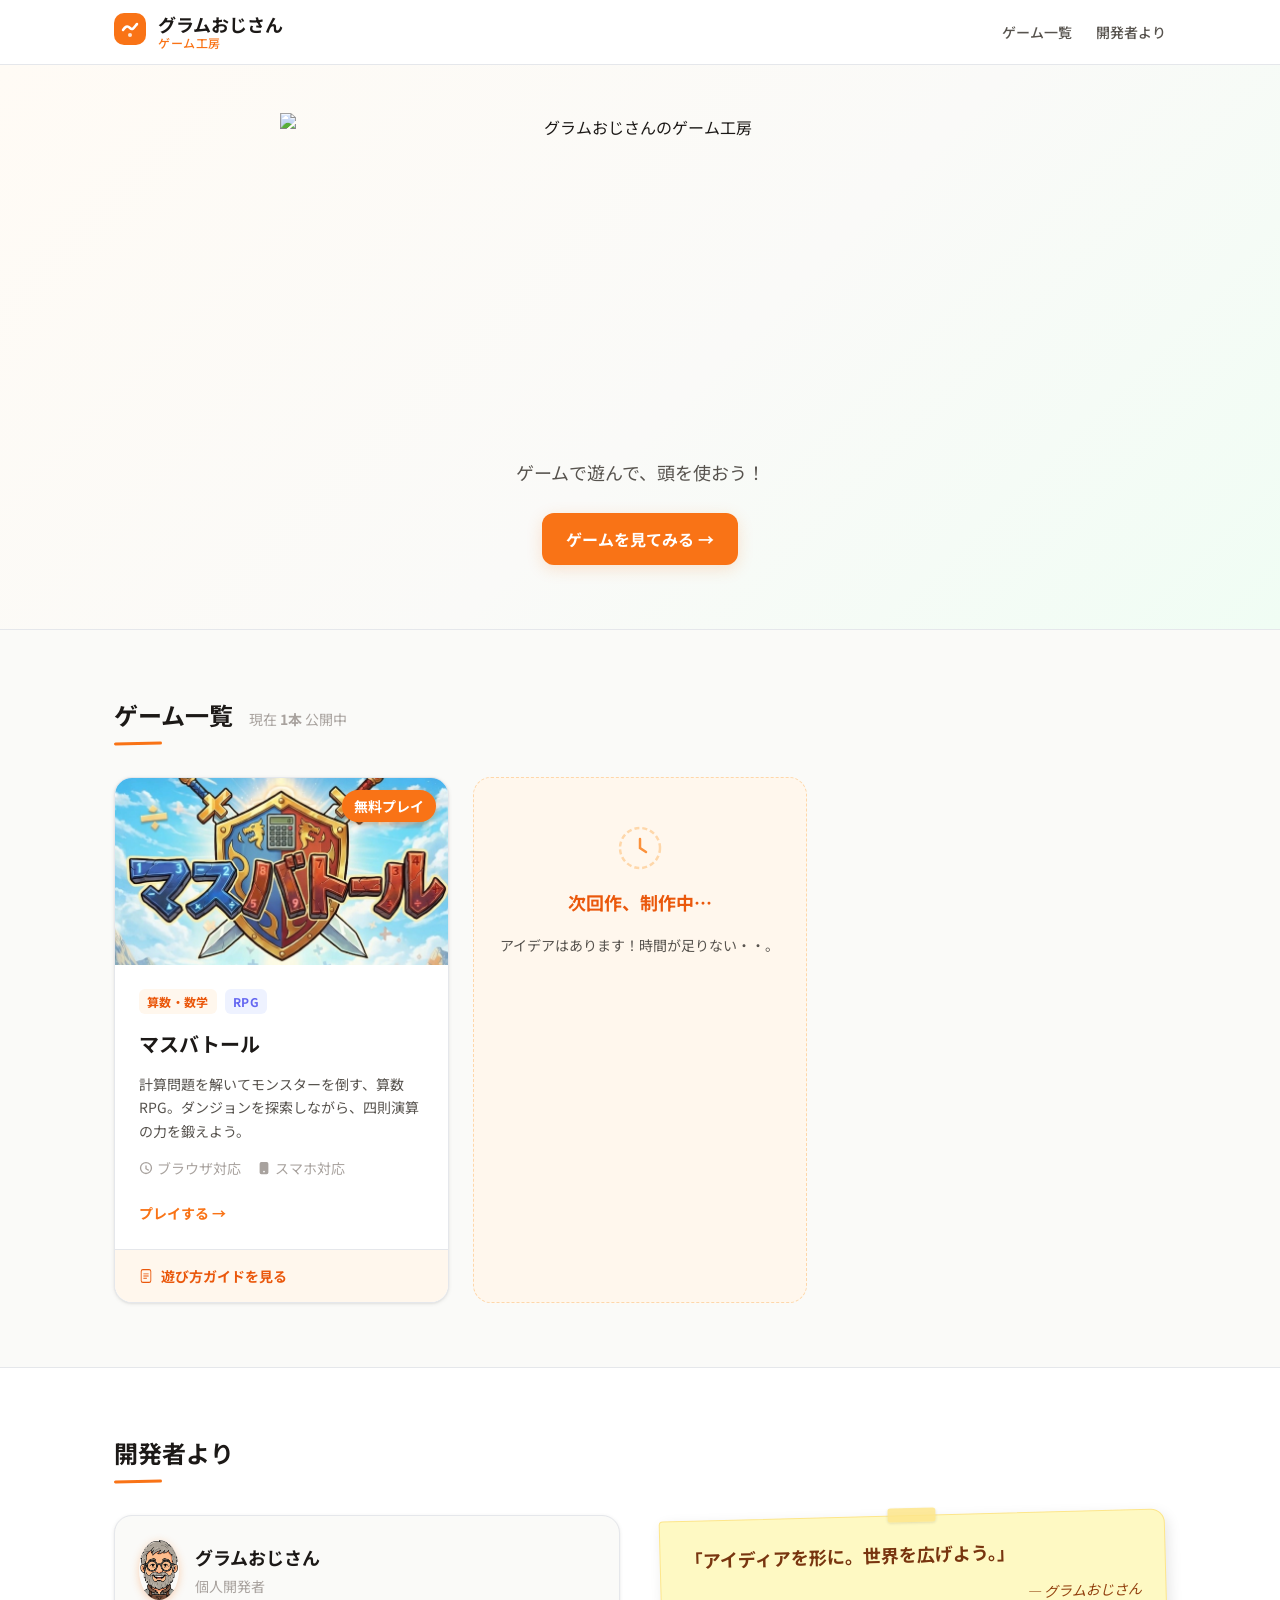
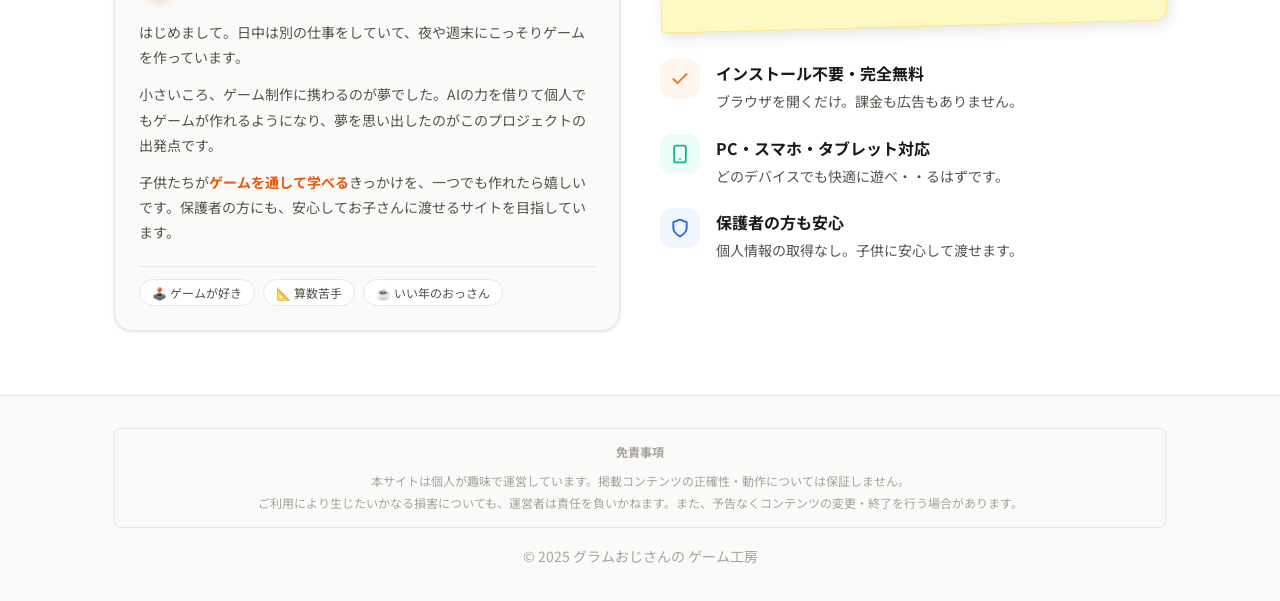
==== commit b6f43a2a: "バックアップ機能を追加" ====
--- a/index.html
+++ b/index.html
@@ -138,7 +138,7 @@
           <!-- 開発者メッセージカード -->
           <div class="dev-card">
             <div class="dev-card__header">
-              <img src="./Icon.webp" alt="グラムおじさん" class="dev-avatar">
+              <img src="./icon.webp" alt="グラムおじさん" class="dev-avatar">
               <div class="dev-card__profile">
                 <p class="dev-name">グラムおじさん</p>
                 <p class="dev-role">個人開発者</p>
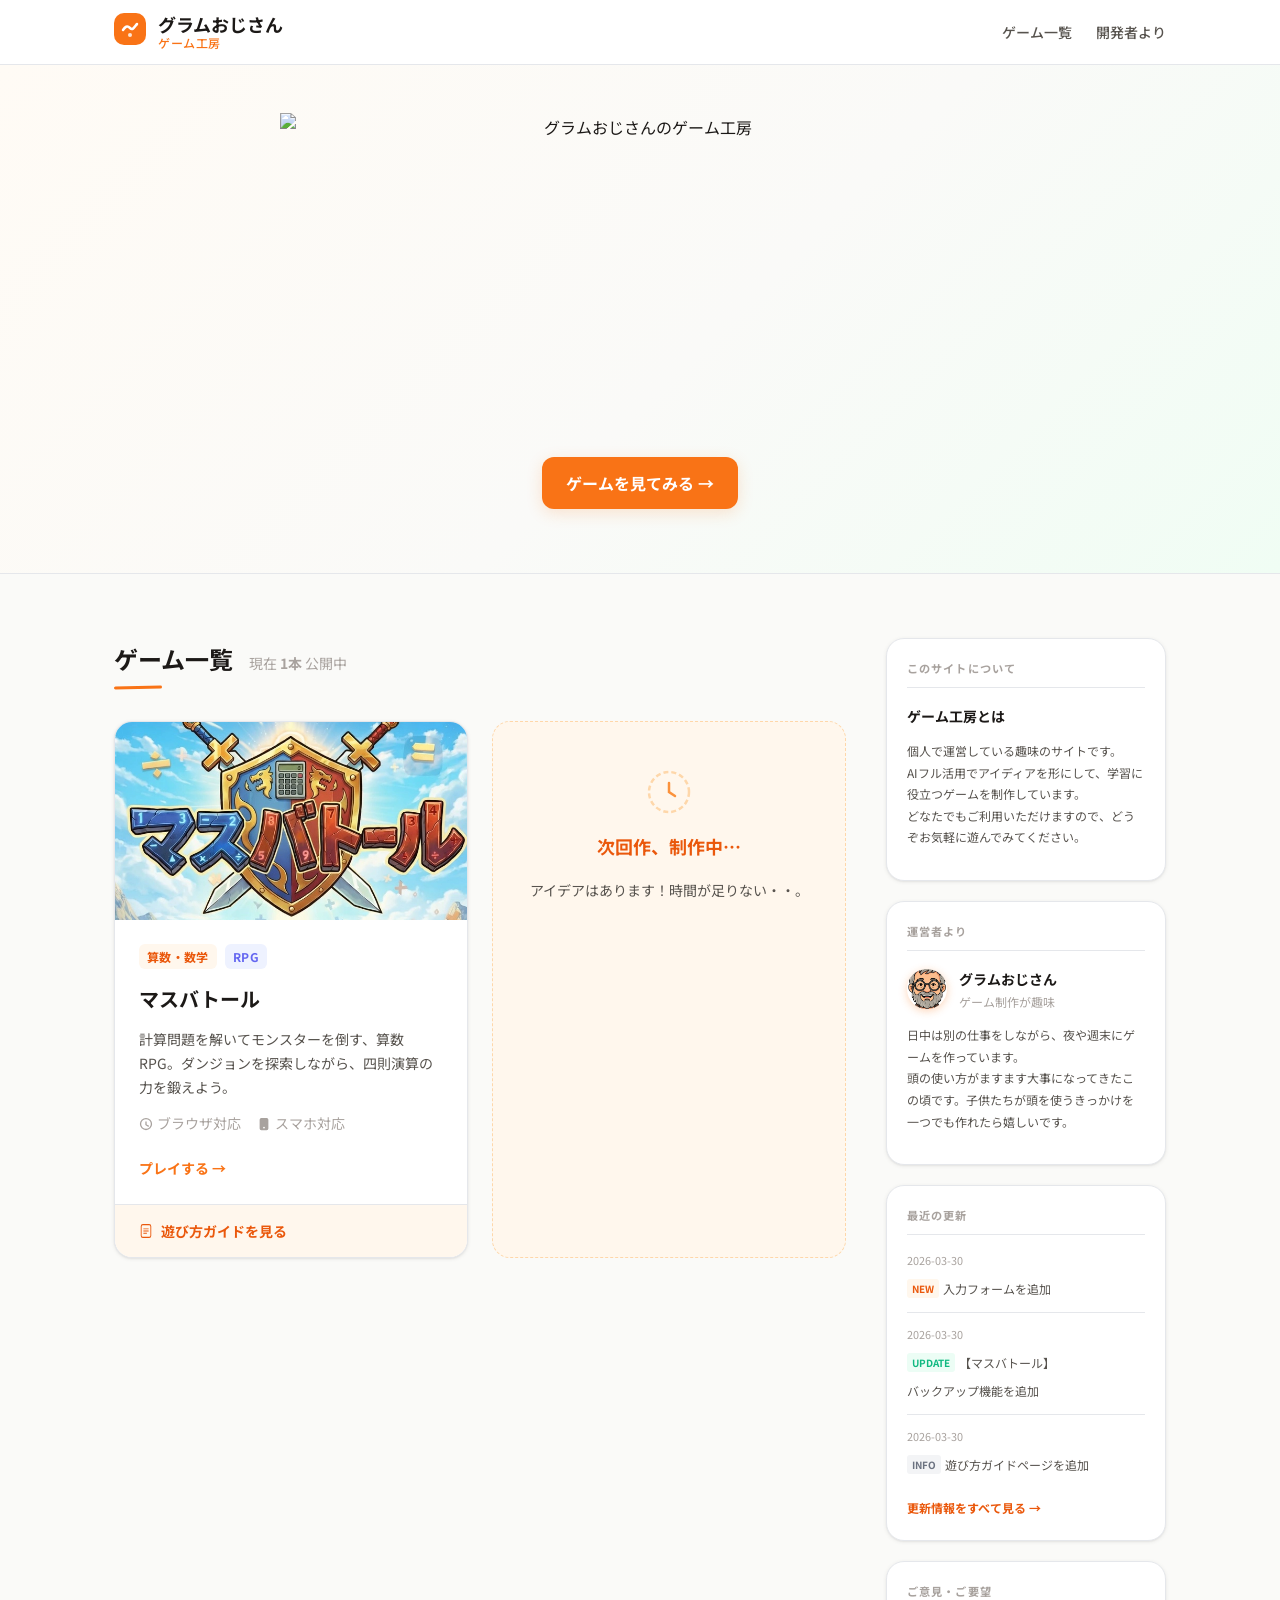
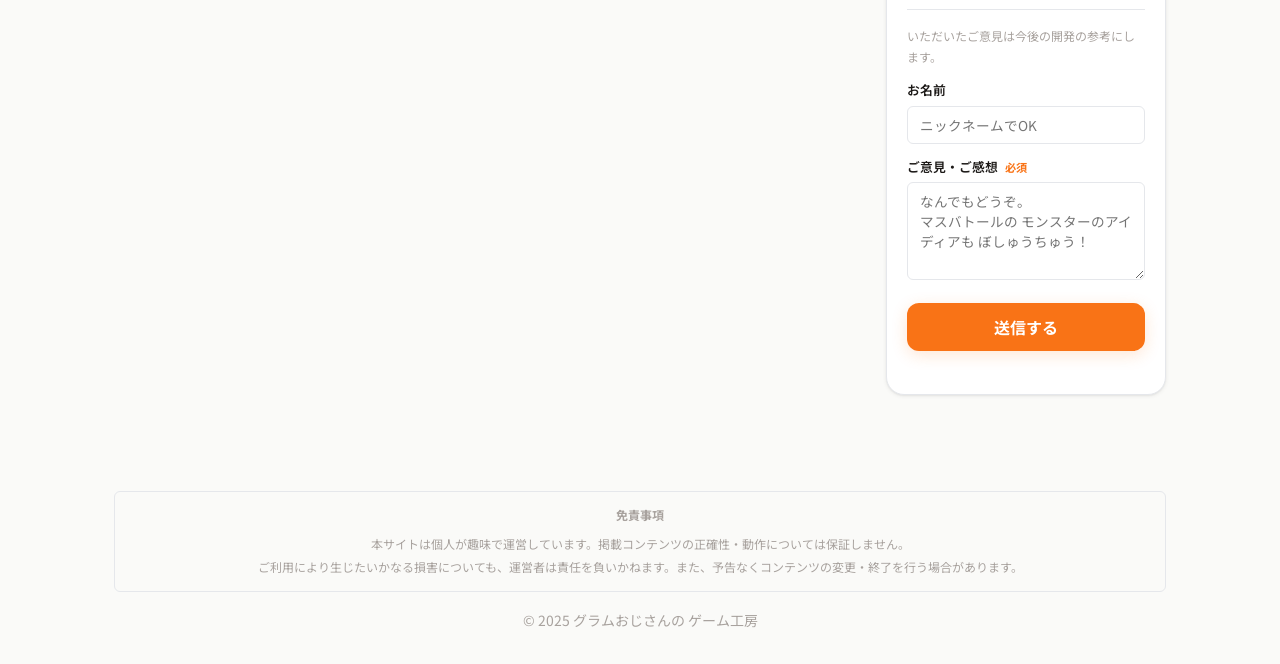
==== commit 36c63e67: "入力フォームを追加" ====
--- a/index.html
+++ b/index.html
@@ -1,5 +1,6 @@
 <!DOCTYPE html>
 <html lang="ja">
+
 <head>
   <meta charset="UTF-8">
   <meta name="viewport" content="width=device-width, initial-scale=1.0">
@@ -9,7 +10,31 @@
   <link rel="preconnect" href="https://fonts.gstatic.com" crossorigin>
   <link href="https://fonts.googleapis.com/css2?family=Noto+Sans+JP:wght@400;500;700&display=swap" rel="stylesheet">
   <link rel="stylesheet" href="style.css">
+  <style>
+    .disclaimer {
+      margin-bottom: 1rem;
+      padding: 0.75rem 1rem;
+      border: 1px solid #e5e7eb;
+      border-radius: 6px;
+    }
+
+    .disclaimer__title {
+      font-size: 0.75rem !important;
+      font-weight: 700;
+      color: #a8a29e !important;
+      text-align: center !important;
+      margin-bottom: 0.5rem;
+    }
+
+    .disclaimer__body {
+      font-size: 0.75rem !important;
+      color: #a8a29e !important;
+      line-height: 1.9;
+      text-align: center !important;
+    }
+  </style>
 </head>
+
 <body>
 
   <!-- ヘッダー -->
@@ -19,9 +44,10 @@
         <a href="/" class="site-logo" aria-label="Gramhark ゲーム工房 トップページ">
           <span class="logo-icon" aria-hidden="true">
             <svg width="32" height="32" viewBox="0 0 32 32" fill="none" xmlns="http://www.w3.org/2000/svg">
-              <rect width="32" height="32" rx="10" fill="#f97316"/>
-              <path d="M9 17 C11 14, 13 12, 16 15 C19 18, 21 13, 23 11" stroke="white" stroke-width="2.5" stroke-linecap="round" stroke-linejoin="round" fill="none"/>
-              <circle cx="16" cy="22" r="2" fill="white" opacity="0.8"/>
+              <rect width="32" height="32" rx="10" fill="#f97316" />
+              <path d="M9 17 C11 14, 13 12, 16 15 C19 18, 21 13, 23 11" stroke="white" stroke-width="2.5"
+                stroke-linecap="round" stroke-linejoin="round" fill="none" />
+              <circle cx="16" cy="22" r="2" fill="white" opacity="0.8" />
             </svg>
           </span>
           <div class="logo-text-group">
@@ -41,162 +67,167 @@
     <!-- ヒーローセクション -->
     <section class="hero">
       <div class="container">
-        <img
-          src="./Title.webp"
-          alt="グラムおじさんのゲーム工房"
-          class="hero-title-image"
-          width="900"
-          height="400"
-        >
-        <p class="hero-description">
-          ゲームで遊んで、頭を使おう！
-        </p>
+        <img src="./Title.webp" alt="グラムおじさんのゲーム工房" class="hero-title-image" width="900" height="400">
         <a href="#games" class="btn btn-primary">ゲームを見てみる →</a>
       </div>
     </section>
 
-    <!-- ゲーム一覧 -->
-    <section class="games-section" id="games" aria-labelledby="games-heading">
-      <div class="container">
-        <div class="section-header">
-          <h2 id="games-heading" class="section-title">ゲーム一覧</h2>
-          <p class="section-subtitle">現在 <strong>1本</strong> 公開中</p>
+    <!-- メインレイアウト（ゲーム一覧 ＋ サイドバー） -->
+    <div class="container">
+      <div class="page-layout">
+
+        <!-- メインコンテンツ：ゲーム一覧 -->
+        <div class="page-main">
+          <section class="games-section" id="games" aria-labelledby="games-heading">
+            <div class="section-header">
+              <h2 id="games-heading" class="section-title">ゲーム一覧</h2>
+              <p class="section-subtitle">現在 <strong>1本</strong> 公開中</p>
+            </div>
+
+            <ul class="game-grid" role="list">
+
+              <!-- MathBattler カード -->
+              <li class="game-card">
+                <a href="./MathBattler/" class="game-card__link" aria-label="マスバトール をプレイする">
+                  <div class="game-card__thumbnail">
+                    <img src="./MathBattler/assets/image/UI/title.webp" alt="マスバトール ゲーム画面" loading="lazy" width="400"
+                      height="225">
+                  </div>
+                  <div class="game-card__body">
+                    <div class="game-card__tags" aria-label="ジャンル">
+                      <span class="tag tag--math">算数・数学</span>
+                      <span class="tag tag--rpg">RPG</span>
+                    </div>
+                    <h3 class="game-card__title">マスバトール</h3>
+                    <p class="game-card__description">
+                      計算問題を解いてモンスターを倒す、算数RPG。ダンジョンを探索しながら、四則演算の力を鍛えよう。
+                    </p>
+                    <div class="game-card__meta">
+                      <span class="meta-item">
+                        <svg class="meta-icon" viewBox="0 0 16 16" aria-hidden="true">
+                          <path
+                            d="M8 1a7 7 0 1 0 0 14A7 7 0 0 0 8 1zm0 1.5a5.5 5.5 0 1 1 0 11 5.5 5.5 0 0 1 0-11zm.75 2.5h-1.5v4.25l3.5 2.1.75-1.24-2.75-1.65V5z" />
+                        </svg>
+                        ブラウザ対応
+                      </span>
+                      <span class="meta-item">
+                        <svg class="meta-icon" viewBox="0 0 16 16" aria-hidden="true">
+                          <path
+                            d="M11 1H5a2 2 0 0 0-2 2v10a2 2 0 0 0 2 2h6a2 2 0 0 0 2-2V3a2 2 0 0 0-2-2zm-3 12a1 1 0 1 1 0-2 1 1 0 0 1 0 2z" />
+                        </svg>
+                        スマホ対応
+                      </span>
+                    </div>
+                    <span class="game-card__cta" aria-hidden="true">プレイする →</span>
+                  </div>
+                </a>
+                <div class="game-card__footer">
+                  <a href="./MathBattler/manual.html" class="game-card__manual-link" aria-label="マスバトール 遊び方ガイドを見る">
+                    <svg class="meta-icon" viewBox="0 0 16 16" aria-hidden="true" fill="currentColor">
+                      <path
+                        d="M2 2.5A2.5 2.5 0 0 1 4.5 0h7A2.5 2.5 0 0 1 14 2.5v11a2.5 2.5 0 0 1-2.5 2.5h-7A2.5 2.5 0 0 1 2 13.5V2.5zm2.5-1A1.5 1.5 0 0 0 3 3v10a1.5 1.5 0 0 0 1.5 1.5h7A1.5 1.5 0 0 0 13 13V3a1.5 1.5 0 0 0-1.5-1.5h-7zM5 5h6v1H5V5zm0 2.5h6v1H5v-1zM5 10h4v1H5v-1z" />
+                    </svg>
+                    遊び方ガイドを見る
+                  </a>
+                </div>
+              </li>
+
+              <!-- 今後追加予定カード -->
+              <li class="game-card game-card--coming-soon" aria-label="近日公開予定">
+                <div class="game-card__body">
+                  <div class="game-card__coming-icon" aria-hidden="true">
+                    <svg width="44" height="44" viewBox="0 0 44 44" fill="none">
+                      <circle cx="22" cy="22" r="20" stroke="#fed7aa" stroke-width="2.5" stroke-dasharray="5 3" />
+                      <path d="M22 13v9l6 4" stroke="#fb923c" stroke-width="2.5" stroke-linecap="round" />
+                    </svg>
+                  </div>
+                  <h3 class="game-card__title">次回作、制作中…</h3>
+                  <p class="game-card__description">アイデアはあります！時間が足りない・・。</p>
+                </div>
+              </li>
+
+            </ul>
+          </section>
         </div>
 
-        <ul class="game-grid" role="list">
-
-          <!-- MathBattler カード -->
-          <li class="game-card">
-            <a href="./MathBattler/" class="game-card__link" aria-label="マスバトール をプレイする">
-              <div class="game-card__thumbnail">
-                <img
-                  src="./MathBattler/assets/image/UI/title.webp"
-                  alt="マスバトール ゲーム画面"
-                  loading="lazy"
-                  width="400"
-                  height="225"
-                >
-                <span class="game-card__badge">無料プレイ</span>
-              </div>
-              <div class="game-card__body">
-                <div class="game-card__tags" aria-label="ジャンル">
-                  <span class="tag tag--math">算数・数学</span>
-                  <span class="tag tag--rpg">RPG</span>
-                </div>
-                <h3 class="game-card__title">マスバトール</h3>
-                <p class="game-card__description">
-                  計算問題を解いてモンスターを倒す、算数RPG。ダンジョンを探索しながら、四則演算の力を鍛えよう。
-                </p>
-                <div class="game-card__meta">
-                  <span class="meta-item">
-                    <svg class="meta-icon" viewBox="0 0 16 16" aria-hidden="true"><path d="M8 1a7 7 0 1 0 0 14A7 7 0 0 0 8 1zm0 1.5a5.5 5.5 0 1 1 0 11 5.5 5.5 0 0 1 0-11zm.75 2.5h-1.5v4.25l3.5 2.1.75-1.24-2.75-1.65V5z"/></svg>
-                    ブラウザ対応
-                  </span>
-                  <span class="meta-item">
-                    <svg class="meta-icon" viewBox="0 0 16 16" aria-hidden="true"><path d="M11 1H5a2 2 0 0 0-2 2v10a2 2 0 0 0 2 2h6a2 2 0 0 0 2-2V3a2 2 0 0 0-2-2zm-3 12a1 1 0 1 1 0-2 1 1 0 0 1 0 2z"/></svg>
-                    スマホ対応
-                  </span>
-                </div>
-                <span class="game-card__cta" aria-hidden="true">プレイする →</span>
-              </div>
-            </a>
-            <div class="game-card__footer">
-              <a href="./MathBattler/manual.html" class="game-card__manual-link" aria-label="マスバトール 遊び方ガイドを見る">
-                <svg class="meta-icon" viewBox="0 0 16 16" aria-hidden="true" fill="currentColor"><path d="M2 2.5A2.5 2.5 0 0 1 4.5 0h7A2.5 2.5 0 0 1 14 2.5v11a2.5 2.5 0 0 1-2.5 2.5h-7A2.5 2.5 0 0 1 2 13.5V2.5zm2.5-1A1.5 1.5 0 0 0 3 3v10a1.5 1.5 0 0 0 1.5 1.5h7A1.5 1.5 0 0 0 13 13V3a1.5 1.5 0 0 0-1.5-1.5h-7zM5 5h6v1H5V5zm0 2.5h6v1H5v-1zM5 10h4v1H5v-1z"/></svg>
-                遊び方ガイドを見る
-              </a>
+        <!-- サイドバー -->
+        <aside class="page-sidebar" id="about" aria-label="サイト情報">
+
+          <!-- サイト説明 -->
+          <div class="sidebar-widget">
+            <p class="sidebar-widget__title">このサイトについて</p>
+            <div class="sidebar-dev__header">
+              <div>
+                <p class="sidebar-dev__name">ゲーム工房とは</p>
+              </div>
             </div>
-          </li>
-
-          <!-- 今後追加予定カード -->
-          <li class="game-card game-card--coming-soon" aria-label="近日公開予定">
-            <div class="game-card__body">
-              <div class="game-card__coming-icon" aria-hidden="true">
-                <svg width="44" height="44" viewBox="0 0 44 44" fill="none">
-                  <circle cx="22" cy="22" r="20" stroke="#fed7aa" stroke-width="2.5" stroke-dasharray="5 3"/>
-                  <path d="M22 13v9l6 4" stroke="#fb923c" stroke-width="2.5" stroke-linecap="round"/>
-                </svg>
-              </div>
-              <h3 class="game-card__title">次回作、制作中…</h3>
-              <p class="game-card__description">アイデアはあります！時間が足りない・・。</p>
+            <p class="sidebar-dev__bio">
+              個人で運営している趣味のサイトです。<br>AIフル活用でアイディアを形にして、学習に役立つゲームを制作しています。<br>どなたでもご利用いただけますので、どうぞお気軽に遊んでみてください。</p>
+          </div>
+
+          <!-- 開発者ウィジェット -->
+          <div class="sidebar-widget">
+            <p class="sidebar-widget__title">運営者より</p>
+            <div class="sidebar-dev__header">
+              <img src="./icon.webp" alt="グラムおじさん" class="sidebar-dev__avatar">
+              <div>
+                <p class="sidebar-dev__name">グラムおじさん</p>
+                <p class="sidebar-dev__role">ゲーム制作が趣味</p>
+              </div>
             </div>
-          </li>
-
-        </ul>
-      </div>
-    </section>
-
-    <!-- 開発者より -->
-    <section class="about-section" id="about" aria-labelledby="about-heading">
-      <div class="container">
-        <div class="section-header">
-          <h2 id="about-heading" class="section-title">開発者より</h2>
-        </div>
-
-        <div class="about-layout">
-
-          <!-- 開発者メッセージカード -->
-          <div class="dev-card">
-            <div class="dev-card__header">
-              <img src="./icon.webp" alt="グラムおじさん" class="dev-avatar">
-              <div class="dev-card__profile">
-                <p class="dev-name">グラムおじさん</p>
-                <p class="dev-role">個人開発者</p>
-              </div>
-            </div>
-            <div class="dev-card__body">
-              <p>はじめまして。日中は別の仕事をしていて、夜や週末にこっそりゲームを作っています。</p>
-              <p>小さいころ、ゲーム制作に携わるのが夢でした。AIの力を借りて個人でもゲームが作れるようになり、夢を思い出したのがこのプロジェクトの出発点です。</p>
-              <p>子供たちが<strong>ゲームを通して学べる</strong>きっかけを、一つでも作れたら嬉しいです。保護者の方にも、安心してお子さんに渡せるサイトを目指しています。</p>
-            </div>
-            <div class="dev-card__footer">
-              <span class="dev-card__tag">🕹️ ゲームが好き</span>
-              <span class="dev-card__tag">📐 算数苦手</span>
-              <span class="dev-card__tag">☕ いい年のおっさん</span>
-            </div>
-          </div>
-
-          <!-- 付箋 ＋ 特長リスト -->
-          <div class="about-right">
-            <div class="sticky-note" aria-label="開発者の想い">
-              <p class="sticky-note__text">「アイディアを形に。世界を広げよう。」</p>
-              <p class="sticky-note__sign">— グラムおじさん</p>
-            </div>
-
-            <ul class="feature-list" role="list" aria-label="サイトの特長">
-              <li class="feature-item">
-                <span class="feature-icon feature-icon--orange" aria-hidden="true">
-                  <svg viewBox="0 0 24 24" fill="none" stroke="currentColor" stroke-width="2.2" stroke-linecap="round" stroke-linejoin="round"><polyline points="20 6 9 17 4 12"/></svg>
-                </span>
-                <div>
-                  <strong>インストール不要・完全無料</strong>
-                  <p>ブラウザを開くだけ。課金も広告もありません。</p>
-                </div>
-              </li>
-              <li class="feature-item">
-                <span class="feature-icon feature-icon--green" aria-hidden="true">
-                  <svg viewBox="0 0 24 24" fill="none" stroke="currentColor" stroke-width="2.2" stroke-linecap="round" stroke-linejoin="round"><rect x="5" y="2" width="14" height="20" rx="2"/><line x1="12" y1="18" x2="12.01" y2="18"/></svg>
-                </span>
-                <div>
-                  <strong>PC・スマホ・タブレット対応</strong>
-                  <p>どのデバイスでも快適に遊べ・・るはずです。</p>
-                </div>
-              </li>
-              <li class="feature-item">
-                <span class="feature-icon feature-icon--blue" aria-hidden="true">
-                  <svg viewBox="0 0 24 24" fill="none" stroke="currentColor" stroke-width="2.2" stroke-linecap="round" stroke-linejoin="round"><path d="M12 22s8-4 8-10V5l-8-3-8 3v7c0 6 8 10 8 10z"/></svg>
-                </span>
-                <div>
-                  <strong>保護者の方も安心</strong>
-                  <p>個人情報の取得なし。子供に安心して渡せます。</p>
-                </div>
+            <p class="sidebar-dev__bio">
+              日中は別の仕事をしながら、夜や週末にゲームを作っています。<br>頭の使い方がますます大事になってきたこの頃です。子供たちが頭を使うきっかけを一つでも作れたら嬉しいです。</p>
+          </div>
+
+          <!-- 最近の更新 -->
+          <div class="sidebar-widget">
+            <p class="sidebar-widget__title">最近の更新</p>
+            <ul class="update-list">
+              <li class="update-item">
+                <span class="update-item__date">2026-03-30</span>
+                <span class="update-item__badge update-item__badge--new">NEW</span><span
+                  class="update-item__text">入力フォームを追加</span>
+              </li>
+              <li class="update-item">
+                <span class="update-item__date">2026-03-30</span>
+                <span class="update-item__badge update-item__badge--update">UPDATE</span><span
+                  class="update-item__text">【マスバトール】<br>バックアップ機能を追加</span>
+              </li>
+              <li class="update-item">
+                <span class="update-item__date">2026-03-30</span>
+                <span class="update-item__badge update-item__badge--info">INFO</span><span
+                  class="update-item__text">遊び方ガイドページを追加</span>
               </li>
             </ul>
-          </div>
-
-        </div>
-      </div>
-    </section>
+            <a href="./updates.html" class="sidebar-link">更新情報をすべて見る →</a>
+          </div>
+
+          <!-- ご意見・ご要望 -->
+          <div class="sidebar-widget">
+            <p class="sidebar-widget__title">ご意見・ご要望</p>
+            <p class="contact-form__note">いただいたご意見は今後の開発の参考にします。</p>
+            <form id="contactForm" class="contact-form" novalidate>
+              <div class="contact-form__field">
+                <label for="contactName" class="contact-form__label">お名前</label>
+                <input type="text" id="contactName" name="name" class="contact-form__input" placeholder="ニックネームでOK"
+                  maxlength="50">
+              </div>
+              <div class="contact-form__field">
+                <label for="contactMessage" class="contact-form__label">ご意見・ご感想 <span
+                    class="contact-form__required">必須</span></label>
+                <textarea id="contactMessage" name="message" class="contact-form__textarea"
+                  placeholder="なんでもどうぞ。&#10;マスバトールの モンスターのアイディアも ぼしゅうちゅう！" rows="4" maxlength="1000"
+                  required></textarea>
+              </div>
+              <button type="submit" class="contact-form__submit btn btn-primary">送信する</button>
+              <p id="contactStatus" class="contact-form__status" aria-live="polite"></p>
+            </form>
+          </div>
+
+        </aside>
+
+      </div>
+    </div>
   </main>
 
   <!-- フッター -->
@@ -213,5 +244,47 @@
     </div>
   </footer>
 
+  <script>
+    const APPS_SCRIPT_URL = 'https://script.google.com/macros/s/AKfycbziDH1zsPxr6wWaqqXhCknY28IbYsNo3tGsRkliEOTKn2NSBKEBW5jUoRVAeFHSg_ZB/exec';
+
+    document.getElementById('contactForm').addEventListener('submit', function (e) {
+      e.preventDefault();
+      const name = document.getElementById('contactName').value.trim();
+      const message = document.getElementById('contactMessage').value.trim();
+      const status = document.getElementById('contactStatus');
+
+      if (!message) {
+        status.textContent = 'ご意見・ご感想を入力してください。';
+        status.className = 'contact-form__status contact-form__status--error';
+        return;
+      }
+
+      const submitBtn = this.querySelector('.contact-form__submit');
+      submitBtn.disabled = true;
+      submitBtn.textContent = '送信中…';
+      status.textContent = '';
+      status.className = 'contact-form__status';
+
+      const formData = new URLSearchParams();
+      formData.append('name', name || '(匿名)');
+      formData.append('message', message);
+
+      fetch(APPS_SCRIPT_URL, { method: 'POST', mode: 'no-cors', body: formData })
+        .then(() => {
+          status.textContent = '送信しました！ありがとうございます。';
+          status.className = 'contact-form__status contact-form__status--success';
+          document.getElementById('contactForm').reset();
+        })
+        .catch(() => {
+          status.textContent = '送信に失敗しました。しばらくしてからお試しください。';
+          status.className = 'contact-form__status contact-form__status--error';
+        })
+        .finally(() => {
+          submitBtn.disabled = false;
+          submitBtn.textContent = '送信する';
+        });
+    });
+  </script>
 </body>
-</html>
+
+</html>
--- a/style.css
+++ b/style.css
@@ -107,6 +107,7 @@
 .btn {
   display: inline-flex;
   align-items: center;
+  justify-content: center;
   gap: var(--space-2);
   padding: var(--space-3) var(--space-6);
   border-radius: var(--radius-md);
@@ -617,6 +618,321 @@
   color: var(--color-text-secondary);
 }
 
+/* ---------- ページレイアウト（サイドバー） ---------- */
+.page-layout {
+  display: grid;
+  grid-template-columns: 1fr 280px;
+  gap: var(--space-10);
+  align-items: start;
+  padding-block: var(--space-16);
+}
+
+.page-main {
+  min-width: 0;
+}
+
+.page-main .games-section {
+  padding-block: 0;
+}
+
+.page-sidebar {
+  display: flex;
+  flex-direction: column;
+  gap: var(--space-5);
+  position: sticky;
+  top: 80px;
+}
+
+/* ---------- サイドバーウィジェット ---------- */
+.sidebar-widget {
+  background: var(--color-surface);
+  border: 1.5px solid var(--color-border);
+  border-radius: var(--radius-lg);
+  padding: var(--space-5);
+  box-shadow: var(--shadow-sm);
+}
+
+.sidebar-widget__title {
+  font-size: 0.7rem;
+  font-weight: 700;
+  color: var(--color-text-muted);
+  text-transform: uppercase;
+  letter-spacing: .1em;
+  margin-bottom: var(--space-4);
+  padding-bottom: var(--space-2);
+  border-bottom: 1px solid var(--color-border);
+}
+
+/* 開発者ウィジェット */
+.sidebar-dev__header {
+  display: flex;
+  align-items: center;
+  gap: var(--space-3);
+  margin-bottom: var(--space-3);
+}
+
+.sidebar-dev__avatar {
+  width: 40px;
+  height: 40px;
+  border-radius: 50%;
+  object-fit: cover;
+  flex-shrink: 0;
+  box-shadow: 0 2px 8px rgba(249,115,22,.3);
+}
+
+.sidebar-dev__name {
+  font-weight: 700;
+  font-size: var(--text-sm);
+  color: var(--color-text-primary);
+}
+
+.sidebar-dev__role {
+  font-size: var(--text-xs);
+  color: var(--color-text-muted);
+}
+
+.sidebar-dev__bio {
+  font-size: var(--text-xs);
+  color: var(--color-text-secondary);
+  line-height: 1.8;
+  margin-bottom: var(--space-3);
+}
+
+.sidebar-dev__tags {
+  display: flex;
+  flex-wrap: wrap;
+  gap: var(--space-1);
+}
+
+.sidebar-dev__tag {
+  font-size: 0.68rem;
+  background: var(--color-bg);
+  border: 1px solid var(--color-border);
+  border-radius: 999px;
+  padding: 1px var(--space-2);
+  color: var(--color-text-secondary);
+}
+
+/* 更新情報ウィジェット */
+.update-list {
+  list-style: none;
+  display: flex;
+  flex-direction: column;
+  gap: var(--space-3);
+  margin-bottom: var(--space-4);
+}
+
+.update-item {
+  padding-bottom: var(--space-3);
+  border-bottom: 1px solid var(--color-border);
+}
+
+.update-item:last-child {
+  border-bottom: none;
+  padding-bottom: 0;
+}
+
+.update-item__date {
+  display: block;
+  font-size: 0.68rem;
+  color: var(--color-text-muted);
+  margin-bottom: 2px;
+}
+
+.update-item__badge {
+  display: inline-block;
+  padding: 1px 5px;
+  border-radius: 3px;
+  font-size: 0.62rem;
+  font-weight: 700;
+  margin-right: 4px;
+  vertical-align: middle;
+}
+
+.update-item__badge--new    { background: var(--color-orange-light); color: var(--color-orange-dark); }
+.update-item__badge--fix    { background: var(--color-blue-light);   color: var(--color-blue-dark); }
+.update-item__badge--update { background: var(--color-green-light);  color: var(--color-green); }
+.update-item__badge--info   { background: #f3f4f6; color: #6b7280; }
+
+.update-item__text {
+  font-size: var(--text-xs);
+  color: var(--color-text-secondary);
+  vertical-align: middle;
+}
+
+.sidebar-link {
+  display: inline-flex;
+  align-items: center;
+  gap: var(--space-1);
+  font-size: var(--text-xs);
+  font-weight: 700;
+  color: var(--color-orange-dark);
+  transition: color var(--transition);
+}
+
+.sidebar-link:hover { color: var(--color-orange); }
+
+/* このサイトについてウィジェット */
+.sidebar-features {
+  list-style: none;
+  display: flex;
+  flex-direction: column;
+  gap: var(--space-3);
+}
+
+.sidebar-feature-item {
+  display: flex;
+  align-items: flex-start;
+  gap: var(--space-2);
+}
+
+.sidebar-feature-icon {
+  flex-shrink: 0;
+  width: 20px;
+  height: 20px;
+  border-radius: 4px;
+  display: flex;
+  align-items: center;
+  justify-content: center;
+  margin-top: 1px;
+}
+
+.sidebar-feature-icon--orange { background: var(--color-orange-light); color: var(--color-orange); }
+.sidebar-feature-icon--green  { background: var(--color-green-light);  color: var(--color-green); }
+.sidebar-feature-icon--blue   { background: var(--color-blue-light);   color: var(--color-blue-dark); }
+
+.sidebar-feature-icon svg { width: 11px; height: 11px; }
+
+.sidebar-feature-item span {
+  font-size: var(--text-xs);
+  color: var(--color-text-secondary);
+  line-height: 1.7;
+}
+
+.sidebar-feature-item strong {
+  color: var(--color-text-primary);
+  display: block;
+}
+
+/* ---------- 更新情報ページ ---------- */
+.updates-hero {
+  padding-block: var(--space-10) var(--space-8);
+  background: linear-gradient(135deg, #fffbf5 0%, #fafaf8 55%, #f0fdf4 100%);
+  border-bottom: 1px solid var(--color-border);
+}
+
+.updates-hero .container {
+  display: flex;
+  align-items: center;
+  gap: var(--space-4);
+}
+
+.updates-hero__back {
+  font-size: var(--text-sm);
+  color: var(--color-text-muted);
+  transition: color var(--transition);
+  flex-shrink: 0;
+}
+
+.updates-hero__back:hover { color: var(--color-orange); }
+
+.updates-hero__title {
+  font-size: var(--text-3xl);
+  font-weight: 700;
+  color: var(--color-text-primary);
+}
+
+.updates-hero__sub {
+  font-size: var(--text-sm);
+  color: var(--color-text-muted);
+  margin-top: var(--space-1);
+}
+
+.updates-content {
+  padding-block: var(--space-12);
+}
+
+.updates-timeline {
+  list-style: none;
+  display: flex;
+  flex-direction: column;
+  gap: 0;
+  max-width: 720px;
+}
+
+.timeline-item {
+  display: grid;
+  grid-template-columns: 120px 1fr;
+  gap: var(--space-6);
+  padding-bottom: var(--space-8);
+  position: relative;
+}
+
+.timeline-item::before {
+  content: '';
+  position: absolute;
+  left: 108px;
+  top: 8px;
+  bottom: 0;
+  width: 2px;
+  background: var(--color-border);
+}
+
+.timeline-item:last-child::before { display: none; }
+
+.timeline-item__date {
+  font-size: var(--text-sm);
+  color: var(--color-text-muted);
+  padding-top: 4px;
+  text-align: right;
+  font-variant-numeric: tabular-nums;
+}
+
+.timeline-item__body {
+  padding-left: var(--space-6);
+  position: relative;
+}
+
+.timeline-item__body::before {
+  content: '';
+  position: absolute;
+  left: -1px;
+  top: 8px;
+  width: 10px;
+  height: 10px;
+  border-radius: 50%;
+  background: var(--color-orange);
+  border: 2px solid var(--color-surface);
+  box-shadow: 0 0 0 2px var(--color-orange-mid);
+}
+
+.timeline-item__badge {
+  display: inline-block;
+  padding: 2px 8px;
+  border-radius: 4px;
+  font-size: var(--text-xs);
+  font-weight: 700;
+  margin-bottom: var(--space-2);
+}
+
+.timeline-item__badge--new    { background: var(--color-orange-light); color: var(--color-orange-dark); }
+.timeline-item__badge--fix    { background: var(--color-blue-light);   color: var(--color-blue-dark); }
+.timeline-item__badge--update { background: var(--color-green-light);  color: var(--color-green); }
+.timeline-item__badge--info   { background: #f3f4f6; color: #6b7280; }
+
+.timeline-item__title {
+  font-size: var(--text-base);
+  font-weight: 700;
+  color: var(--color-text-primary);
+  margin-bottom: var(--space-1);
+}
+
+.timeline-item__desc {
+  font-size: var(--text-sm);
+  color: var(--color-text-secondary);
+  line-height: 1.75;
+}
+
 /* ---------- フッター ---------- */
 .site-footer {
   padding-block: var(--space-8);
@@ -671,6 +987,25 @@
   .sticky-note {
     transform: rotate(-0.8deg);
   }
+
+  .page-layout {
+    grid-template-columns: 1fr;
+    gap: var(--space-8);
+    padding-block: var(--space-10);
+  }
+
+  .page-sidebar {
+    position: static;
+  }
+
+  .timeline-item {
+    grid-template-columns: 90px 1fr;
+    gap: var(--space-4);
+  }
+
+  .timeline-item::before {
+    left: 78px;
+  }
 }
 
 /* スマートフォン (〜 640px) */
@@ -705,3 +1040,75 @@
     gap: var(--space-2);
   }
 }
+
+/* ---------- お問い合わせフォーム ---------- */
+.contact-form__note {
+  font-size: 0.75rem;
+  color: var(--color-text-muted);
+  margin-bottom: var(--space-3);
+  line-height: 1.7;
+}
+
+.contact-form__field {
+  margin-bottom: var(--space-3);
+}
+
+.contact-form__label {
+  display: block;
+  font-size: 0.8rem;
+  font-weight: 600;
+  color: var(--color-text);
+  margin-bottom: var(--space-1);
+}
+
+.contact-form__required {
+  font-size: 0.7rem;
+  color: var(--color-orange);
+  font-weight: 700;
+  margin-left: 0.25rem;
+}
+
+.contact-form__input,
+.contact-form__textarea {
+  width: 100%;
+  padding: 0.5rem 0.75rem;
+  border: 1px solid var(--color-border);
+  border-radius: 6px;
+  font-size: 0.85rem;
+  font-family: inherit;
+  color: var(--color-text);
+  background: var(--color-surface);
+  transition: border-color 0.15s, box-shadow 0.15s;
+  resize: vertical;
+}
+
+.contact-form__input:focus,
+.contact-form__textarea:focus {
+  outline: none;
+  border-color: var(--color-orange);
+  box-shadow: 0 0 0 3px rgba(249, 115, 22, 0.15);
+}
+
+.contact-form__submit {
+  width: 100%;
+  margin-top: var(--space-1);
+}
+
+.contact-form__submit:disabled {
+  opacity: 0.6;
+  cursor: not-allowed;
+}
+
+.contact-form__status {
+  margin-top: var(--space-2);
+  font-size: 0.8rem;
+  min-height: 1.2em;
+}
+
+.contact-form__status--success {
+  color: #16a34a;
+}
+
+.contact-form__status--error {
+  color: #dc2626;
+}
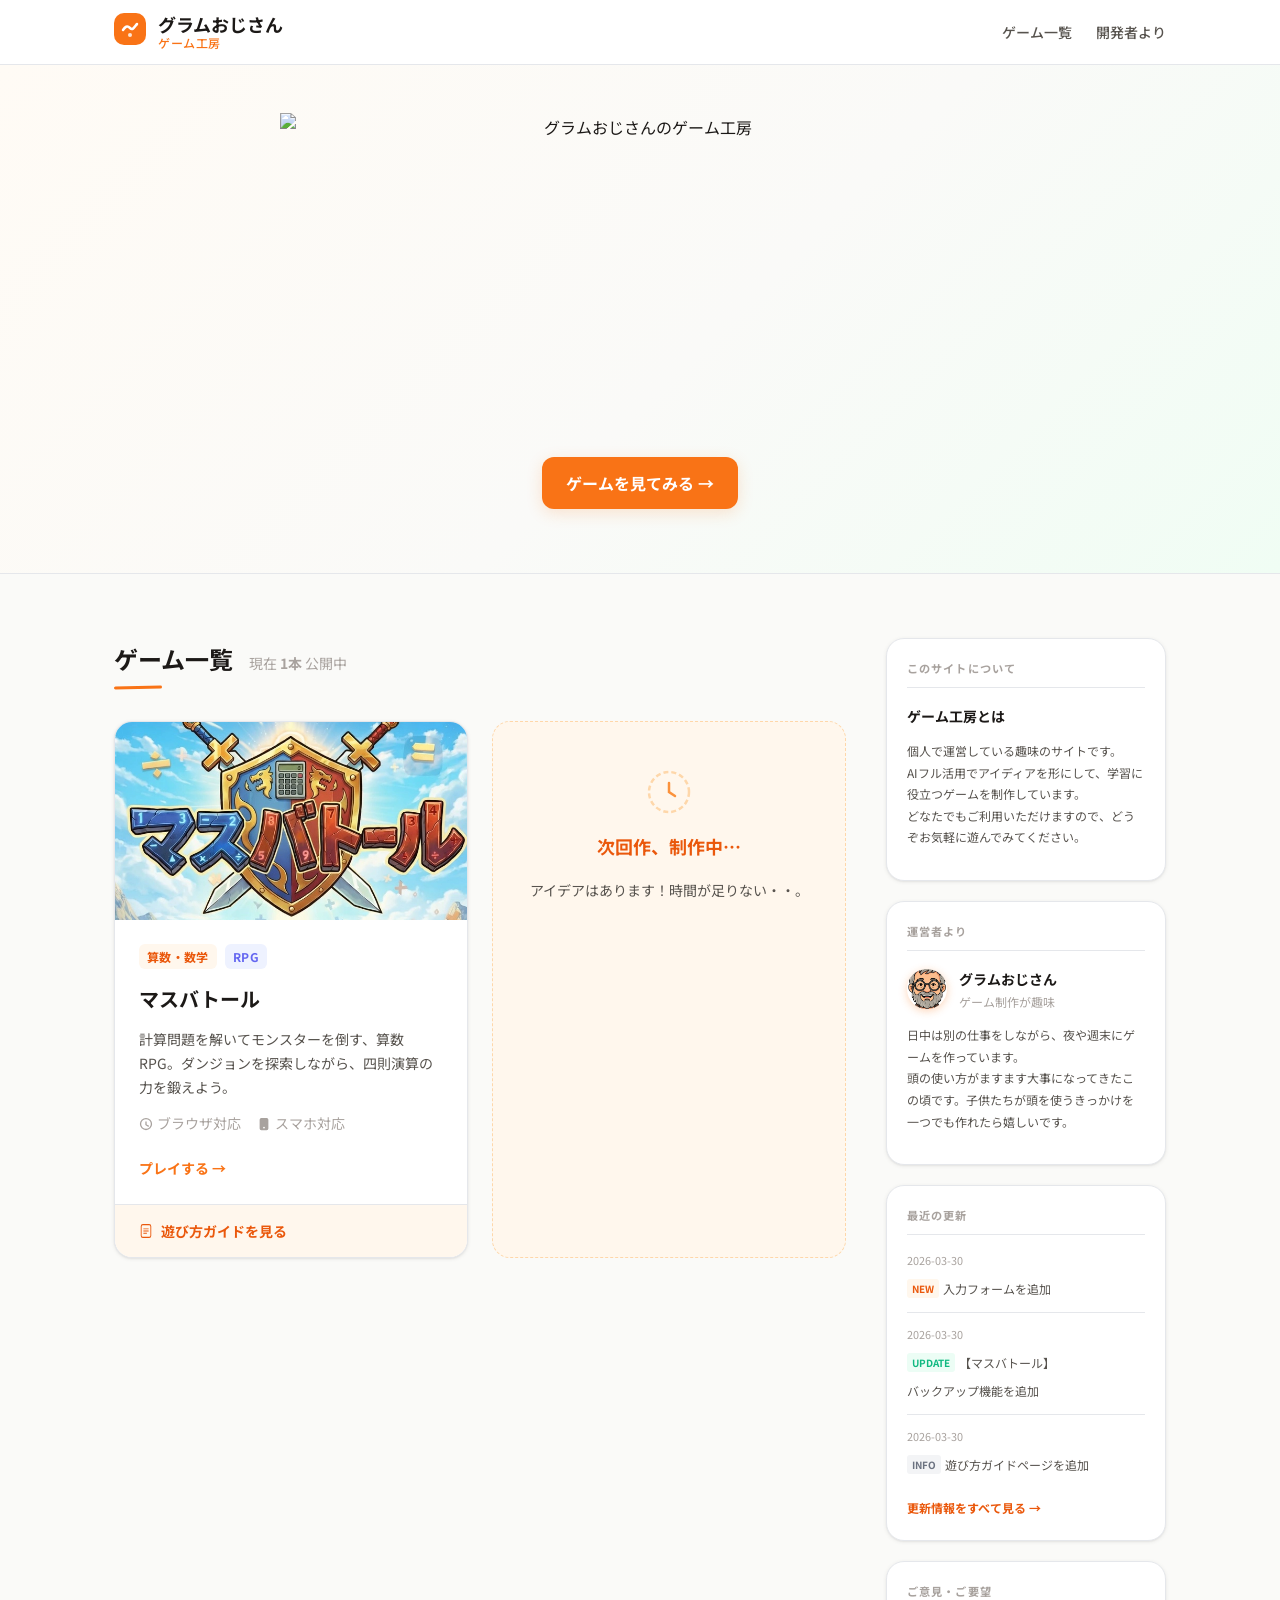
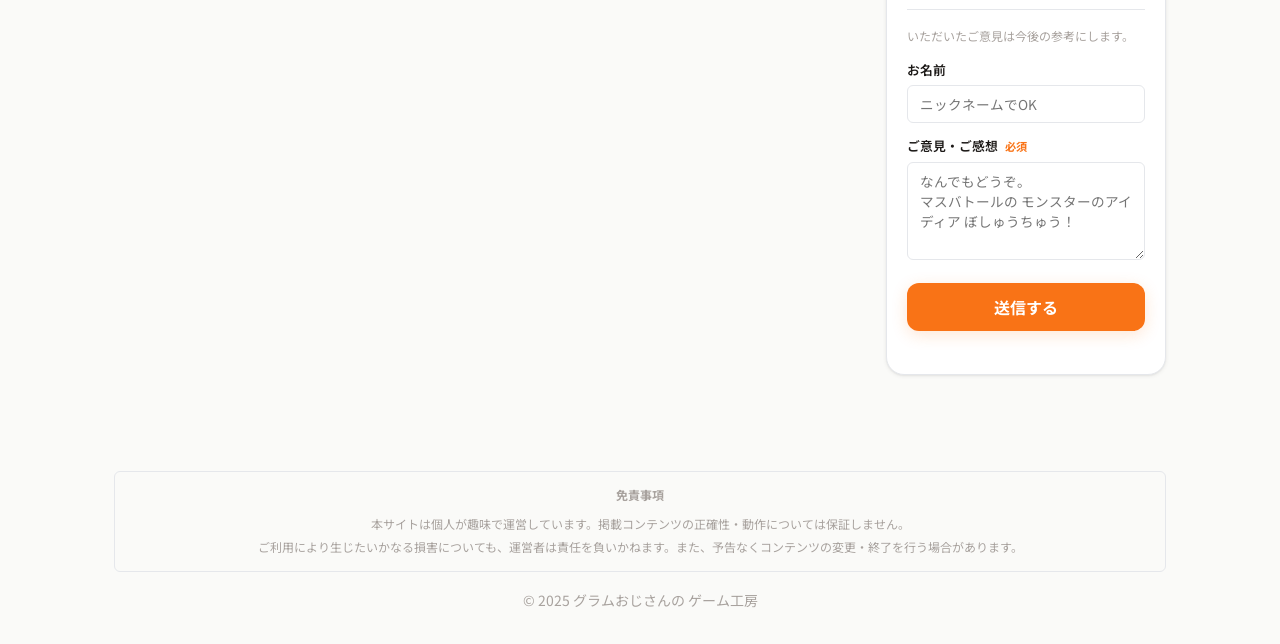
==== commit 51e9b170: "タイプライター表示を調整" ====
--- a/index.html
+++ b/index.html
@@ -205,7 +205,7 @@
           <!-- ご意見・ご要望 -->
           <div class="sidebar-widget">
             <p class="sidebar-widget__title">ご意見・ご要望</p>
-            <p class="contact-form__note">いただいたご意見は今後の開発の参考にします。</p>
+            <p class="contact-form__note">いただいたご意見は今後の参考にします。</p>
             <form id="contactForm" class="contact-form" novalidate>
               <div class="contact-form__field">
                 <label for="contactName" class="contact-form__label">お名前</label>
@@ -216,8 +216,7 @@
                 <label for="contactMessage" class="contact-form__label">ご意見・ご感想 <span
                     class="contact-form__required">必須</span></label>
                 <textarea id="contactMessage" name="message" class="contact-form__textarea"
-                  placeholder="なんでもどうぞ。&#10;マスバトールの モンスターのアイディアも ぼしゅうちゅう！" rows="4" maxlength="1000"
-                  required></textarea>
+                  placeholder="なんでもどうぞ。&#10;マスバトールの モンスターのアイディア ぼしゅうちゅう！" rows="4" maxlength="1000" required></textarea>
               </div>
               <button type="submit" class="contact-form__submit btn btn-primary">送信する</button>
               <p id="contactStatus" class="contact-form__status" aria-live="polite"></p>
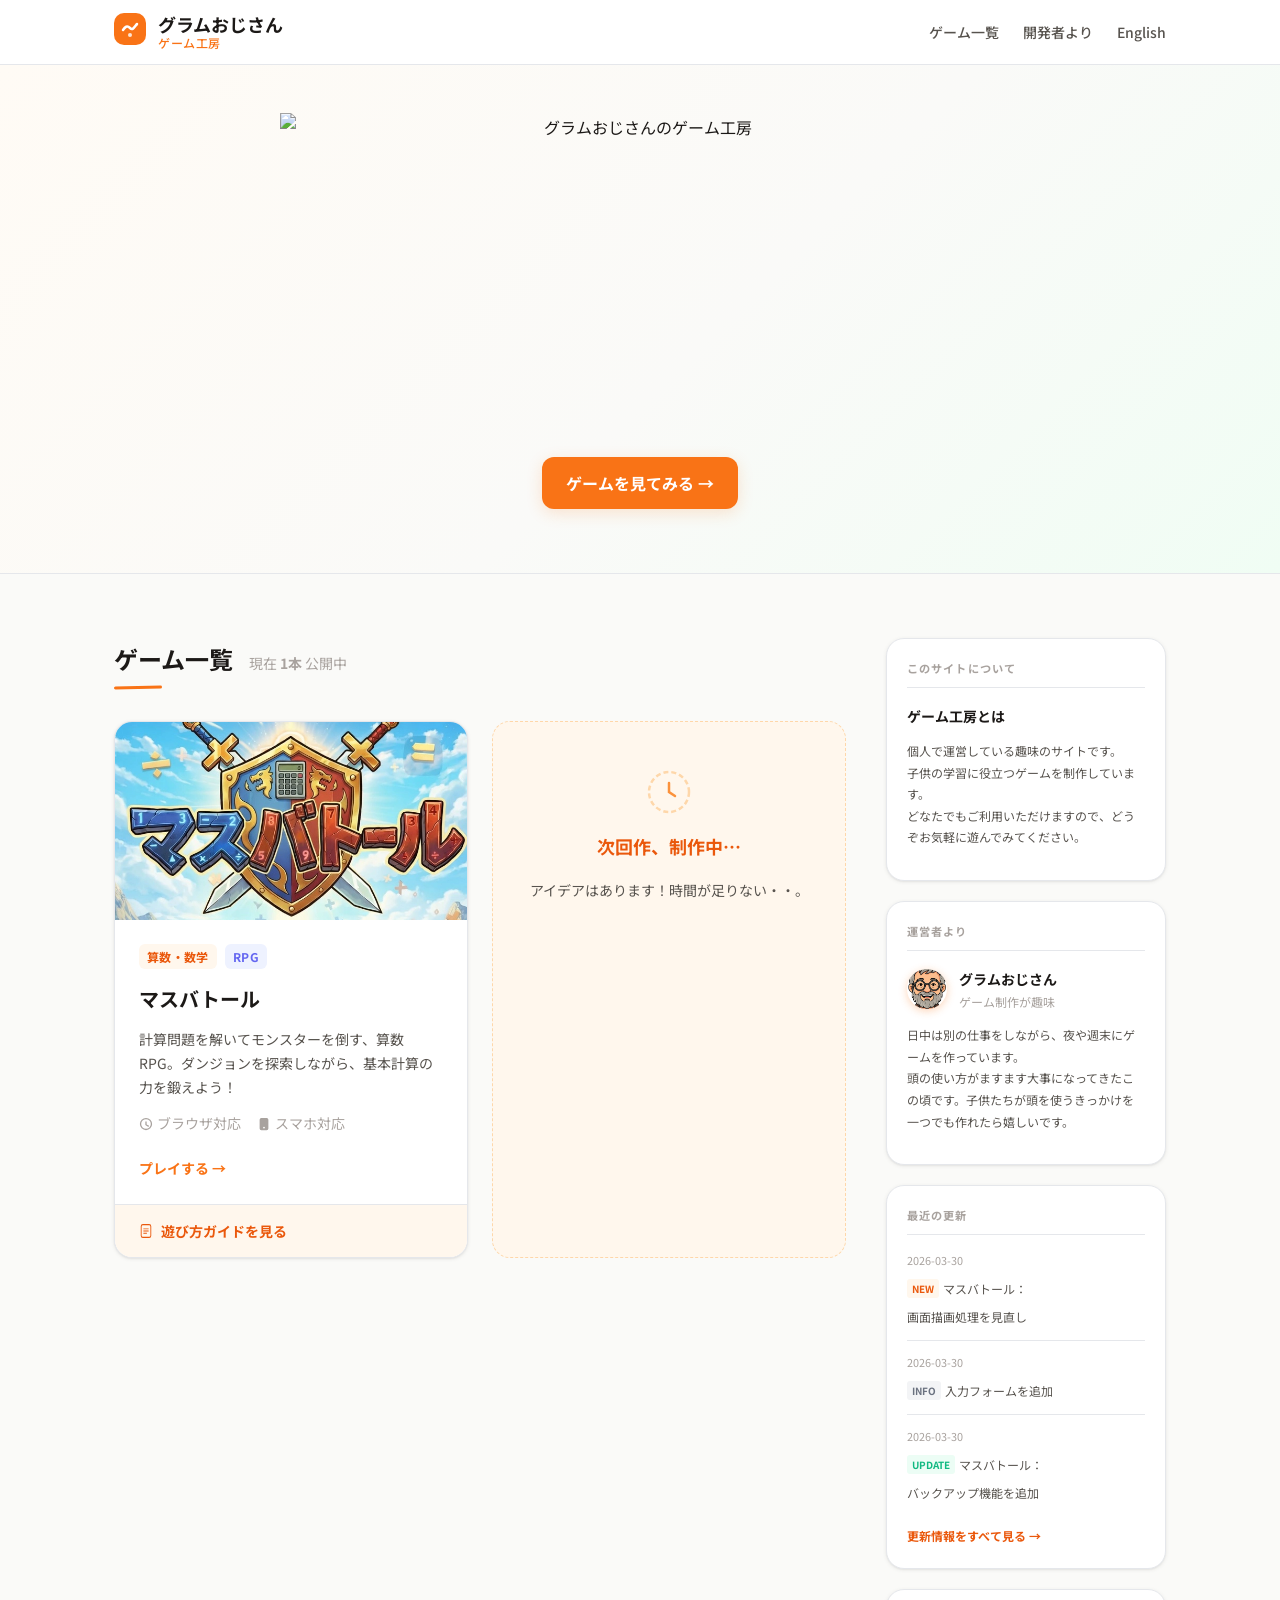
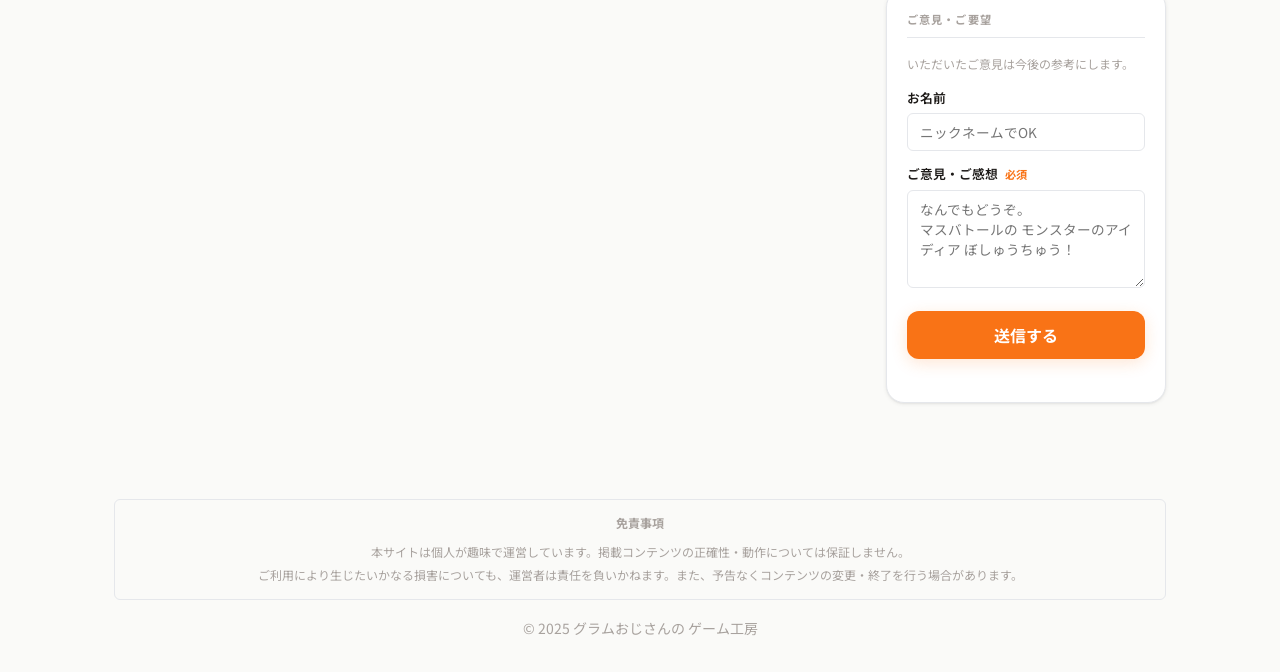
==== commit 7914c23d: "モンスター追加 モンスターハウスを追加" ====
--- a/index.html
+++ b/index.html
@@ -5,7 +5,7 @@
   <meta charset="UTF-8">
   <meta name="viewport" content="width=device-width, initial-scale=1.0">
   <title>グラムおじさんの ゲーム工房</title>
-  <meta name="description" content="勉強が好きになるきっかけを作りたい。おじさんが夜な夜な作る、学べるゲームの工房。">
+  <meta name="description" content="頭を使うきっかけを作りたい。おじさんが夜な夜な作る、学べるゲームの工房。">
   <link rel="preconnect" href="https://fonts.googleapis.com">
   <link rel="preconnect" href="https://fonts.gstatic.com" crossorigin>
   <link href="https://fonts.googleapis.com/css2?family=Noto+Sans+JP:wght@400;500;700&display=swap" rel="stylesheet">
@@ -41,7 +41,7 @@
   <header class="site-header">
     <div class="container">
       <div class="header-inner">
-        <a href="/" class="site-logo" aria-label="Gramhark ゲーム工房 トップページ">
+        <a href="/" class="site-logo" aria-label="グラムおじさん ゲーム工房 トップページ">
           <span class="logo-icon" aria-hidden="true">
             <svg width="32" height="32" viewBox="0 0 32 32" fill="none" xmlns="http://www.w3.org/2000/svg">
               <rect width="32" height="32" rx="10" fill="#f97316" />
@@ -58,6 +58,7 @@
         <nav class="site-nav" aria-label="サイトナビゲーション">
           <a href="#games" class="nav-link">ゲーム一覧</a>
           <a href="#about" class="nav-link">開発者より</a>
+          <a href="./index_en.html" class="nav-link">English</a>
         </nav>
       </div>
     </div>
@@ -100,7 +101,7 @@
                     </div>
                     <h3 class="game-card__title">マスバトール</h3>
                     <p class="game-card__description">
-                      計算問題を解いてモンスターを倒す、算数RPG。ダンジョンを探索しながら、四則演算の力を鍛えよう。
+                      計算問題を解いてモンスターを倒す、算数RPG。ダンジョンを探索しながら、基本計算の力を鍛えよう！
                     </p>
                     <div class="game-card__meta">
                       <span class="meta-item">
@@ -162,7 +163,7 @@
               </div>
             </div>
             <p class="sidebar-dev__bio">
-              個人で運営している趣味のサイトです。<br>AIフル活用でアイディアを形にして、学習に役立つゲームを制作しています。<br>どなたでもご利用いただけますので、どうぞお気軽に遊んでみてください。</p>
+              個人で運営している趣味のサイトです。<br>子供の学習に役立つゲームを制作しています。<br>どなたでもご利用いただけますので、どうぞお気軽に遊んでみてください。</p>
           </div>
 
           <!-- 開発者ウィジェット -->
@@ -186,17 +187,17 @@
               <li class="update-item">
                 <span class="update-item__date">2026-03-30</span>
                 <span class="update-item__badge update-item__badge--new">NEW</span><span
+                  class="update-item__text">マスバトール：<br>画面描画処理を見直し</span>
+              </li>
+              <li class="update-item">
+                <span class="update-item__date">2026-03-30</span>
+                <span class="update-item__badge update-item__badge--info">INFO</span><span
                   class="update-item__text">入力フォームを追加</span>
               </li>
               <li class="update-item">
                 <span class="update-item__date">2026-03-30</span>
                 <span class="update-item__badge update-item__badge--update">UPDATE</span><span
-                  class="update-item__text">【マスバトール】<br>バックアップ機能を追加</span>
-              </li>
-              <li class="update-item">
-                <span class="update-item__date">2026-03-30</span>
-                <span class="update-item__badge update-item__badge--info">INFO</span><span
-                  class="update-item__text">遊び方ガイドページを追加</span>
+                  class="update-item__text">マスバトール：<br>バックアップ機能を追加</span>
               </li>
             </ul>
             <a href="./updates.html" class="sidebar-link">更新情報をすべて見る →</a>
--- a/style.css
+++ b/style.css
@@ -1,10 +1,12 @@
 /* ===================================================
-   Gramhark ゲーム工房 — style.css
+   グラムおじさん ゲーム工房 — style.css
    モダン・クリーン + 個人開発の温かみ
    =================================================== */
 
 /* ---------- リセット & ベース ---------- */
-*, *::before, *::after {
+*,
+*::before,
+*::after {
   box-sizing: border-box;
   margin: 0;
   padding: 0;
@@ -12,47 +14,47 @@
 
 :root {
   /* ベースカラー */
-  --color-bg:          #fafaf8;
-  --color-surface:     #ffffff;
-  --color-border:      #e5e7eb;
+  --color-bg: #fafaf8;
+  --color-surface: #ffffff;
+  --color-border: #e5e7eb;
 
   /* アクセント：オレンジ（メイン） */
-  --color-orange:       #f97316;
+  --color-orange: #f97316;
   --color-orange-light: #fff7ed;
-  --color-orange-mid:   #fed7aa;
-  --color-orange-dark:  #ea580c;
+  --color-orange-mid: #fed7aa;
+  --color-orange-dark: #ea580c;
 
   /* アクセント：アンバー（付箋） */
-  --color-amber:        #f59e0b;
-  --color-amber-light:  #fef9c3;
-  --color-amber-mid:    #fde68a;
+  --color-amber: #f59e0b;
+  --color-amber-light: #fef9c3;
+  --color-amber-mid: #fde68a;
 
   /* サブカラー */
-  --color-blue:        #3b82f6;
-  --color-blue-light:  #eff6ff;
-  --color-blue-dark:   #2563eb;
-
-  --color-green:       #10b981;
+  --color-blue: #3b82f6;
+  --color-blue-light: #eff6ff;
+  --color-blue-dark: #2563eb;
+
+  --color-green: #10b981;
   --color-green-light: #ecfdf5;
 
-  --color-indigo:      #6366f1;
-  --color-indigo-light:#eef2ff;
+  --color-indigo: #6366f1;
+  --color-indigo-light: #eef2ff;
 
   /* テキスト */
-  --color-text-primary:   #1c1917;
+  --color-text-primary: #1c1917;
   --color-text-secondary: #57534e;
-  --color-text-muted:     #a8a29e;
+  --color-text-muted: #a8a29e;
 
   /* タイポグラフィ */
   --font-base: 'Noto Sans JP', 'Hiragino Kaku Gothic ProN', 'Yu Gothic', sans-serif;
-  --text-xs:   0.75rem;
-  --text-sm:   0.875rem;
+  --text-xs: 0.75rem;
+  --text-sm: 0.875rem;
   --text-base: 1rem;
-  --text-lg:   1.125rem;
-  --text-xl:   1.25rem;
-  --text-2xl:  1.5rem;
-  --text-3xl:  1.875rem;
-  --text-4xl:  2.25rem;
+  --text-lg: 1.125rem;
+  --text-xl: 1.25rem;
+  --text-2xl: 1.5rem;
+  --text-3xl: 1.875rem;
+  --text-4xl: 2.25rem;
 
   /* スペーシング */
   --space-1: 0.25rem;
@@ -68,19 +70,21 @@
   --space-20: 5rem;
 
   /* 角丸・影 */
-  --radius-sm:  6px;
-  --radius-md:  12px;
-  --radius-lg:  18px;
-  --radius-xl:  24px;
-  --shadow-sm:  0 1px 4px rgba(0,0,0,.07), 0 1px 2px rgba(0,0,0,.05);
-  --shadow-md:  0 4px 14px rgba(0,0,0,.09), 0 2px 4px rgba(0,0,0,.05);
-  --shadow-lg:  0 12px 32px rgba(0,0,0,.11), 0 4px 8px rgba(0,0,0,.05);
-  --shadow-warm: 0 4px 16px rgba(249,115,22,.18);
-
-  --transition: 200ms cubic-bezier(.4,0,.2,1);
-}
-
-html { scroll-behavior: smooth; }
+  --radius-sm: 6px;
+  --radius-md: 12px;
+  --radius-lg: 18px;
+  --radius-xl: 24px;
+  --shadow-sm: 0 1px 4px rgba(0, 0, 0, .07), 0 1px 2px rgba(0, 0, 0, .05);
+  --shadow-md: 0 4px 14px rgba(0, 0, 0, .09), 0 2px 4px rgba(0, 0, 0, .05);
+  --shadow-lg: 0 12px 32px rgba(0, 0, 0, .11), 0 4px 8px rgba(0, 0, 0, .05);
+  --shadow-warm: 0 4px 16px rgba(249, 115, 22, .18);
+
+  --transition: 200ms cubic-bezier(.4, 0, .2, 1);
+}
+
+html {
+  scroll-behavior: smooth;
+}
 
 body {
   font-family: var(--font-base);
@@ -91,9 +95,19 @@
   -webkit-font-smoothing: antialiased;
 }
 
-img { display: block; max-width: 100%; }
-a { color: var(--color-blue-dark); text-decoration: none; }
-ul[role="list"] { list-style: none; }
+img {
+  display: block;
+  max-width: 100%;
+}
+
+a {
+  color: var(--color-blue-dark);
+  text-decoration: none;
+}
+
+ul[role="list"] {
+  list-style: none;
+}
 
 /* ---------- コンテナ ---------- */
 .container {
@@ -129,7 +143,7 @@
 .btn-primary:focus-visible {
   background-color: var(--color-orange-dark);
   transform: translateY(-2px);
-  box-shadow: 0 6px 20px rgba(249,115,22,.3);
+  box-shadow: 0 6px 20px rgba(249, 115, 22, .3);
 }
 
 /* ---------- セクションタイトル共通 ---------- */
@@ -170,7 +184,7 @@
   position: sticky;
   top: 0;
   z-index: 100;
-  background-color: rgba(255,255,255,.93);
+  background-color: rgba(255, 255, 255, .93);
   backdrop-filter: blur(10px);
   -webkit-backdrop-filter: blur(10px);
   border-bottom: 1px solid var(--color-border);
@@ -322,7 +336,7 @@
   font-size: var(--text-sm);
   font-weight: 700;
   border-radius: 999px;
-  box-shadow: 0 2px 6px rgba(249,115,22,.4);
+  box-shadow: 0 2px 6px rgba(249, 115, 22, .4);
   pointer-events: none;
 }
 
@@ -349,8 +363,15 @@
   letter-spacing: .03em;
 }
 
-.tag--math  { background: var(--color-orange-light); color: var(--color-orange-dark); }
-.tag--rpg   { background: var(--color-indigo-light); color: var(--color-indigo); }
+.tag--math {
+  background: var(--color-orange-light);
+  color: var(--color-orange-dark);
+}
+
+.tag--rpg {
+  background: var(--color-indigo-light);
+  color: var(--color-indigo);
+}
 
 .game-card__title {
   font-size: var(--text-xl);
@@ -411,8 +432,14 @@
   transition: color var(--transition);
 }
 
-.game-card__manual-link:hover { color: var(--color-orange); }
-.game-card__manual-link .meta-icon { width: 14px; height: 14px; }
+.game-card__manual-link:hover {
+  color: var(--color-orange);
+}
+
+.game-card__manual-link .meta-icon {
+  width: 14px;
+  height: 14px;
+}
 
 /* Coming soon */
 .game-card--coming-soon {
@@ -429,7 +456,9 @@
   gap: var(--space-4);
 }
 
-.game-card__coming-icon { line-height: 1; }
+.game-card__coming-icon {
+  line-height: 1;
+}
 
 .game-card--coming-soon .game-card__title {
   color: var(--color-orange-dark);
@@ -480,7 +509,7 @@
   border-radius: 50%;
   object-fit: cover;
   flex-shrink: 0;
-  box-shadow: 0 2px 8px rgba(249,115,22,.3);
+  box-shadow: 0 2px 8px rgba(249, 115, 22, .3);
 }
 
 .dev-name {
@@ -541,7 +570,7 @@
   border-radius: 4px 14px 12px 4px;
   padding: var(--space-6) var(--space-6) var(--space-5);
   transform: rotate(-1.5deg);
-  box-shadow: 3px 5px 14px rgba(0,0,0,.1);
+  box-shadow: 3px 5px 14px rgba(0, 0, 0, .1);
   position: relative;
 }
 
@@ -554,9 +583,9 @@
   transform: translateX(-50%);
   width: 48px;
   height: 14px;
-  background: rgba(253,230,138,.85);
+  background: rgba(253, 230, 138, .85);
   border-radius: 3px;
-  box-shadow: 0 1px 3px rgba(0,0,0,.12);
+  box-shadow: 0 1px 3px rgba(0, 0, 0, .12);
 }
 
 .sticky-note__text {
@@ -602,9 +631,20 @@
   height: 20px;
 }
 
-.feature-icon--orange { background: var(--color-orange-light); color: var(--color-orange); }
-.feature-icon--green  { background: var(--color-green-light);  color: var(--color-green); }
-.feature-icon--blue   { background: var(--color-blue-light);   color: var(--color-blue-dark); }
+.feature-icon--orange {
+  background: var(--color-orange-light);
+  color: var(--color-orange);
+}
+
+.feature-icon--green {
+  background: var(--color-green-light);
+  color: var(--color-green);
+}
+
+.feature-icon--blue {
+  background: var(--color-blue-light);
+  color: var(--color-blue-dark);
+}
 
 .feature-item strong {
   display: block;
@@ -677,7 +717,7 @@
   border-radius: 50%;
   object-fit: cover;
   flex-shrink: 0;
-  box-shadow: 0 2px 8px rgba(249,115,22,.3);
+  box-shadow: 0 2px 8px rgba(249, 115, 22, .3);
 }
 
 .sidebar-dev__name {
@@ -749,10 +789,25 @@
   vertical-align: middle;
 }
 
-.update-item__badge--new    { background: var(--color-orange-light); color: var(--color-orange-dark); }
-.update-item__badge--fix    { background: var(--color-blue-light);   color: var(--color-blue-dark); }
-.update-item__badge--update { background: var(--color-green-light);  color: var(--color-green); }
-.update-item__badge--info   { background: #f3f4f6; color: #6b7280; }
+.update-item__badge--new {
+  background: var(--color-orange-light);
+  color: var(--color-orange-dark);
+}
+
+.update-item__badge--fix {
+  background: var(--color-blue-light);
+  color: var(--color-blue-dark);
+}
+
+.update-item__badge--update {
+  background: var(--color-green-light);
+  color: var(--color-green);
+}
+
+.update-item__badge--info {
+  background: #f3f4f6;
+  color: #6b7280;
+}
 
 .update-item__text {
   font-size: var(--text-xs);
@@ -770,7 +825,9 @@
   transition: color var(--transition);
 }
 
-.sidebar-link:hover { color: var(--color-orange); }
+.sidebar-link:hover {
+  color: var(--color-orange);
+}
 
 /* このサイトについてウィジェット */
 .sidebar-features {
@@ -797,11 +854,25 @@
   margin-top: 1px;
 }
 
-.sidebar-feature-icon--orange { background: var(--color-orange-light); color: var(--color-orange); }
-.sidebar-feature-icon--green  { background: var(--color-green-light);  color: var(--color-green); }
-.sidebar-feature-icon--blue   { background: var(--color-blue-light);   color: var(--color-blue-dark); }
-
-.sidebar-feature-icon svg { width: 11px; height: 11px; }
+.sidebar-feature-icon--orange {
+  background: var(--color-orange-light);
+  color: var(--color-orange);
+}
+
+.sidebar-feature-icon--green {
+  background: var(--color-green-light);
+  color: var(--color-green);
+}
+
+.sidebar-feature-icon--blue {
+  background: var(--color-blue-light);
+  color: var(--color-blue-dark);
+}
+
+.sidebar-feature-icon svg {
+  width: 11px;
+  height: 11px;
+}
 
 .sidebar-feature-item span {
   font-size: var(--text-xs);
@@ -834,7 +905,9 @@
   flex-shrink: 0;
 }
 
-.updates-hero__back:hover { color: var(--color-orange); }
+.updates-hero__back:hover {
+  color: var(--color-orange);
+}
 
 .updates-hero__title {
   font-size: var(--text-3xl);
@@ -878,7 +951,9 @@
   background: var(--color-border);
 }
 
-.timeline-item:last-child::before { display: none; }
+.timeline-item:last-child::before {
+  display: none;
+}
 
 .timeline-item__date {
   font-size: var(--text-sm);
@@ -915,10 +990,25 @@
   margin-bottom: var(--space-2);
 }
 
-.timeline-item__badge--new    { background: var(--color-orange-light); color: var(--color-orange-dark); }
-.timeline-item__badge--fix    { background: var(--color-blue-light);   color: var(--color-blue-dark); }
-.timeline-item__badge--update { background: var(--color-green-light);  color: var(--color-green); }
-.timeline-item__badge--info   { background: #f3f4f6; color: #6b7280; }
+.timeline-item__badge--new {
+  background: var(--color-orange-light);
+  color: var(--color-orange-dark);
+}
+
+.timeline-item__badge--fix {
+  background: var(--color-blue-light);
+  color: var(--color-blue-dark);
+}
+
+.timeline-item__badge--update {
+  background: var(--color-green-light);
+  color: var(--color-green);
+}
+
+.timeline-item__badge--info {
+  background: #f3f4f6;
+  color: #6b7280;
+}
 
 .timeline-item__title {
   font-size: var(--text-base);
@@ -1039,6 +1129,44 @@
   .dev-card__footer {
     gap: var(--space-2);
   }
+
+  /* タイムライン：縦並びに切り替え */
+  .timeline-item {
+    grid-template-columns: 1fr;
+    gap: var(--space-1);
+    padding-bottom: var(--space-6);
+  }
+
+  .timeline-item::before {
+    display: none;
+  }
+
+  .timeline-item__date {
+    text-align: left;
+    padding-top: 0;
+    font-size: var(--text-xs);
+  }
+
+  .timeline-item__body {
+    padding-left: var(--space-4);
+    border-left: 2px solid var(--color-border);
+  }
+
+  .timeline-item__body::before {
+    left: -6px;
+    top: 6px;
+    width: 8px;
+    height: 8px;
+  }
+
+  /* サイドバーウィジェット調整 */
+  .sidebar-widget {
+    padding: var(--space-4);
+  }
+
+  .updates-hero__title {
+    font-size: var(--text-2xl);
+  }
 }
 
 /* ---------- お問い合わせフォーム ---------- */
@@ -1057,7 +1185,7 @@
   display: block;
   font-size: 0.8rem;
   font-weight: 600;
-  color: var(--color-text);
+  color: var(--color-text-primary);
   margin-bottom: var(--space-1);
 }
 
@@ -1076,7 +1204,7 @@
   border-radius: 6px;
   font-size: 0.85rem;
   font-family: inherit;
-  color: var(--color-text);
+  color: var(--color-text-primary);
   background: var(--color-surface);
   transition: border-color 0.15s, box-shadow 0.15s;
   resize: vertical;
@@ -1111,4 +1239,4 @@
 
 .contact-form__status--error {
   color: #dc2626;
-}
+}
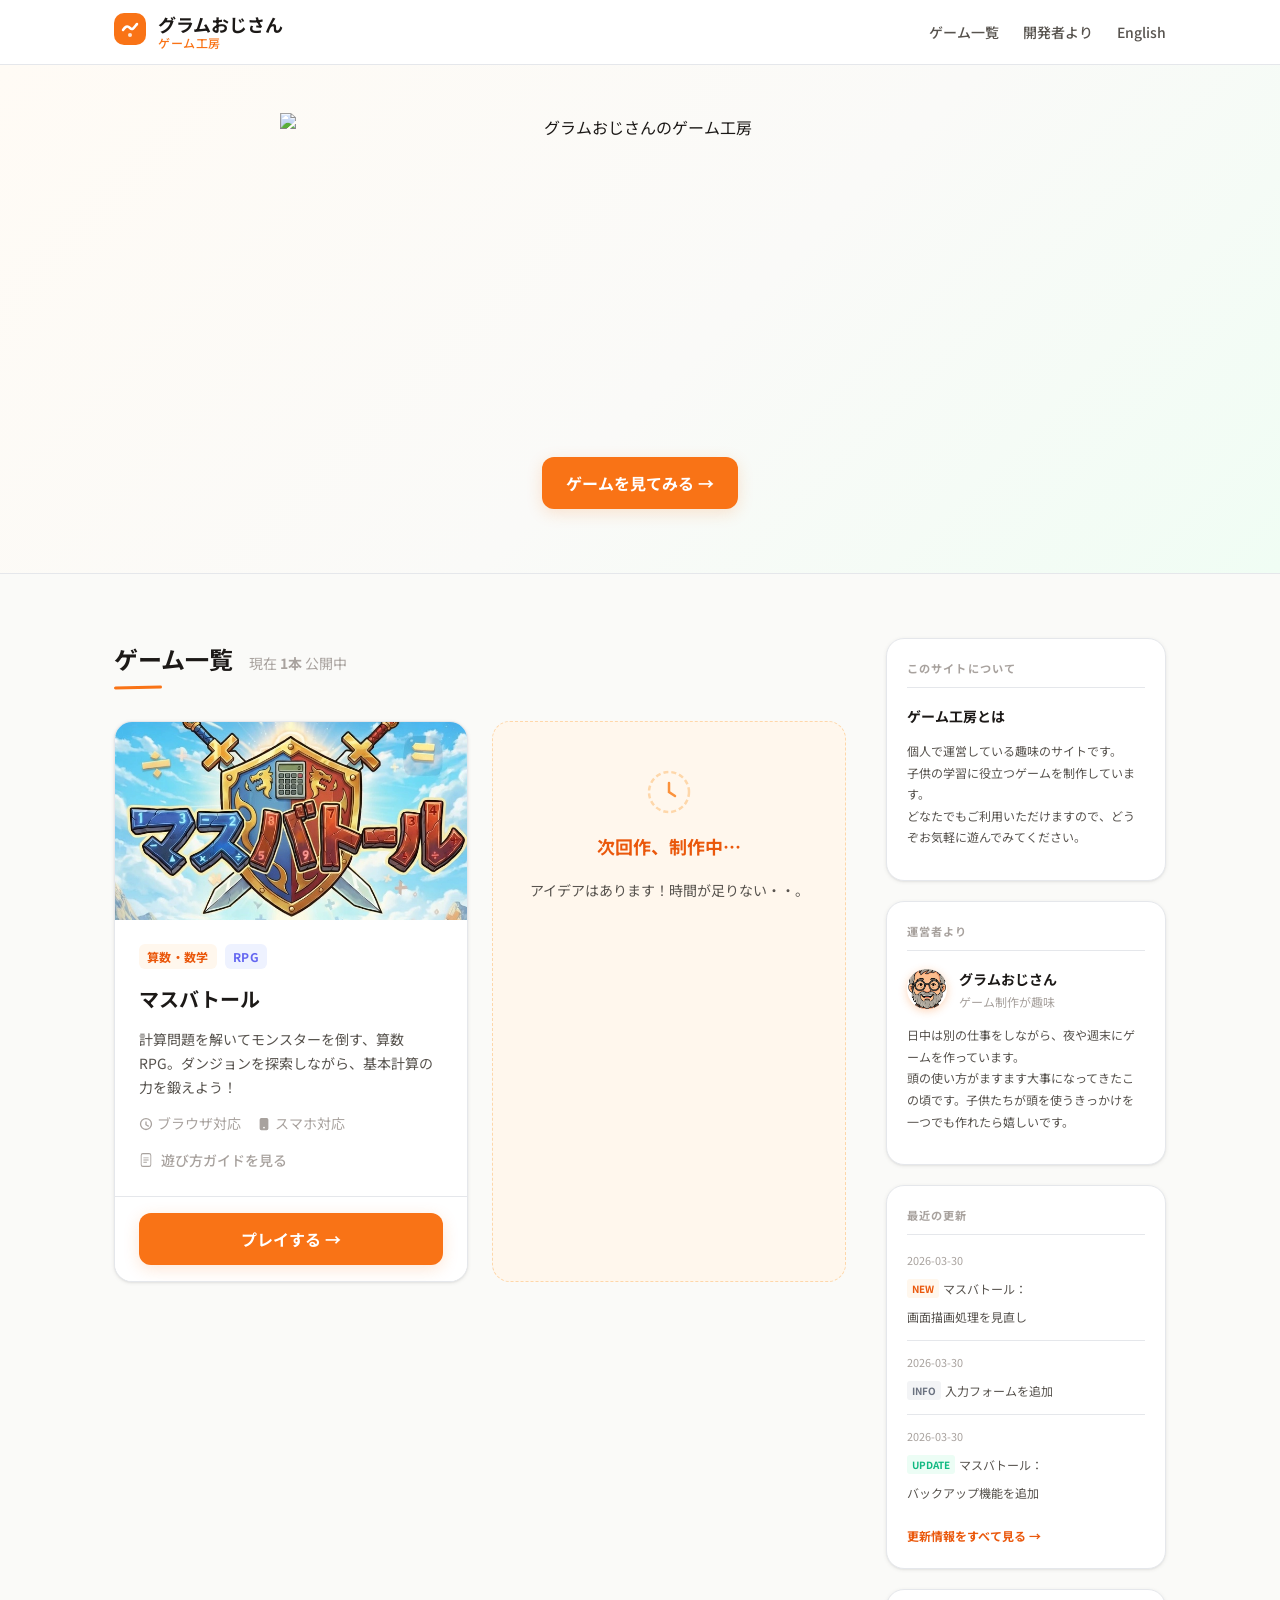
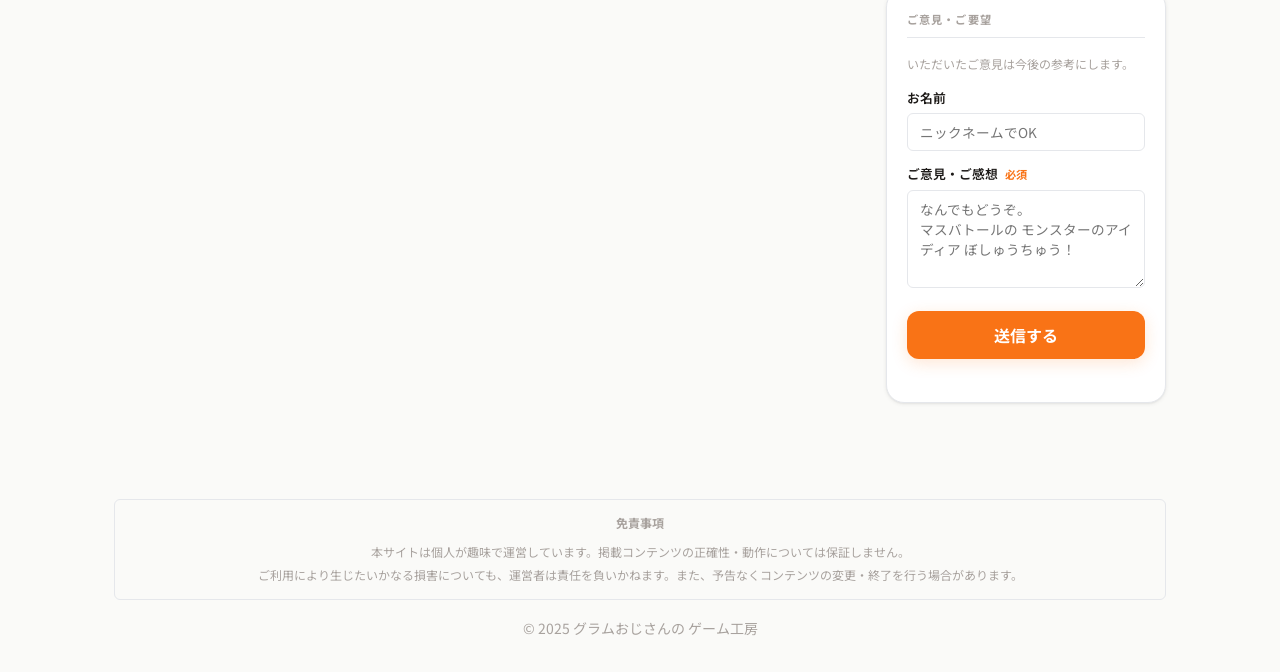
==== commit b5062940: "ポータルサイトのレイアウトを微修正" ====
--- a/index.html
+++ b/index.html
@@ -89,46 +89,46 @@
 
               <!-- MathBattler カード -->
               <li class="game-card">
-                <a href="./MathBattler/" class="game-card__link" aria-label="マスバトール をプレイする">
-                  <div class="game-card__thumbnail">
-                    <img src="./MathBattler/assets/image/UI/title.webp" alt="マスバトール ゲーム画面" loading="lazy" width="400"
-                      height="225">
+                <div class="game-card__thumbnail">
+                  <img src="./MathBattler/assets/image/UI/title.webp" alt="マスバトール ゲーム画面" loading="lazy" width="400"
+                    height="225">
+                </div>
+                <div class="game-card__body">
+                  <div class="game-card__tags" aria-label="ジャンル">
+                    <span class="tag tag--math">算数・数学</span>
+                    <span class="tag tag--rpg">RPG</span>
                   </div>
-                  <div class="game-card__body">
-                    <div class="game-card__tags" aria-label="ジャンル">
-                      <span class="tag tag--math">算数・数学</span>
-                      <span class="tag tag--rpg">RPG</span>
-                    </div>
-                    <h3 class="game-card__title">マスバトール</h3>
-                    <p class="game-card__description">
-                      計算問題を解いてモンスターを倒す、算数RPG。ダンジョンを探索しながら、基本計算の力を鍛えよう！
-                    </p>
-                    <div class="game-card__meta">
-                      <span class="meta-item">
-                        <svg class="meta-icon" viewBox="0 0 16 16" aria-hidden="true">
-                          <path
-                            d="M8 1a7 7 0 1 0 0 14A7 7 0 0 0 8 1zm0 1.5a5.5 5.5 0 1 1 0 11 5.5 5.5 0 0 1 0-11zm.75 2.5h-1.5v4.25l3.5 2.1.75-1.24-2.75-1.65V5z" />
-                        </svg>
-                        ブラウザ対応
-                      </span>
-                      <span class="meta-item">
-                        <svg class="meta-icon" viewBox="0 0 16 16" aria-hidden="true">
-                          <path
-                            d="M11 1H5a2 2 0 0 0-2 2v10a2 2 0 0 0 2 2h6a2 2 0 0 0 2-2V3a2 2 0 0 0-2-2zm-3 12a1 1 0 1 1 0-2 1 1 0 0 1 0 2z" />
-                        </svg>
-                        スマホ対応
-                      </span>
-                    </div>
-                    <span class="game-card__cta" aria-hidden="true">プレイする →</span>
+                  <h3 class="game-card__title">マスバトール</h3>
+                  <p class="game-card__description">
+                    計算問題を解いてモンスターを倒す、算数RPG。ダンジョンを探索しながら、基本計算の力を鍛えよう！
+                  </p>
+                  <div class="game-card__meta">
+                    <span class="meta-item">
+                      <svg class="meta-icon" viewBox="0 0 16 16" aria-hidden="true">
+                        <path
+                          d="M8 1a7 7 0 1 0 0 14A7 7 0 0 0 8 1zm0 1.5a5.5 5.5 0 1 1 0 11 5.5 5.5 0 0 1 0-11zm.75 2.5h-1.5v4.25l3.5 2.1.75-1.24-2.75-1.65V5z" />
+                      </svg>
+                      ブラウザ対応
+                    </span>
+                    <span class="meta-item">
+                      <svg class="meta-icon" viewBox="0 0 16 16" aria-hidden="true">
+                        <path
+                          d="M11 1H5a2 2 0 0 0-2 2v10a2 2 0 0 0 2 2h6a2 2 0 0 0 2-2V3a2 2 0 0 0-2-2zm-3 12a1 1 0 1 1 0-2 1 1 0 0 1 0 2z" />
+                      </svg>
+                      スマホ対応
+                    </span>
                   </div>
-                </a>
-                <div class="game-card__footer">
                   <a href="./MathBattler/manual.html" class="game-card__manual-link" aria-label="マスバトール 遊び方ガイドを見る">
                     <svg class="meta-icon" viewBox="0 0 16 16" aria-hidden="true" fill="currentColor">
                       <path
                         d="M2 2.5A2.5 2.5 0 0 1 4.5 0h7A2.5 2.5 0 0 1 14 2.5v11a2.5 2.5 0 0 1-2.5 2.5h-7A2.5 2.5 0 0 1 2 13.5V2.5zm2.5-1A1.5 1.5 0 0 0 3 3v10a1.5 1.5 0 0 0 1.5 1.5h7A1.5 1.5 0 0 0 13 13V3a1.5 1.5 0 0 0-1.5-1.5h-7zM5 5h6v1H5V5zm0 2.5h6v1H5v-1zM5 10h4v1H5v-1z" />
                     </svg>
                     遊び方ガイドを見る
+                  </a>
+                </div>
+                <div class="game-card__footer">
+                  <a href="./MathBattler/" class="btn btn-primary game-card__play-btn" aria-label="マスバトール をプレイする">
+                    プレイする →
                   </a>
                 </div>
               </li>
--- a/style.css
+++ b/style.css
@@ -413,13 +413,18 @@
   color: var(--color-orange);
 }
 
-/* カードフッター（遊び方リンク） */
+/* カードフッター（プレイボタン） */
 .game-card__footer {
-  padding: var(--space-3) var(--space-6);
+  padding: var(--space-4) var(--space-6);
   border-top: 1px solid var(--color-border);
-  background: var(--color-orange-light);
+  background: #fff;
   position: relative;
   z-index: 1;
+}
+
+.game-card__play-btn {
+  width: 100%;
+  justify-content: center;
 }
 
 .game-card__manual-link {
@@ -427,8 +432,9 @@
   align-items: center;
   gap: var(--space-2);
   font-size: var(--text-sm);
-  font-weight: 700;
-  color: var(--color-orange-dark);
+  font-weight: 500;
+  color: var(--color-text-muted);
+  text-decoration: none;
   transition: color var(--transition);
 }
 
@@ -1110,6 +1116,10 @@
   }
 
   .site-nav {
+    gap: var(--space-3);
+  }
+
+  .site-nav .nav-link:not(:last-child) {
     display: none;
   }
 
@@ -1119,14 +1129,21 @@
   }
 
   .game-grid {
-    grid-template-columns: 1fr;
-  }
-
-  .game-card--coming-soon {
-    display: none;
-  }
-
-  .dev-card__footer {
+    display: flex;
+    overflow-x: auto;
+    scroll-snap-type: x mandatory;
+    -webkit-overflow-scrolling: touch;
+    gap: var(--space-4);
+    padding-bottom: var(--space-3);
+  }
+
+  .game-grid > li {
+    flex: 0 0 80vw;
+    max-width: 320px;
+    scroll-snap-align: start;
+  }
+
+.dev-card__footer {
     gap: var(--space-2);
   }
 
